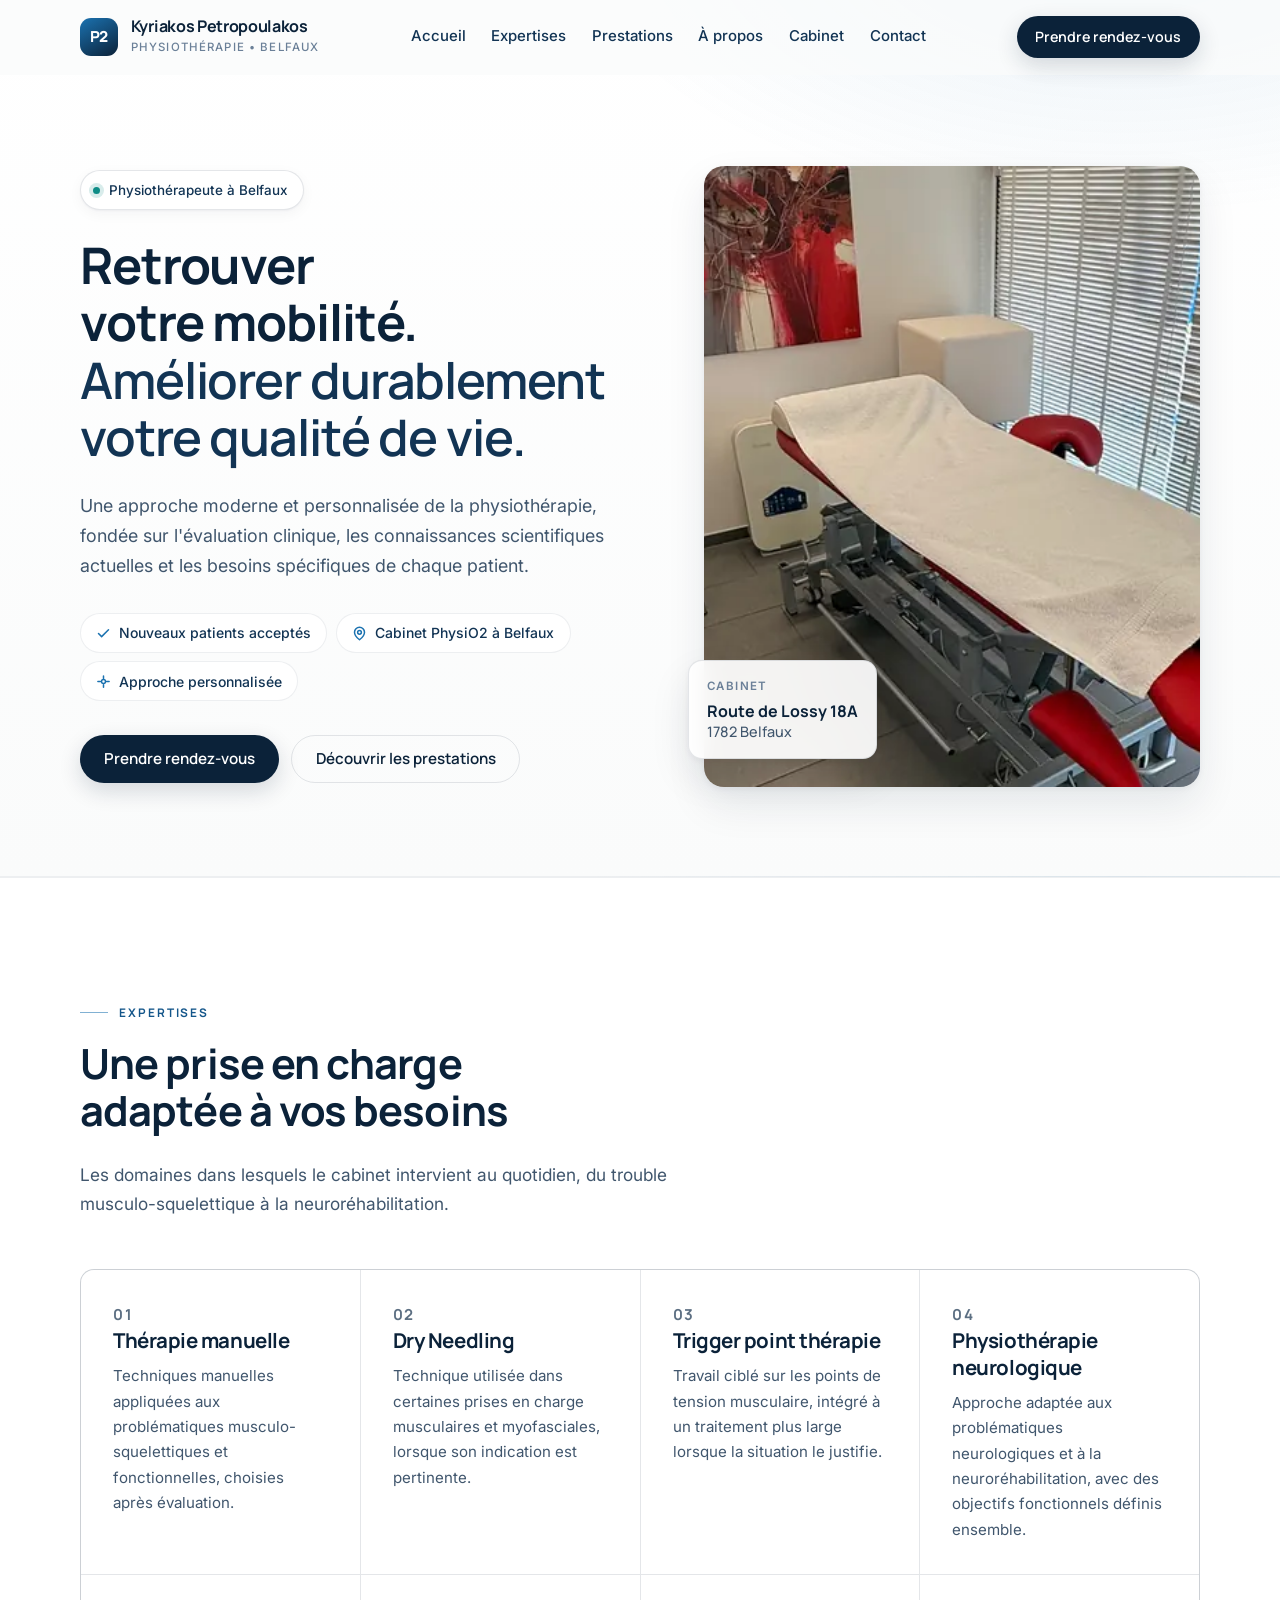
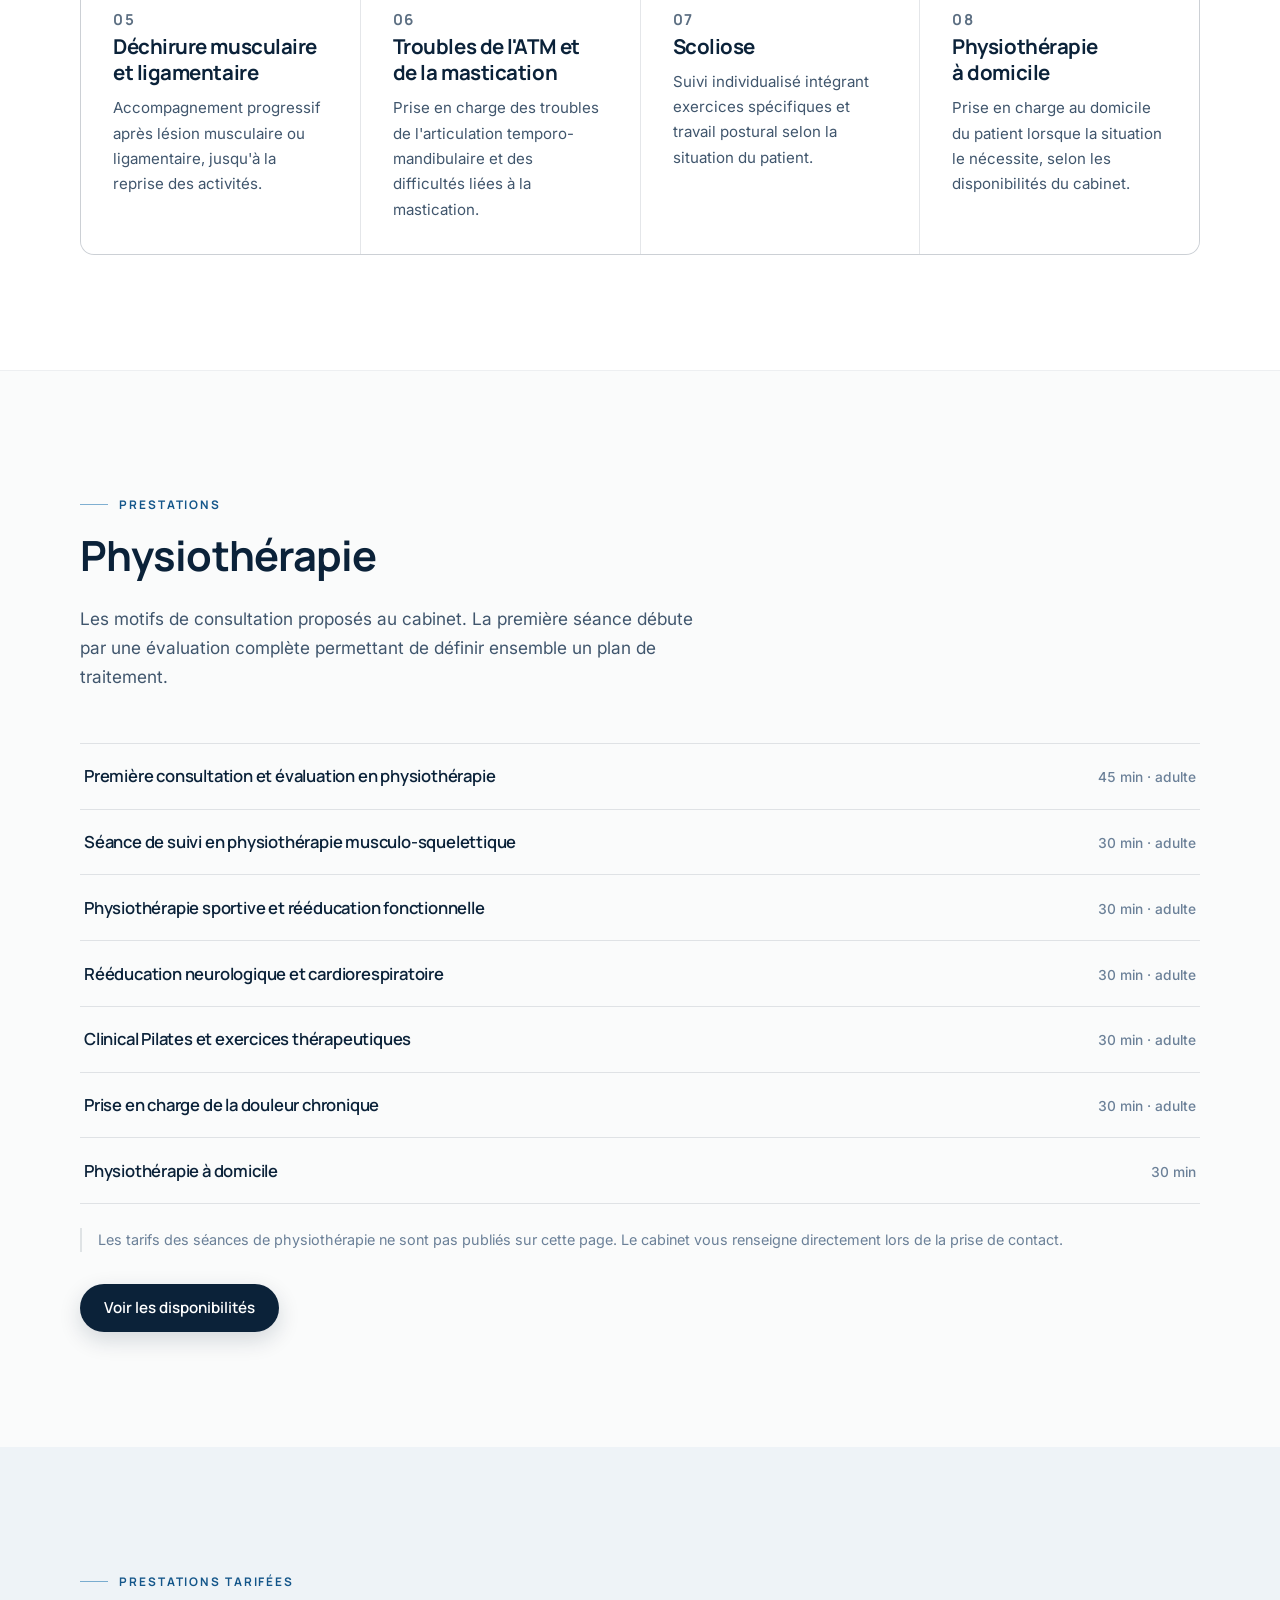
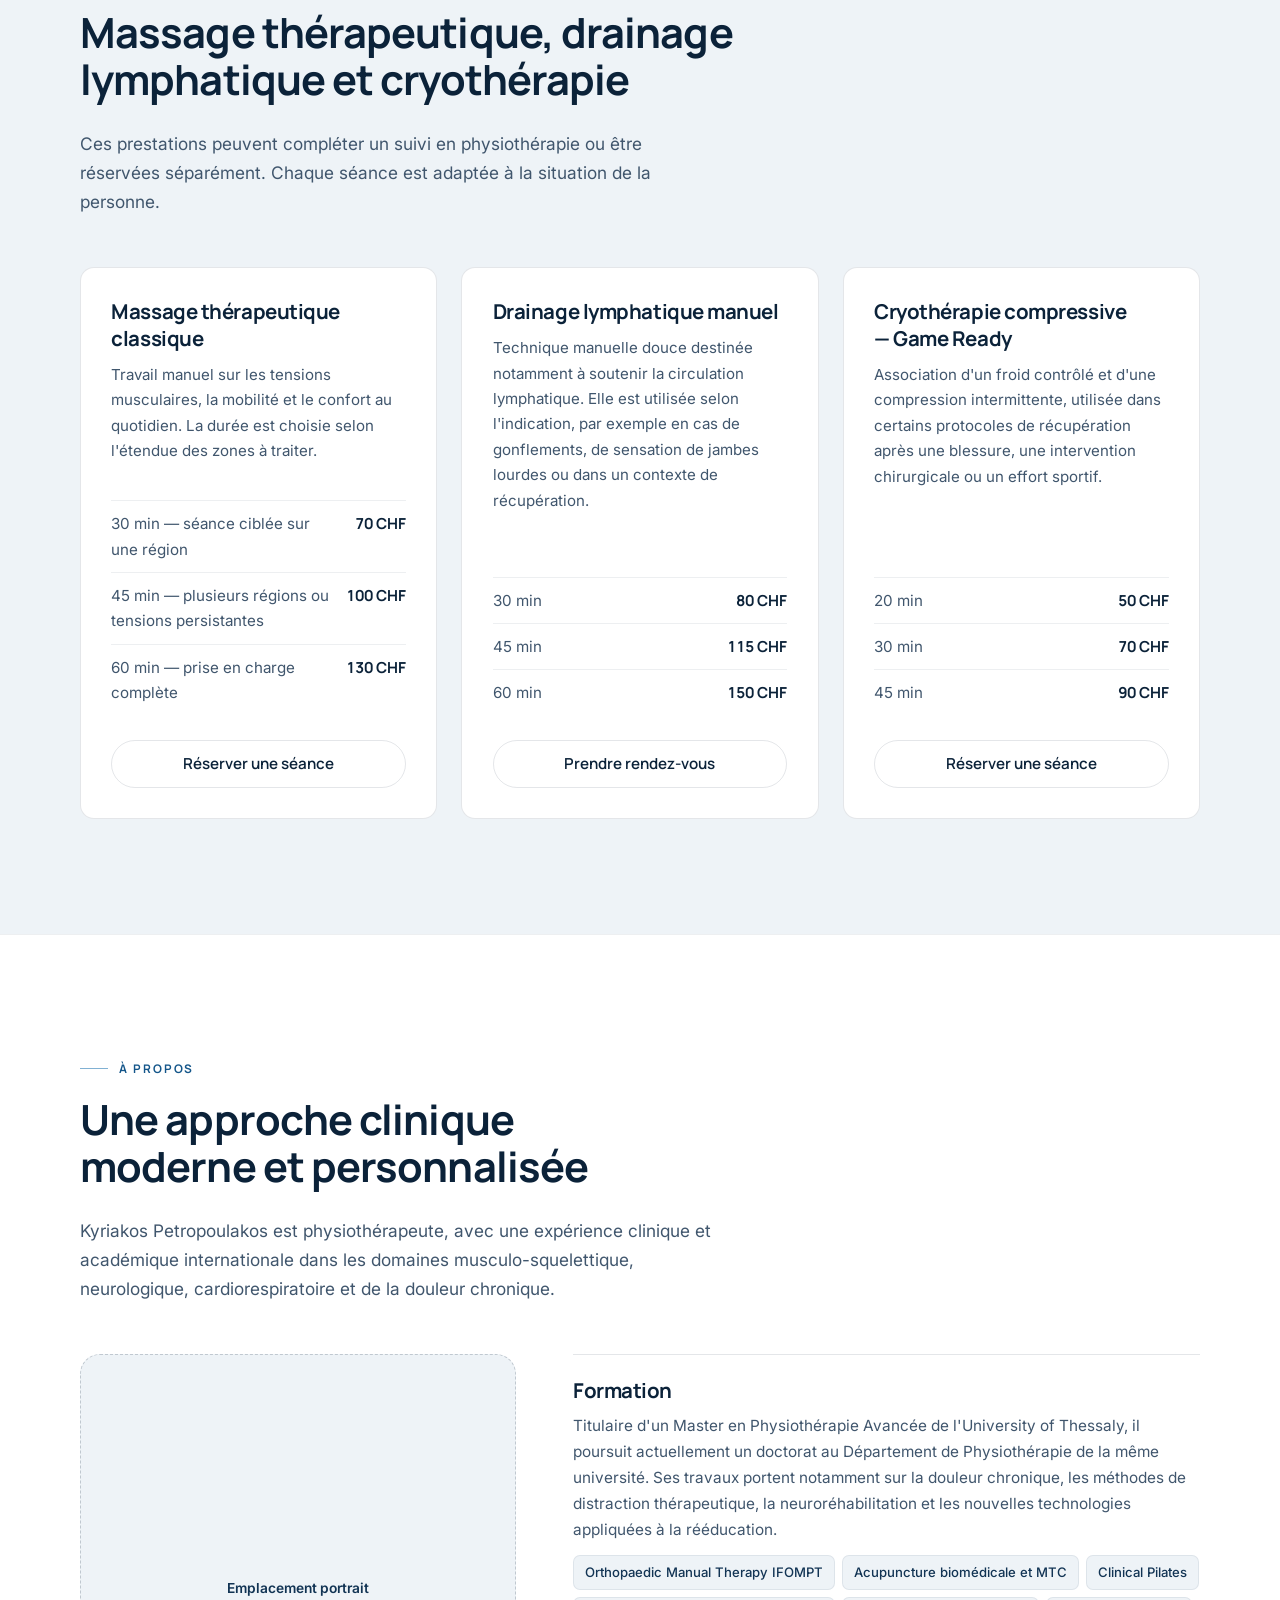
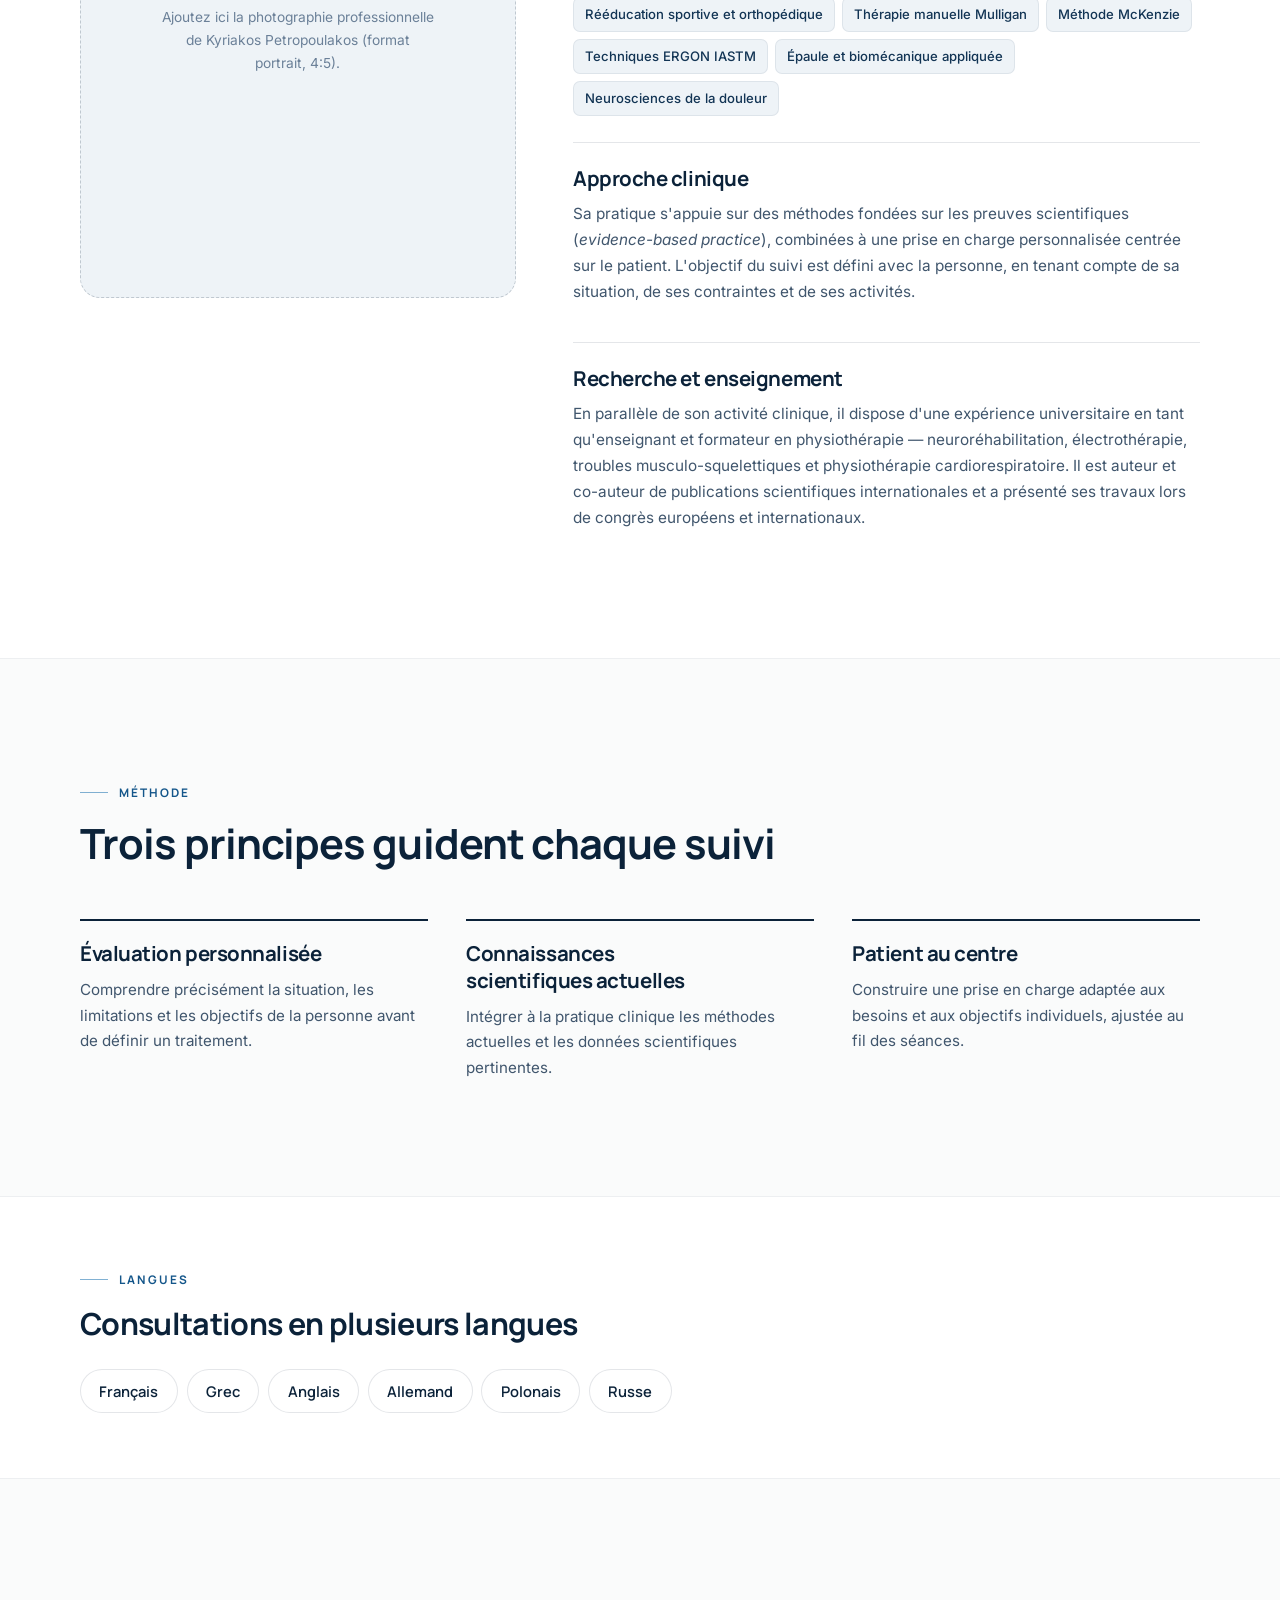
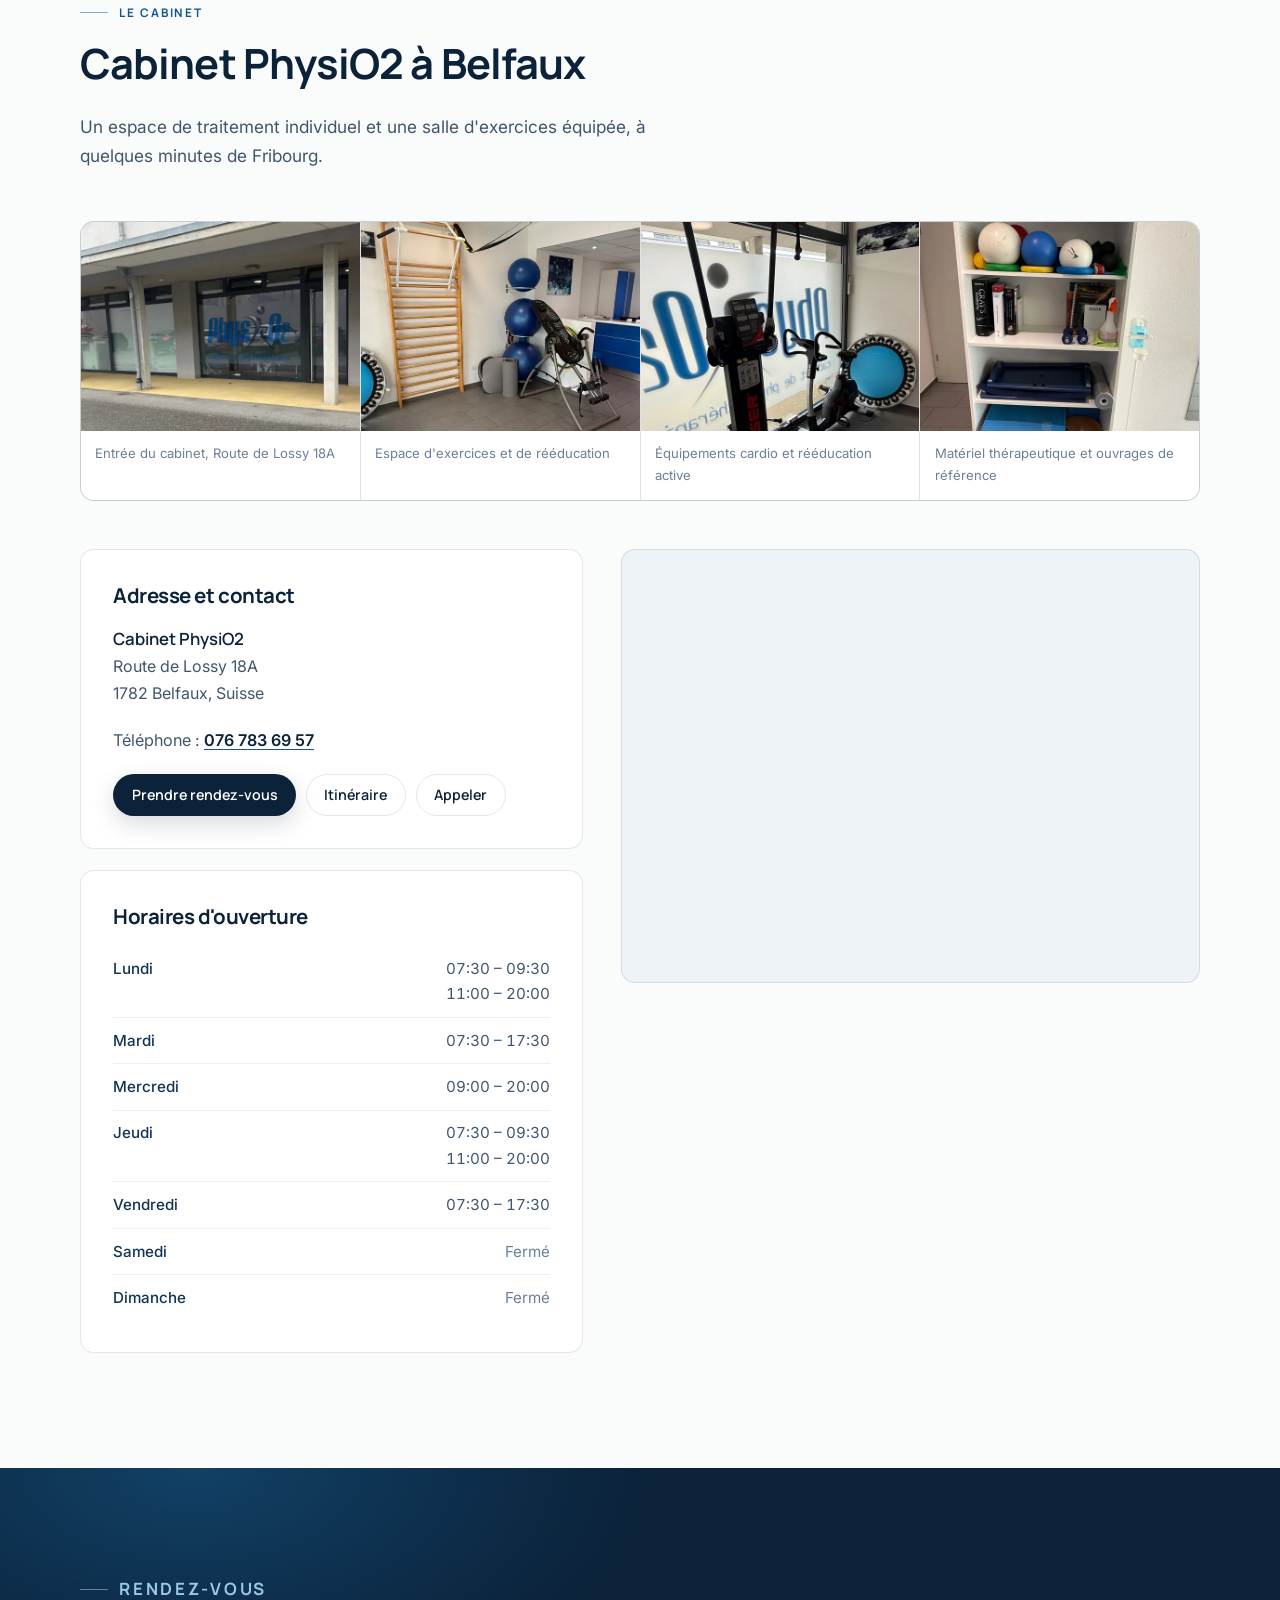
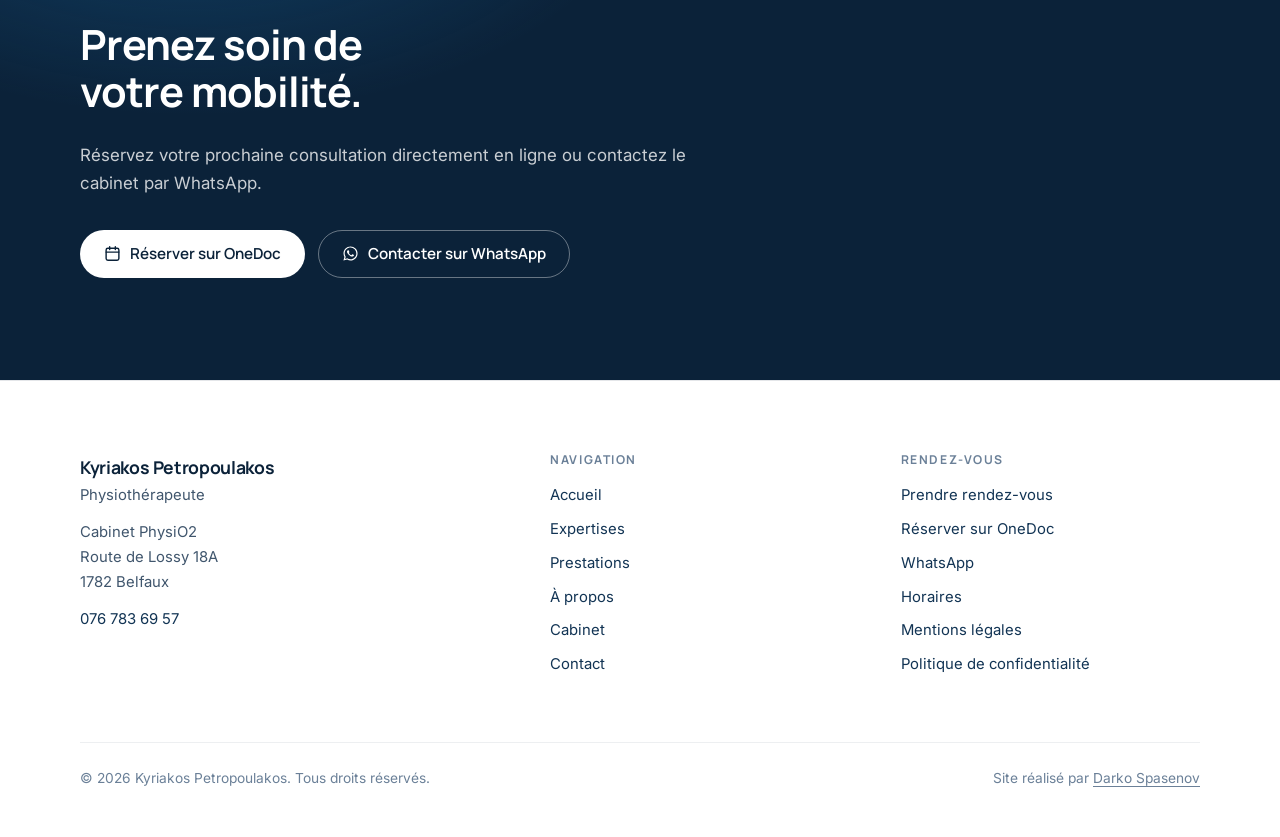
==== index.html @ 470607bb "Add files via upload" ====
<!DOCTYPE html>
<html lang="fr">
<head>
<meta charset="utf-8">
<meta name="viewport" content="width=device-width, initial-scale=1">

<title>Physiothérapeute à Belfaux | Kyriakos Petropoulakos — Cabinet PhysiO2</title>
<meta name="description" content="Kyriakos Petropoulakos, physiothérapeute au Cabinet PhysiO2 à Belfaux (Fribourg) : thérapie manuelle, dry needling, physiothérapie neurologique et sportive, drainage lymphatique. Nouveaux patients acceptés — rendez-vous en ligne.">
<link rel="canonical" href="https://VOTRE-DOMAINE.ch/">
<meta name="robots" content="index, follow, max-image-preview:large">
<meta name="theme-color" content="#0B2239">
<script>document.documentElement.classList.add('js');</script>

<!-- Open Graph / Twitter -->
<meta property="og:type" content="website">
<meta property="og:locale" content="fr_CH">
<meta property="og:site_name" content="Cabinet PhysiO2 — Kyriakos Petropoulakos">
<meta property="og:title" content="Physiothérapeute à Belfaux | Kyriakos Petropoulakos — Cabinet PhysiO2">
<meta property="og:description" content="Physiothérapie, thérapie manuelle, drainage lymphatique et cryothérapie compressive au Cabinet PhysiO2, Route de Lossy 18A, 1782 Belfaux.">
<meta property="og:url" content="https://VOTRE-DOMAINE.ch/">
<meta property="og:image" content="https://VOTRE-DOMAINE.ch/assets/img/cabinet-salle-traitement-1400.webp">
<meta property="og:image:alt" content="Salle de traitement du Cabinet PhysiO2 à Belfaux">
<meta name="twitter:card" content="summary_large_image">

<!-- Favicon -->
<link rel="icon" href="favicon.svg" type="image/svg+xml">
<link rel="apple-touch-icon" href="apple-touch-icon.png">
<link rel="manifest" href="site.webmanifest">

<!-- Polices -->
<link rel="preconnect" href="https://fonts.googleapis.com">
<link rel="preconnect" href="https://fonts.gstatic.com" crossorigin>
<link rel="preload" as="style" href="https://fonts.googleapis.com/css2?family=Inter:wght@400;500;600&family=Manrope:wght@600;700;800&display=swap">
<link rel="stylesheet" href="https://fonts.googleapis.com/css2?family=Inter:wght@400;500;600&family=Manrope:wght@600;700;800&display=swap" media="print" onload="this.media='all'">
<noscript><link rel="stylesheet" href="https://fonts.googleapis.com/css2?family=Inter:wght@400;500;600&family=Manrope:wght@600;700;800&display=swap"></noscript>

<link rel="stylesheet" href="assets/css/styles.css">
<link rel="preload" as="image" href="assets/img/cabinet-salle-traitement-800.webp" imagesrcset="assets/img/cabinet-salle-traitement-800.webp 800w, assets/img/cabinet-salle-traitement-1400.webp 1400w" imagesizes="(max-width: 1040px) 90vw, 45vw">

<!-- Données structurées -->
<script type="application/ld+json">
{
  "@context": "https://schema.org",
  "@graph": [
    {
      "@type": ["MedicalBusiness", "Physiotherapy"],
      "@id": "https://VOTRE-DOMAINE.ch/#cabinet",
      "name": "Cabinet PhysiO2",
      "description": "Cabinet de physiothérapie à Belfaux (canton de Fribourg) : physiothérapie, thérapie manuelle, dry needling, physiothérapie neurologique et sportive, drainage lymphatique manuel, massage thérapeutique et cryothérapie compressive.",
      "url": "https://VOTRE-DOMAINE.ch/",
      "telephone": "+41767836957",
      "image": "https://VOTRE-DOMAINE.ch/assets/img/cabinet-facade-800.webp",
      "address": {
        "@type": "PostalAddress",
        "streetAddress": "Route de Lossy 18A",
        "postalCode": "1782",
        "addressLocality": "Belfaux",
        "addressRegion": "FR",
        "addressCountry": "CH"
      },
      "medicalSpecialty": "Physiotherapy",
      "availableLanguage": ["fr", "el", "en", "de", "pl", "ru"],
      "openingHoursSpecification": [
        { "@type": "OpeningHoursSpecification", "dayOfWeek": "Monday", "opens": "07:30", "closes": "09:30" },
        { "@type": "OpeningHoursSpecification", "dayOfWeek": "Monday", "opens": "11:00", "closes": "20:00" },
        { "@type": "OpeningHoursSpecification", "dayOfWeek": "Tuesday", "opens": "07:30", "closes": "17:30" },
        { "@type": "OpeningHoursSpecification", "dayOfWeek": "Wednesday", "opens": "09:00", "closes": "20:00" },
        { "@type": "OpeningHoursSpecification", "dayOfWeek": "Thursday", "opens": "07:30", "closes": "09:30" },
        { "@type": "OpeningHoursSpecification", "dayOfWeek": "Thursday", "opens": "11:00", "closes": "20:00" },
        { "@type": "OpeningHoursSpecification", "dayOfWeek": "Friday", "opens": "07:30", "closes": "17:30" }
      ],
      "employee": { "@id": "https://VOTRE-DOMAINE.ch/#kyriakos" },
      "hasOfferCatalog": {
        "@type": "OfferCatalog",
        "name": "Prestations tarifées",
        "itemListElement": [
          { "@type": "Offer", "name": "Massage thérapeutique classique — 30 min", "price": "70", "priceCurrency": "CHF" },
          { "@type": "Offer", "name": "Massage thérapeutique classique — 45 min", "price": "100", "priceCurrency": "CHF" },
          { "@type": "Offer", "name": "Massage thérapeutique classique — 60 min", "price": "130", "priceCurrency": "CHF" },
          { "@type": "Offer", "name": "Drainage lymphatique manuel — 30 min", "price": "80", "priceCurrency": "CHF" },
          { "@type": "Offer", "name": "Drainage lymphatique manuel — 45 min", "price": "115", "priceCurrency": "CHF" },
          { "@type": "Offer", "name": "Drainage lymphatique manuel — 60 min", "price": "150", "priceCurrency": "CHF" },
          { "@type": "Offer", "name": "Cryothérapie compressive Game Ready — 20 min", "price": "50", "priceCurrency": "CHF" },
          { "@type": "Offer", "name": "Cryothérapie compressive Game Ready — 30 min", "price": "70", "priceCurrency": "CHF" },
          { "@type": "Offer", "name": "Cryothérapie compressive Game Ready — 45 min", "price": "90", "priceCurrency": "CHF" }
        ]
      }
    },
    {
      "@type": "Person",
      "@id": "https://VOTRE-DOMAINE.ch/#kyriakos",
      "name": "Kyriakos Petropoulakos",
      "jobTitle": "Physiothérapeute",
      "telephone": "+41767836957",
      "worksFor": { "@id": "https://VOTRE-DOMAINE.ch/#cabinet" },
      "knowsLanguage": ["Français", "Grec", "Anglais", "Allemand", "Polonais", "Russe"],
      "alumniOf": { "@type": "CollegeOrUniversity", "name": "University of Thessaly" }
    }
  ]
}
</script>
</head>

<body>
<a class="skip-link" href="#main">Aller au contenu principal</a>

<!-- ===================== HEADER ===================== -->
<header class="site-header">
  <div class="wrap header-inner">
    <a class="brand" href="index.html" aria-label="Cabinet PhysiO2 — accueil">
      <span class="brand-mark" aria-hidden="true">P2</span>
      <span>
        <span class="brand-name">Kyriakos Petropoulakos</span>
        <span class="brand-sub">Physiothérapie • Belfaux</span>
      </span>
    </a>

    <nav class="nav" id="main-nav" aria-label="Navigation principale">
      <a href="#accueil">Accueil</a>
      <a href="#expertises">Expertises</a>
      <a href="#prestations">Prestations</a>
      <a href="#a-propos">À propos</a>
      <a href="#cabinet">Cabinet</a>
      <a href="#contact">Contact</a>
      <button type="button" class="btn btn--primary" data-rdv>Prendre rendez-vous</button>
    </nav>

    <div class="header-actions">
      <button type="button" class="btn btn--primary btn--sm" data-rdv>Prendre rendez-vous</button>
      <button type="button" class="nav-toggle" aria-expanded="false" aria-controls="main-nav" aria-label="Ouvrir le menu">
        <span></span>
      </button>
    </div>
  </div>
</header>

<main id="main">

  <!-- ===================== HERO ===================== -->
  <section class="hero" id="accueil">
    <div class="wrap hero-grid">
      <div>
        <p class="badge"><span class="dot" aria-hidden="true"></span> Physiothérapeute à Belfaux</p>

        <h1>Retrouver votre mobilité.<span class="thin">Améliorer durablement votre qualité de vie.</span></h1>

        <p class="hero-sub">Une approche moderne et personnalisée de la physiothérapie, fondée sur l'évaluation clinique, les connaissances scientifiques actuelles et les besoins spécifiques de chaque patient.</p>

        <ul class="trust">
          <li>
            <svg width="15" height="15" viewBox="0 0 24 24" fill="none" stroke="currentColor" stroke-width="2.4" stroke-linecap="round" stroke-linejoin="round" aria-hidden="true"><path d="M20 6 9 17l-5-5"/></svg>
            Nouveaux patients acceptés
          </li>
          <li>
            <svg width="15" height="15" viewBox="0 0 24 24" fill="none" stroke="currentColor" stroke-width="2.4" stroke-linecap="round" stroke-linejoin="round" aria-hidden="true"><path d="M20 10c0 6-8 12-8 12s-8-6-8-12a8 8 0 0 1 16 0Z"/><circle cx="12" cy="10" r="3"/></svg>
            Cabinet PhysiO2 à Belfaux
          </li>
          <li>
            <svg width="15" height="15" viewBox="0 0 24 24" fill="none" stroke="currentColor" stroke-width="2.4" stroke-linecap="round" stroke-linejoin="round" aria-hidden="true"><path d="M12 3v4M12 17v4M3 12h4M17 12h4"/><circle cx="12" cy="12" r="3.2"/></svg>
            Approche personnalisée
          </li>
        </ul>

        <div class="hero-cta">
          <button type="button" class="btn btn--primary" data-rdv>Prendre rendez-vous</button>
          <a class="btn btn--ghost" href="#prestations">Découvrir les prestations</a>
        </div>
      </div>

      <div class="hero-media">
        <!-- Photo réelle du cabinet. Remplaçable : /assets/img/cabinet-salle-traitement-*.webp -->
        <img src="assets/img/cabinet-salle-traitement-800.webp"
             srcset="assets/img/cabinet-salle-traitement-800.webp 800w, assets/img/cabinet-salle-traitement-1400.webp 1400w"
             sizes="(max-width: 1040px) 90vw, 45vw"
             width="1400" height="788" fetchpriority="high" decoding="async"
             alt="Salle de traitement du Cabinet PhysiO2 à Belfaux, avec table de physiothérapie réglable">
        <div class="hero-card">
          <p class="k">Cabinet</p>
          <p class="v">Route de Lossy 18A <span>1782 Belfaux</span></p>
        </div>
      </div>
    </div>
  </section>

  <!-- ===================== EXPERTISES ===================== -->
  <section class="section section--tint" id="expertises">
    <div class="wrap">
      <div class="section-head reveal">
        <p class="eyebrow">Expertises</p>
        <h2>Une prise en charge adaptée à vos besoins</h2>
        <p class="lead">Les domaines dans lesquels le cabinet intervient au quotidien, du trouble musculo-squelettique à la neuroréhabilitation.</p>
      </div>

      <div class="cards reveal">
        <article class="card">
          <p class="card-num">01</p>
          <h3>Thérapie manuelle</h3>
          <p>Techniques manuelles appliquées aux problématiques musculo-squelettiques et fonctionnelles, choisies après évaluation.</p>
        </article>
        <article class="card">
          <p class="card-num">02</p>
          <h3>Dry Needling</h3>
          <p>Technique utilisée dans certaines prises en charge musculaires et myofasciales, lorsque son indication est pertinente.</p>
        </article>
        <article class="card">
          <p class="card-num">03</p>
          <h3>Trigger point thérapie</h3>
          <p>Travail ciblé sur les points de tension musculaire, intégré à un traitement plus large lorsque la situation le justifie.</p>
        </article>
        <article class="card">
          <p class="card-num">04</p>
          <h3>Physiothérapie neurologique</h3>
          <p>Approche adaptée aux problématiques neurologiques et à la neuroréhabilitation, avec des objectifs fonctionnels définis ensemble.</p>
        </article>
        <article class="card">
          <p class="card-num">05</p>
          <h3>Déchirure musculaire et ligamentaire</h3>
          <p>Accompagnement progressif après lésion musculaire ou ligamentaire, jusqu'à la reprise des activités.</p>
        </article>
        <article class="card">
          <p class="card-num">06</p>
          <h3>Troubles de l'ATM et de la mastication</h3>
          <p>Prise en charge des troubles de l'articulation temporo-mandibulaire et des difficultés liées à la mastication.</p>
        </article>
        <article class="card">
          <p class="card-num">07</p>
          <h3>Scoliose</h3>
          <p>Suivi individualisé intégrant exercices spécifiques et travail postural selon la situation du patient.</p>
        </article>
        <article class="card">
          <p class="card-num">08</p>
          <h3>Physiothérapie à domicile</h3>
          <p>Prise en charge au domicile du patient lorsque la situation le nécessite, selon les disponibilités du cabinet.</p>
        </article>
      </div>
    </div>
  </section>

  <!-- ===================== PRESTATIONS ===================== -->
  <section class="section" id="prestations">
    <div class="wrap">
      <div class="section-head reveal">
        <p class="eyebrow">Prestations</p>
        <h2>Physiothérapie</h2>
        <p class="lead">Les motifs de consultation proposés au cabinet. La première séance débute par une évaluation complète permettant de définir ensemble un plan de traitement.</p>
      </div>

      <ul class="svc-list reveal">
        <li class="svc">
          <span class="svc-name">Première consultation et évaluation en physiothérapie</span>
          <span class="svc-meta">45 min · adulte</span>
        </li>
        <li class="svc">
          <span class="svc-name">Séance de suivi en physiothérapie musculo-squelettique</span>
          <span class="svc-meta">30 min · adulte</span>
        </li>
        <li class="svc">
          <span class="svc-name">Physiothérapie sportive et rééducation fonctionnelle</span>
          <span class="svc-meta">30 min · adulte</span>
        </li>
        <li class="svc">
          <span class="svc-name">Rééducation neurologique et cardiorespiratoire</span>
          <span class="svc-meta">30 min · adulte</span>
        </li>
        <li class="svc">
          <span class="svc-name">Clinical Pilates et exercices thérapeutiques</span>
          <span class="svc-meta">30 min · adulte</span>
        </li>
        <li class="svc">
          <span class="svc-name">Prise en charge de la douleur chronique</span>
          <span class="svc-meta">30 min · adulte</span>
        </li>
        <li class="svc">
          <span class="svc-name">Physiothérapie à domicile</span>
          <span class="svc-meta">30 min</span>
        </li>
      </ul>

      <p class="note reveal">Les tarifs des séances de physiothérapie ne sont pas publiés sur cette page. Le cabinet vous renseigne directement lors de la prise de contact.</p>

      <p style="margin-top:2rem" class="reveal">
        <button type="button" class="btn btn--primary" data-rdv>Voir les disponibilités</button>
      </p>
    </div>
  </section>

  <!-- ===================== TARIFS ===================== -->
  <section class="section section--mist" id="tarifs">
    <div class="wrap">
      <div class="section-head section-head--wide reveal">
        <p class="eyebrow">Prestations tarifées</p>
        <h2>Massage thérapeutique, drainage lymphatique et cryothérapie</h2>
        <p class="lead">Ces prestations peuvent compléter un suivi en physiothérapie ou être réservées séparément. Chaque séance est adaptée à la situation de la personne.</p>
      </div>

      <div class="price-grid reveal">

        <article class="price-card">
          <h3>Massage thérapeutique classique</h3>
          <p>Travail manuel sur les tensions musculaires, la mobilité et le confort au quotidien. La durée est choisie selon l'étendue des zones à traiter.</p>
          <div class="price-rows">
            <div class="price-row"><span>30 min — séance ciblée sur une région</span><span class="amount">70 CHF</span></div>
            <div class="price-row"><span>45 min — plusieurs régions ou tensions persistantes</span><span class="amount">100 CHF</span></div>
            <div class="price-row"><span>60 min — prise en charge complète</span><span class="amount">130 CHF</span></div>
          </div>
          <button type="button" class="btn btn--ghost" data-rdv>Réserver une séance</button>
        </article>

        <article class="price-card">
          <h3>Drainage lymphatique manuel</h3>
          <p>Technique manuelle douce destinée notamment à soutenir la circulation lymphatique. Elle est utilisée selon l'indication, par exemple en cas de gonflements, de sensation de jambes lourdes ou dans un contexte de récupération.</p>
          <div class="price-rows">
            <div class="price-row"><span>30 min</span><span class="amount">80 CHF</span></div>
            <div class="price-row"><span>45 min</span><span class="amount">115 CHF</span></div>
            <div class="price-row"><span>60 min</span><span class="amount">150 CHF</span></div>
          </div>
          <button type="button" class="btn btn--ghost" data-rdv>Prendre rendez-vous</button>
        </article>

        <article class="price-card">
          <h3>Cryothérapie compressive — Game Ready</h3>
          <p>Association d'un froid contrôlé et d'une compression intermittente, utilisée dans certains protocoles de récupération après une blessure, une intervention chirurgicale ou un effort sportif.</p>
          <div class="price-rows">
            <div class="price-row"><span>20 min</span><span class="amount">50 CHF</span></div>
            <div class="price-row"><span>30 min</span><span class="amount">70 CHF</span></div>
            <div class="price-row"><span>45 min</span><span class="amount">90 CHF</span></div>
          </div>
          <button type="button" class="btn btn--ghost" data-rdv>Réserver une séance</button>
        </article>

      </div>
    </div>
  </section>

  <!-- ===================== À PROPOS ===================== -->
  <section class="section section--tint" id="a-propos">
    <div class="wrap">
      <div class="section-head reveal">
        <p class="eyebrow">À propos</p>
        <h2>Une approche clinique moderne et personnalisée</h2>
        <p class="lead">Kyriakos Petropoulakos est physiothérapeute, avec une expérience clinique et académique internationale dans les domaines musculo-squelettique, neurologique, cardiorespiratoire et de la douleur chronique.</p>
      </div>

      <div class="about-grid">
        <!-- Emplacement portrait : remplacer le contenu de .portrait-slot par
             <img src="assets/img/portrait-kyriakos.webp" width="900" height="1125" alt="Kyriakos Petropoulakos, physiothérapeute au Cabinet PhysiO2 à Belfaux"> -->
        <div class="portrait-slot reveal">
          <p class="ph-text">
            <strong>Emplacement portrait</strong>
            Ajoutez ici la photographie professionnelle de Kyriakos Petropoulakos (format portrait, 4:5).
          </p>
        </div>

        <div class="about-blocks">
          <div class="about-block reveal">
            <h3>Formation</h3>
            <p>Titulaire d'un Master en Physiothérapie Avancée de l'University of Thessaly, il poursuit actuellement un doctorat au Département de Physiothérapie de la même université. Ses travaux portent notamment sur la douleur chronique, les méthodes de distraction thérapeutique, la neuroréhabilitation et les nouvelles technologies appliquées à la rééducation.</p>
            <ul class="tags">
              <li class="tag">Orthopaedic Manual Therapy IFOMPT</li>
              <li class="tag">Acupuncture biomédicale et MTC</li>
              <li class="tag">Clinical Pilates</li>
              <li class="tag">Rééducation sportive et orthopédique</li>
              <li class="tag">Thérapie manuelle Mulligan</li>
              <li class="tag">Méthode McKenzie</li>
              <li class="tag">Techniques ERGON IASTM</li>
              <li class="tag">Épaule et biomécanique appliquée</li>
              <li class="tag">Neurosciences de la douleur</li>
            </ul>
          </div>

          <div class="about-block reveal">
            <h3>Approche clinique</h3>
            <p>Sa pratique s'appuie sur des méthodes fondées sur les preuves scientifiques (<em>evidence-based practice</em>), combinées à une prise en charge personnalisée centrée sur le patient. L'objectif du suivi est défini avec la personne, en tenant compte de sa situation, de ses contraintes et de ses activités.</p>
          </div>

          <div class="about-block reveal">
            <h3>Recherche et enseignement</h3>
            <p>En parallèle de son activité clinique, il dispose d'une expérience universitaire en tant qu'enseignant et formateur en physiothérapie — neuroréhabilitation, électrothérapie, troubles musculo-squelettiques et physiothérapie cardiorespiratoire. Il est auteur et co-auteur de publications scientifiques internationales et a présenté ses travaux lors de congrès européens et internationaux.</p>
          </div>
        </div>
      </div>
    </div>
  </section>

  <!-- ===================== APPROCHE ===================== -->
  <section class="section">
    <div class="wrap">
      <div class="section-head reveal">
        <p class="eyebrow">Méthode</p>
        <h2>Trois principes guident chaque suivi</h2>
      </div>

      <div class="pillars reveal">
        <div class="pillar">
          <h3>Évaluation personnalisée</h3>
          <p>Comprendre précisément la situation, les limitations et les objectifs de la personne avant de définir un traitement.</p>
        </div>
        <div class="pillar">
          <h3>Connaissances scientifiques actuelles</h3>
          <p>Intégrer à la pratique clinique les méthodes actuelles et les données scientifiques pertinentes.</p>
        </div>
        <div class="pillar">
          <h3>Patient au centre</h3>
          <p>Construire une prise en charge adaptée aux besoins et aux objectifs individuels, ajustée au fil des séances.</p>
        </div>
      </div>
    </div>
  </section>

  <!-- ===================== LANGUES ===================== -->
  <section class="section section--tint" style="padding-block: clamp(3rem, 5vw, 4rem)">
    <div class="wrap">
      <div class="section-head reveal" style="margin-bottom: 1.75rem">
        <p class="eyebrow">Langues</p>
        <h2 style="font-size: clamp(1.4rem, 2.6vw, 1.9rem)">Consultations en plusieurs langues</h2>
      </div>
      <ul class="langs reveal">
        <li>Français</li>
        <li>Grec</li>
        <li>Anglais</li>
        <li>Allemand</li>
        <li>Polonais</li>
        <li>Russe</li>
      </ul>
    </div>
  </section>

  <!-- ===================== CABINET ===================== -->
  <section class="section" id="cabinet">
    <div class="wrap">
      <div class="section-head reveal">
        <p class="eyebrow">Le cabinet</p>
        <h2>Cabinet PhysiO2 à Belfaux</h2>
        <p class="lead">Un espace de traitement individuel et une salle d'exercices équipée, à quelques minutes de Fribourg.</p>
      </div>

      <div class="gallery reveal">
        <figure>
          <img src="assets/img/cabinet-facade-800.webp" width="800" height="450" loading="lazy" decoding="async"
               alt="Façade du Cabinet PhysiO2, Route de Lossy 18A à Belfaux">
          <figcaption>Entrée du cabinet, Route de Lossy 18A</figcaption>
        </figure>
        <figure>
          <img src="assets/img/cabinet-espace-exercices-800.webp"
               srcset="assets/img/cabinet-espace-exercices-800.webp 800w, assets/img/cabinet-espace-exercices-1400.webp 1400w"
               sizes="(max-width: 860px) 90vw, 25vw"
               width="800" height="450" loading="lazy" decoding="async"
               alt="Espace d'exercices du cabinet avec espalier, ballons de gymnastique et sangles de suspension">
          <figcaption>Espace d'exercices et de rééducation</figcaption>
        </figure>
        <figure>
          <img src="assets/img/cabinet-espace-cardio-800.webp"
               srcset="assets/img/cabinet-espace-cardio-800.webp 800w, assets/img/cabinet-espace-cardio-1400.webp 1400w"
               sizes="(max-width: 860px) 90vw, 25vw"
               width="800" height="450" loading="lazy" decoding="async"
               alt="Vélo d'appartement, appareil de résistance et trampoline de rééducation devant la vitrine du cabinet">
          <figcaption>Équipements cardio et rééducation active</figcaption>
        </figure>
        <figure>
          <img src="assets/img/cabinet-materiel-800.webp"
               srcset="assets/img/cabinet-materiel-800.webp 800w, assets/img/cabinet-materiel-1400.webp 1400w"
               sizes="(max-width: 860px) 90vw, 25vw"
               width="800" height="450" loading="lazy" decoding="async"
               alt="Étagère du cabinet avec ballons, haltères, tapis et ouvrages d'anatomie">
          <figcaption>Matériel thérapeutique et ouvrages de référence</figcaption>
        </figure>
      </div>

      <div class="cabinet-grid" style="margin-top: clamp(2rem, 4vw, 3rem)">
        <div>
          <div class="info-card reveal">
            <h3>Adresse et contact</h3>
            <address class="addr">
              <strong>Cabinet PhysiO2</strong>
              Route de Lossy 18A<br>
              1782 Belfaux, Suisse
            </address>
            <p style="margin-bottom:1.25rem">
              Téléphone : <a href="tel:+41767836957"><strong>076 783 69 57</strong></a>
            </p>
            <div class="contact-links">
              <button type="button" class="btn btn--primary btn--sm" data-rdv>Prendre rendez-vous</button>
              <a class="btn btn--ghost btn--sm" href="https://www.google.com/maps/dir/?api=1&amp;destination=Route+de+Lossy+18A%2C+1782+Belfaux%2C+Suisse" target="_blank" rel="noopener">Itinéraire</a>
              <a class="btn btn--ghost btn--sm" href="tel:+41767836957">Appeler</a>
            </div>
          </div>

          <div class="info-card reveal" id="horaires">
            <h3>Horaires d'ouverture</h3>
            <table class="hours">
              <caption class="sr-only">Horaires d'ouverture du Cabinet PhysiO2</caption>
              <tbody>
                <tr><th scope="row">Lundi</th><td><span>07:30 – 09:30</span><span>11:00 – 20:00</span></td></tr>
                <tr><th scope="row">Mardi</th><td>07:30 – 17:30</td></tr>
                <tr><th scope="row">Mercredi</th><td>09:00 – 20:00</td></tr>
                <tr><th scope="row">Jeudi</th><td><span>07:30 – 09:30</span><span>11:00 – 20:00</span></td></tr>
                <tr><th scope="row">Vendredi</th><td>07:30 – 17:30</td></tr>
                <tr><th scope="row">Samedi</th><td class="closed">Fermé</td></tr>
                <tr><th scope="row">Dimanche</th><td class="closed">Fermé</td></tr>
              </tbody>
            </table>
          </div>
        </div>

        <div class="map-frame reveal" data-map>
          <iframe
            data-src="https://www.google.com/maps?q=Route%20de%20Lossy%2018A%2C%201782%20Belfaux%2C%20Suisse&amp;hl=fr&amp;z=16&amp;output=embed"
            title="Carte : Cabinet PhysiO2, Route de Lossy 18A, 1782 Belfaux"
            loading="lazy" referrerpolicy="no-referrer-when-downgrade"></iframe>
        </div>
      </div>
    </div>
  </section>

  <!-- ===================== CTA FINALE ===================== -->
  <section class="cta-band" id="contact">
    <div class="wrap">
      <p class="eyebrow">Rendez-vous</p>
      <h2>Prenez soin de votre mobilité.</h2>
      <p>Réservez votre prochaine consultation directement en ligne ou contactez le cabinet par WhatsApp.</p>
      <div class="cta-actions">
        <a class="btn btn--light" href="https://www.onedoc.ch/fr/physiotherapeute/belfaux/pc3uq/kyriakos-petropoulakos" target="_blank" rel="noopener">
          <svg width="17" height="17" viewBox="0 0 24 24" fill="none" stroke="currentColor" stroke-width="2" stroke-linecap="round" stroke-linejoin="round" aria-hidden="true"><rect x="3" y="4.5" width="18" height="17" rx="2.5"/><path d="M3 10h18M8 2.5v4M16 2.5v4"/></svg>
          Réserver sur OneDoc
        </a>
        <a class="btn btn--outline-light" href="https://wa.me/41767836957?text=Bonjour%2C%20je%20souhaiterais%20prendre%20rendez-vous%20avec%20M.%20Petropoulakos.%20Pourriez-vous%20m%27indiquer%20les%20disponibilit%C3%A9s%20%3F%20Merci." target="_blank" rel="noopener">
          <svg width="17" height="17" viewBox="0 0 24 24" fill="currentColor" aria-hidden="true"><path d="M12.04 2C6.58 2 2.13 6.45 2.13 11.91c0 1.75.46 3.46 1.32 4.96L2 22l5.25-1.38a9.9 9.9 0 0 0 4.79 1.22h.01c5.46 0 9.9-4.45 9.9-9.91 0-2.65-1.03-5.14-2.9-7.01A9.82 9.82 0 0 0 12.04 2Zm0 18.15h-.01a8.2 8.2 0 0 1-4.19-1.15l-.3-.18-3.12.82.83-3.04-.2-.31a8.19 8.19 0 0 1-1.26-4.38c0-4.54 3.7-8.23 8.25-8.23a8.2 8.2 0 0 1 8.23 8.24c0 4.54-3.69 8.23-8.23 8.23Zm4.52-6.16c-.25-.13-1.47-.72-1.69-.8-.23-.09-.39-.13-.56.12-.16.25-.64.8-.79.97-.14.16-.29.19-.54.06-.25-.12-1.05-.38-1.99-1.23-.74-.65-1.23-1.46-1.38-1.71-.14-.25-.01-.38.11-.51.11-.11.25-.29.37-.44.13-.15.17-.25.25-.42.08-.16.04-.31-.02-.44-.06-.12-.56-1.35-.77-1.84-.2-.48-.4-.42-.55-.43h-.47c-.16 0-.42.06-.64.31-.22.25-.84.82-.84 2.01s.86 2.33.98 2.49c.12.16 1.69 2.58 4.09 3.62.57.25 1.02.39 1.37.5.57.18 1.1.16 1.51.1.46-.07 1.47-.6 1.68-1.18.21-.58.21-1.07.14-1.18-.06-.11-.22-.17-.47-.29Z"/></svg>
          Contacter sur WhatsApp
        </a>
      </div>
    </div>
  </section>

</main>

<!-- ===================== FOOTER ===================== -->
<footer class="site-footer">
  <div class="wrap">
    <div class="footer-grid">
      <div class="footer-brand">
        <span class="fb-name">Kyriakos Petropoulakos</span>
        <p>Physiothérapeute</p>
        <p>
          Cabinet PhysiO2<br>
          Route de Lossy 18A<br>
          1782 Belfaux
        </p>
        <p><a href="tel:+41767836957">076 783 69 57</a></p>
      </div>

      <div>
        <h4>Navigation</h4>
        <ul>
          <li><a href="#accueil">Accueil</a></li>
          <li><a href="#expertises">Expertises</a></li>
          <li><a href="#prestations">Prestations</a></li>
          <li><a href="#a-propos">À propos</a></li>
          <li><a href="#cabinet">Cabinet</a></li>
          <li><a href="#contact">Contact</a></li>
        </ul>
      </div>

      <div>
        <h4>Rendez-vous</h4>
        <ul>
          <li><a href="#" data-rdv>Prendre rendez-vous</a></li>
          <li><a href="https://www.onedoc.ch/fr/physiotherapeute/belfaux/pc3uq/kyriakos-petropoulakos" target="_blank" rel="noopener">Réserver sur OneDoc</a></li>
          <li><a href="https://wa.me/41767836957?text=Bonjour%2C%20je%20souhaiterais%20prendre%20rendez-vous%20avec%20M.%20Petropoulakos.%20Pourriez-vous%20m%27indiquer%20les%20disponibilit%C3%A9s%20%3F%20Merci." target="_blank" rel="noopener">WhatsApp</a></li>
          <li><a href="#horaires">Horaires</a></li>
          <li><a href="mentions-legales.html">Mentions légales</a></li>
          <li><a href="politique-confidentialite.html">Politique de confidentialité</a></li>
        </ul>
      </div>
    </div>

    <div class="footer-bottom">
      <p>© 2026 Kyriakos Petropoulakos. Tous droits réservés.</p>
      <p>Site réalisé par <a href="https://ds-digital.ch" target="_blank" rel="noopener">Darko Spasenov</a></p>
    </div>
  </div>
</footer>

<!-- ===================== MODALE RENDEZ-VOUS ===================== -->
<div class="modal" id="rdv-modal" role="dialog" aria-modal="true" aria-labelledby="rdv-title" aria-hidden="true">
  <div class="modal-panel">
    <button type="button" class="modal-close" data-close-modal aria-label="Fermer la fenêtre">
      <svg width="17" height="17" viewBox="0 0 24 24" fill="none" stroke="currentColor" stroke-width="2.2" stroke-linecap="round" aria-hidden="true"><path d="M18 6 6 18M6 6l12 12"/></svg>
    </button>

    <h2 id="rdv-title">Comment souhaitez-vous prendre rendez-vous&nbsp;?</h2>
    <p>Choisissez la méthode qui vous convient le mieux.</p>

    <div class="choice-grid">
      <div class="choice">
        <div class="choice-top">
          <span class="choice-icon" aria-hidden="true">
            <svg width="21" height="21" viewBox="0 0 24 24" fill="none" stroke="currentColor" stroke-width="1.9" stroke-linecap="round" stroke-linejoin="round"><rect x="3" y="4.5" width="18" height="17" rx="2.5"/><path d="M3 10h18M8 2.5v4M16 2.5v4"/></svg>
          </span>
          <span class="choice-title">OneDoc<small>Réservation en ligne — disponibilités en temps réel</small></span>
        </div>
        <p>Consultez les disponibilités et choisissez directement votre rendez-vous en ligne.</p>
        <a class="btn btn--primary" href="https://www.onedoc.ch/fr/physiotherapeute/belfaux/pc3uq/kyriakos-petropoulakos" target="_blank" rel="noopener">Continuer sur OneDoc</a>
      </div>

      <div class="choice choice--wa">
        <div class="choice-top">
          <span class="choice-icon" aria-hidden="true">
            <svg width="21" height="21" viewBox="0 0 24 24" fill="currentColor"><path d="M12.04 2C6.58 2 2.13 6.45 2.13 11.91c0 1.75.46 3.46 1.32 4.96L2 22l5.25-1.38a9.9 9.9 0 0 0 4.79 1.22h.01c5.46 0 9.9-4.45 9.9-9.91 0-2.65-1.03-5.14-2.9-7.01A9.82 9.82 0 0 0 12.04 2Zm0 18.15h-.01a8.2 8.2 0 0 1-4.19-1.15l-.3-.18-3.12.82.83-3.04-.2-.31a8.19 8.19 0 0 1-1.26-4.38c0-4.54 3.7-8.23 8.25-8.23a8.2 8.2 0 0 1 8.23 8.24c0 4.54-3.69 8.23-8.23 8.23Zm4.52-6.16c-.25-.13-1.47-.72-1.69-.8-.23-.09-.39-.13-.56.12-.16.25-.64.8-.79.97-.14.16-.29.19-.54.06-.25-.12-1.05-.38-1.99-1.23-.74-.65-1.23-1.46-1.38-1.71-.14-.25-.01-.38.11-.51.11-.11.25-.29.37-.44.13-.15.17-.25.25-.42.08-.16.04-.31-.02-.44-.06-.12-.56-1.35-.77-1.84-.2-.48-.4-.42-.55-.43h-.47c-.16 0-.42.06-.64.31-.22.25-.84.82-.84 2.01s.86 2.33.98 2.49c.12.16 1.69 2.58 4.09 3.62.57.25 1.02.39 1.37.5.57.18 1.1.16 1.51.1.46-.07 1.47-.6 1.68-1.18.21-.58.21-1.07.14-1.18-.06-.11-.22-.17-.47-.29Z"/></svg>
          </span>
          <span class="choice-title">WhatsApp<small>Contact direct avec le cabinet</small></span>
        </div>
        <p>Vous préférez nous écrire ? Contactez directement le cabinet sur WhatsApp.</p>
        <a class="btn" href="https://wa.me/41767836957?text=Bonjour%2C%20je%20souhaiterais%20prendre%20rendez-vous%20avec%20M.%20Petropoulakos.%20Pourriez-vous%20m%27indiquer%20les%20disponibilit%C3%A9s%20%3F%20Merci." target="_blank" rel="noopener">Ouvrir WhatsApp</a>
      </div>
    </div>

    <p class="modal-foot">Vous préférez le téléphone ? <a href="tel:+41767836957">076 783 69 57</a></p>
  </div>
</div>

<!-- ===================== BARRE MOBILE ===================== -->
<div class="mobile-bar">
  <a class="btn btn--icon" href="tel:+41767836957" aria-label="Appeler le cabinet au 076 783 69 57">
    <svg width="19" height="19" viewBox="0 0 24 24" fill="none" stroke="currentColor" stroke-width="1.9" stroke-linecap="round" stroke-linejoin="round" aria-hidden="true"><path d="M22 16.9v3a2 2 0 0 1-2.2 2 19.8 19.8 0 0 1-8.6-3.1 19.5 19.5 0 0 1-6-6A19.8 19.8 0 0 1 2.1 4.2 2 2 0 0 1 4.1 2h3a2 2 0 0 1 2 1.7c.1 1 .4 1.9.7 2.8a2 2 0 0 1-.5 2.1L8.1 9.8a16 16 0 0 0 6 6l1.2-1.2a2 2 0 0 1 2.1-.5c.9.3 1.8.6 2.8.7a2 2 0 0 1 1.8 2.1Z"/></svg>
  </a>
  <button type="button" class="btn btn--primary btn--block" data-rdv>Prendre rendez-vous</button>
</div>

<script src="assets/js/main.js" defer></script>
</body>
</html>
---- assets/css/styles.css ----
/* ==========================================================================
   Cabinet PhysiO2 — Kyriakos Petropoulakos, physiothérapeute à Belfaux
   Feuille de styles principale
   1. Tokens          5. Hero
   2. Base            6. Sections
   3. Layout          7. Composants
   4. Header / Nav    8. Modale, barre mobile, responsive
   ========================================================================== */

/* 1. TOKENS ---------------------------------------------------------------- */
:root {
  /* Couleurs */
  --ink:        #0B2239;   /* bleu profond — titres, fonds sombres */
  --ink-2:      #123454;
  --body:       #40566D;   /* texte courant */
  --muted:      #6B8098;
  --brand:      #1B72B0;   /* bleu du cabinet */
  --brand-dark: #14568A;
  --accent:     #0E8C86;   /* turquoise très sobre, usage rare */
  --paper:      #FAFBFB;   /* blanc cassé */
  --surface:    #FFFFFF;
  --mist:       #EEF3F7;   /* bleu médical très léger */
  --line:       rgba(11, 34, 57, .11);
  --line-soft:  rgba(11, 34, 57, .07);

  /* Typographie */
  --font-display: "Manrope", system-ui, -apple-system, "Segoe UI", sans-serif;
  --font-text: "Inter", system-ui, -apple-system, "Segoe UI", sans-serif;

  /* Rythme */
  --gutter: clamp(1.25rem, 5vw, 2.5rem);
  --maxw: 1200px;
  --section-y: clamp(4.5rem, 9vw, 7.5rem);

  /* Formes */
  --r-sm: 8px;
  --r-md: 14px;
  --r-lg: 20px;
  --shadow-sm: 0 1px 2px rgba(11, 34, 57, .04), 0 4px 14px rgba(11, 34, 57, .045);
  --shadow-md: 0 2px 6px rgba(11, 34, 57, .05), 0 18px 40px rgba(11, 34, 57, .09);

  --ease: cubic-bezier(.22, .61, .36, 1);
}

/* 2. BASE ------------------------------------------------------------------ */
*, *::before, *::after { box-sizing: border-box; }

html {
  -webkit-text-size-adjust: 100%;
  scroll-behavior: smooth;
  scroll-padding-top: 84px;
}

body {
  margin: 0;
  background: var(--paper);
  color: var(--body);
  font-family: var(--font-text);
  font-size: 1.0125rem;
  line-height: 1.68;
  font-weight: 400;
  -webkit-font-smoothing: antialiased;
  text-rendering: optimizeLegibility;
  overflow-wrap: break-word;
}

body.is-locked { overflow: hidden; }

h1, h2, h3, h4 {
  font-family: var(--font-display);
  color: var(--ink);
  font-weight: 700;
  line-height: 1.14;
  letter-spacing: -.022em;
  margin: 0 0 .6em;
  text-wrap: balance;
}

h1 { font-size: clamp(2.05rem, 4.4vw, 3.15rem); }
h2 { font-size: clamp(1.7rem, 3.6vw, 2.6rem); }
h3 { font-size: clamp(1.12rem, 1.6vw, 1.3rem); line-height: 1.3; }
h4 { font-size: 1rem; letter-spacing: -.01em; }

p { margin: 0 0 1.1em; }
p:last-child { margin-bottom: 0; }

a { color: var(--brand-dark); text-decoration-thickness: 1px; text-underline-offset: 3px; }
a:hover { color: var(--ink); }

img { max-width: 100%; height: auto; display: block; }

ul { margin: 0; padding: 0; list-style: none; }

strong { color: var(--ink); font-weight: 600; }

:focus-visible {
  outline: 3px solid var(--brand);
  outline-offset: 3px;
  border-radius: 4px;
}

.skip-link {
  position: absolute;
  left: 1rem;
  top: -100px;
  z-index: 200;
  background: var(--ink);
  color: #fff;
  padding: .75rem 1.1rem;
  border-radius: var(--r-sm);
  font-weight: 600;
  transition: top .2s var(--ease);
}
.skip-link:focus { top: 1rem; color: #fff; }

.sr-only {
  position: absolute; width: 1px; height: 1px;
  padding: 0; margin: -1px; overflow: hidden;
  clip: rect(0 0 0 0); white-space: nowrap; border: 0;
}

/* 3. LAYOUT ---------------------------------------------------------------- */
.wrap {
  width: 100%;
  max-width: var(--maxw);
  margin-inline: auto;
  padding-inline: var(--gutter);
}

.section { padding-block: var(--section-y); }
.section--tint { background: var(--surface); border-block: 1px solid var(--line-soft); }
.section--mist { background: var(--mist); }

.section-head { max-width: 46rem; margin-bottom: clamp(2.25rem, 4vw, 3.25rem); }
.section-head--wide { max-width: 58rem; }

.eyebrow {
  display: inline-flex;
  align-items: center;
  gap: .7rem;
  font-family: var(--font-display);
  font-size: .74rem;
  font-weight: 700;
  letter-spacing: .16em;
  text-transform: uppercase;
  color: var(--brand-dark);
  margin-bottom: 1.1rem;
}
.eyebrow::before {
  content: "";
  width: 28px;
  height: 1px;
  background: var(--brand);
  opacity: .55;
}

.lead {
  font-size: clamp(1.03rem, 1.35vw, 1.14rem);
  color: var(--body);
  max-width: 40rem;
}

/* 4. HEADER / NAV ---------------------------------------------------------- */
.site-header {
  position: fixed;
  inset: 0 0 auto 0;
  z-index: 90;
  background: rgba(250, 251, 251, .78);
  border-bottom: 1px solid transparent;
  transition: background .3s var(--ease), border-color .3s var(--ease), box-shadow .3s var(--ease);
}
.site-header.is-scrolled {
  background: rgba(255, 255, 255, .82);
  -webkit-backdrop-filter: saturate(180%) blur(14px);
  backdrop-filter: saturate(180%) blur(14px);
  border-bottom-color: var(--line);
  box-shadow: 0 1px 20px rgba(11, 34, 57, .05);
}

.header-inner {
  display: flex;
  align-items: center;
  justify-content: space-between;
  gap: 1.5rem;
  min-height: 74px;
}

.brand { display: flex; align-items: center; gap: .8rem; text-decoration: none; }
.brand:hover { color: inherit; }
.brand-mark {
  width: 38px; height: 38px; flex: none;
  border-radius: 11px;
  background: linear-gradient(150deg, var(--brand) 0%, var(--ink) 100%);
  color: #fff;
  display: grid; place-items: center;
  font-family: var(--font-display);
  font-weight: 800; font-size: .95rem; letter-spacing: -.03em;
}
.brand-name {
  display: block;
  font-family: var(--font-display);
  font-weight: 700; font-size: 1.005rem;
  color: var(--ink); letter-spacing: -.02em; line-height: 1.2;
}
.brand-sub {
  display: block;
  font-size: .715rem; letter-spacing: .1em; text-transform: uppercase;
  color: var(--muted); font-weight: 500; margin-top: 2px;
}

.nav { display: flex; align-items: center; gap: clamp(1rem, 2vw, 1.9rem); }
.nav a {
  font-size: .935rem; font-weight: 500;
  color: var(--ink-2); text-decoration: none;
  position: relative; padding-block: .35rem;
}
.nav .btn { display: none; }
.nav a { white-space: nowrap; }
.nav a::after {
  content: ""; position: absolute; left: 0; right: 0; bottom: 0;
  height: 1.5px; background: var(--brand);
  transform: scaleX(0); transform-origin: left;
  transition: transform .28s var(--ease);
}
.nav a:hover::after, .nav a:focus-visible::after { transform: scaleX(1); }

.header-actions { display: flex; align-items: center; gap: .6rem; }

.nav-toggle {
  display: none;
  width: 44px; height: 44px;
  border: 1px solid var(--line);
  background: var(--surface);
  border-radius: 11px;
  cursor: pointer;
  padding: 0;
  align-items: center; justify-content: center;
}
.nav-toggle span {
  display: block; position: relative;
  width: 18px; height: 1.6px; background: var(--ink);
  transition: background .2s var(--ease);
}
.nav-toggle span::before, .nav-toggle span::after {
  content: ""; position: absolute; left: 0;
  width: 18px; height: 1.6px; background: var(--ink);
  transition: transform .28s var(--ease), top .2s var(--ease);
}
.nav-toggle span::before { top: -6px; }
.nav-toggle span::after { top: 6px; }
.nav-toggle[aria-expanded="true"] span { background: transparent; }
.nav-toggle[aria-expanded="true"] span::before { top: 0; transform: rotate(45deg); }
.nav-toggle[aria-expanded="true"] span::after { top: 0; transform: rotate(-45deg); }

/* 5. BOUTONS --------------------------------------------------------------- */
.btn {
  display: inline-flex;
  align-items: center; justify-content: center;
  gap: .55rem;
  font-family: var(--font-display);
  font-size: .95rem; font-weight: 600;
  line-height: 1;
  padding: .92rem 1.45rem;
  min-height: 48px;
  border-radius: 999px;
  border: 1px solid transparent;
  cursor: pointer;
  text-decoration: none;
  text-align: center;
  transition: background .25s var(--ease), color .25s var(--ease),
              border-color .25s var(--ease), transform .18s var(--ease),
              box-shadow .25s var(--ease);
}
.btn:active { transform: translateY(1px); }
.btn svg { flex: none; }

.btn--primary { background: var(--ink); color: #fff; box-shadow: 0 8px 22px rgba(11, 34, 57, .16); }
.btn--primary:hover { background: var(--brand-dark); color: #fff; box-shadow: 0 10px 26px rgba(20, 86, 138, .26); }

.btn--ghost { background: transparent; color: var(--ink); border-color: var(--line); }
.btn--ghost:hover { background: var(--surface); border-color: var(--ink); color: var(--ink); }

.btn--light { background: #fff; color: var(--ink); }
.btn--light:hover { background: var(--mist); color: var(--ink); }

.btn--outline-light { background: transparent; color: #fff; border-color: rgba(255, 255, 255, .38); }
.btn--outline-light:hover { background: rgba(255, 255, 255, .1); color: #fff; border-color: #fff; }

.btn--sm { padding: .68rem 1.1rem; min-height: 42px; font-size: .89rem; }
.btn--block { width: 100%; }

.link-arrow {
  display: inline-flex; align-items: center; gap: .45rem;
  font-family: var(--font-display); font-weight: 600; font-size: .95rem;
  color: var(--brand-dark); text-decoration: none;
  background: none; border: 0; padding: 0; cursor: pointer;
}
.link-arrow svg { transition: transform .25s var(--ease); }
.link-arrow:hover svg { transform: translateX(4px); }

/* 6. HERO ------------------------------------------------------------------ */
.hero {
  padding-top: clamp(7rem, 13vw, 10.5rem);
  padding-bottom: clamp(3.5rem, 7vw, 6rem);
  background:
    radial-gradient(900px 460px at 88% -8%, rgba(27, 114, 176, .10), transparent 62%),
    linear-gradient(180deg, var(--surface) 0%, var(--paper) 100%);
  border-bottom: 1px solid var(--line-soft);
}

.hero-grid {
  display: grid;
  grid-template-columns: minmax(0, 1.06fr) minmax(0, .94fr);
  gap: clamp(2.5rem, 5vw, 4.5rem);
  align-items: center;
}

.badge {
  display: inline-flex; align-items: center; gap: .55rem;
  background: var(--surface);
  border: 1px solid var(--line);
  border-radius: 999px;
  padding: .48rem 1rem .48rem .78rem;
  font-size: .84rem; font-weight: 500; color: var(--ink-2);
  box-shadow: var(--shadow-sm);
  margin-bottom: 1.6rem;
}
.dot {
  width: 7px; height: 7px; border-radius: 50%;
  background: var(--accent);
  box-shadow: 0 0 0 4px rgba(14, 140, 134, .16);
  flex: none;
}

.hero h1 { margin-bottom: .5em; }
.hero h1 .thin { display: block; color: var(--ink-2); font-weight: 600; }

.hero-sub { font-size: clamp(1.04rem, 1.4vw, 1.16rem); max-width: 34rem; margin-bottom: 2rem; }

.trust {
  display: flex; flex-wrap: wrap; gap: .5rem .55rem;
  margin-bottom: 2.1rem;
}
.trust li {
  display: inline-flex; align-items: center; gap: .5rem;
  font-size: .875rem; font-weight: 500; color: var(--ink-2);
  background: var(--surface);
  border: 1px solid var(--line-soft);
  border-radius: 999px;
  padding: .46rem .95rem;
}
.trust svg { color: var(--brand); flex: none; }

.hero-cta { display: flex; flex-wrap: wrap; gap: .75rem; }

.hero-media { position: relative; }
.hero-media img {
  width: 100%;
  aspect-ratio: 4 / 5;
  object-fit: cover;
  border-radius: var(--r-lg);
  box-shadow: var(--shadow-md);
}
.hero-card {
  position: absolute;
  left: clamp(-1rem, -2vw, -2rem);
  bottom: clamp(1rem, 3vw, 1.75rem);
  background: rgba(255, 255, 255, .93);
  -webkit-backdrop-filter: blur(10px);
  backdrop-filter: blur(10px);
  border: 1px solid var(--line);
  border-radius: var(--r-md);
  padding: 1rem 1.15rem;
  box-shadow: var(--shadow-md);
  max-width: 15.5rem;
}
.hero-card .k {
  font-size: .72rem; letter-spacing: .12em; text-transform: uppercase;
  color: var(--muted); font-weight: 600; margin-bottom: .3rem;
}
.hero-card .v {
  font-family: var(--font-display); font-weight: 700;
  color: var(--ink); font-size: 1rem; line-height: 1.35;
}
.hero-card .v span { display: block; font-weight: 500; font-size: .9rem; color: var(--body); }

/* 7. COMPOSANTS ------------------------------------------------------------ */

/* Grille expertises */
.cards {
  display: grid;
  grid-template-columns: repeat(auto-fit, minmax(260px, 1fr));
  gap: 1px;
  background: var(--line);
  border: 1px solid var(--line);
  border-radius: var(--r-md);
  overflow: hidden;
}
.card {
  background: var(--surface);
  padding: clamp(1.5rem, 2.6vw, 2rem);
  transition: background .3s var(--ease);
}
.card:hover { background: #FCFDFE; }
.card-num {
  font-family: var(--font-display);
  font-size: .78rem; font-weight: 700; letter-spacing: .1em;
  color: var(--brand); opacity: .85;
  margin-bottom: .9rem;
}
.card h3 { margin-bottom: .45em; }
.card p { font-size: .945rem; color: var(--body); margin: 0; }

/* Liste de prestations */
.svc-list {
  border-top: 1px solid var(--line);
}
.svc {
  display: flex; align-items: baseline; justify-content: space-between;
  gap: 1.25rem;
  padding: 1.15rem .25rem;
  border-bottom: 1px solid var(--line);
}
.svc-name {
  font-family: var(--font-display); font-weight: 600;
  color: var(--ink); font-size: clamp(1rem, 1.3vw, 1.075rem);
  letter-spacing: -.012em;
}
.svc-meta {
  font-size: .86rem; color: var(--muted); font-weight: 500;
  white-space: nowrap;
  font-variant-numeric: tabular-nums;
}

.note {
  margin-top: 1.5rem;
  font-size: .9rem; color: var(--muted);
  border-left: 2px solid var(--line);
  padding-left: 1rem;
}

/* Tarifs */
.price-grid {
  display: grid;
  grid-template-columns: repeat(auto-fit, minmax(280px, 1fr));
  gap: clamp(1rem, 2vw, 1.5rem);
}
.price-card {
  background: var(--surface);
  border: 1px solid var(--line);
  border-radius: var(--r-md);
  padding: clamp(1.5rem, 2.4vw, 1.9rem);
  display: flex; flex-direction: column;
  transition: box-shadow .3s var(--ease), transform .3s var(--ease);
}
.price-card:hover { box-shadow: var(--shadow-md); transform: translateY(-3px); }
.price-card h3 { margin-bottom: .5em; }
.price-card > p { font-size: .945rem; }
.price-rows { margin-top: auto; padding-top: 1.25rem; }
.price-row {
  display: flex; align-items: baseline; justify-content: space-between;
  gap: 1rem;
  padding: .62rem 0;
  border-top: 1px solid var(--line-soft);
  font-size: .95rem;
}
.price-row span:first-child { color: var(--body); }
.price-row .amount {
  font-family: var(--font-display); font-weight: 700; color: var(--ink);
  font-variant-numeric: tabular-nums; white-space: nowrap;
}
.price-card .btn { margin-top: 1.5rem; }

/* À propos */
.about-grid {
  display: grid;
  grid-template-columns: minmax(0, .82fr) minmax(0, 1.18fr);
  gap: clamp(2rem, 4.5vw, 4rem);
  align-items: start;
}
.portrait-slot {
  position: relative;
  aspect-ratio: 4 / 5;
  border-radius: var(--r-lg);
  overflow: hidden;
  background: var(--mist);
  border: 1px dashed rgba(11, 34, 57, .2);
  display: grid; place-items: center;
  text-align: center;
  padding: 2rem;
}
.portrait-slot img { width: 100%; height: 100%; object-fit: cover; border-radius: inherit; }
.portrait-slot .ph-text {
  font-size: .86rem; color: var(--muted); max-width: 17rem;
}
.portrait-slot .ph-text strong { display: block; margin-bottom: .35rem; color: var(--ink-2); }

.about-blocks { display: grid; gap: 1.6rem; }
.about-block {
  border-top: 1px solid var(--line);
  padding-top: 1.35rem;
}
.about-block h3 { margin-bottom: .5em; }
.about-block p { font-size: .96rem; margin-bottom: .8em; }

.tags { display: flex; flex-wrap: wrap; gap: .45rem; margin-top: .4rem; }
.tag {
  font-size: .82rem; font-weight: 500; color: var(--ink-2);
  background: var(--mist);
  border: 1px solid var(--line-soft);
  border-radius: 7px;
  padding: .34rem .68rem;
}

/* Piliers */
.pillars {
  display: grid;
  grid-template-columns: repeat(auto-fit, minmax(250px, 1fr));
  gap: clamp(1.5rem, 3vw, 2.5rem);
}
.pillar { border-top: 2px solid var(--ink); padding-top: 1.2rem; }
.pillar h3 { margin-bottom: .5em; }
.pillar p { font-size: .95rem; margin: 0; }

/* Langues */
.langs { display: flex; flex-wrap: wrap; gap: .55rem; }
.langs li {
  font-family: var(--font-display); font-weight: 600; font-size: .92rem;
  color: var(--ink);
  background: var(--surface);
  border: 1px solid var(--line);
  border-radius: 999px;
  padding: .55rem 1.15rem;
}

/* Galerie */
.gallery {
  display: grid;
  grid-template-columns: repeat(4, 1fr);
  gap: 1px;
  background: var(--line);
  border: 1px solid var(--line);
  border-radius: var(--r-md);
  overflow: hidden;
}
.gallery figure { margin: 0; background: var(--surface); }
.gallery img {
  width: 100%; aspect-ratio: 4 / 3; object-fit: cover;
  transition: transform .6s var(--ease);
}
.gallery figure:hover img { transform: scale(1.03); }
.gallery figcaption {
  font-size: .82rem; color: var(--muted);
  padding: .7rem .9rem .85rem;
}

/* Cabinet / horaires */
.cabinet-grid {
  display: grid;
  grid-template-columns: minmax(0, 1fr) minmax(0, 1.15fr);
  gap: clamp(1.5rem, 3vw, 2.5rem);
  align-items: start;
}
.info-card {
  background: var(--surface);
  border: 1px solid var(--line);
  border-radius: var(--r-md);
  padding: clamp(1.5rem, 2.6vw, 2rem);
}
.info-card + .info-card { margin-top: 1.25rem; }
.info-card h3 { margin-bottom: .8em; }

.addr { font-style: normal; font-size: 1rem; margin-bottom: 1.25rem; color: var(--body); }
.addr strong { display: block; font-family: var(--font-display); font-size: 1.05rem; }

.contact-links { display: flex; flex-wrap: wrap; gap: .6rem; }

.hours { width: 100%; border-collapse: collapse; font-size: .95rem; }
.hours th, .hours td { padding: .62rem 0; border-bottom: 1px solid var(--line-soft); text-align: left; vertical-align: top; }
.hours tr:last-child th, .hours tr:last-child td { border-bottom: 0; }
.hours th { font-weight: 500; color: var(--ink-2); font-family: var(--font-text); }
.hours td { text-align: right; color: var(--body); font-variant-numeric: tabular-nums; }
.hours td span { display: block; }
.hours .closed { color: var(--muted); }

.map-frame {
  border-radius: var(--r-md);
  overflow: hidden;
  border: 1px solid var(--line);
  background: var(--mist);
  aspect-ratio: 4 / 3;
  min-height: 300px;
}
.map-frame iframe { width: 100%; height: 100%; border: 0; display: block; }

/* Bande CTA */
.cta-band {
  background:
    radial-gradient(700px 380px at 15% 0%, rgba(27, 114, 176, .38), transparent 65%),
    var(--ink);
  color: #fff;
  padding-block: clamp(4rem, 8vw, 6.5rem);
}
.cta-band h2 { color: #fff; max-width: 18ch; }
.cta-band p { color: rgba(255, 255, 255, .78); max-width: 38rem; font-size: 1.06rem; }
.cta-band .eyebrow { color: #9CC8E8; }
.cta-band .eyebrow::before { background: #9CC8E8; }
.cta-actions { display: flex; flex-wrap: wrap; gap: .8rem; margin-top: 2rem; }

/* Footer */
.site-footer {
  background: var(--surface);
  border-top: 1px solid var(--line);
  padding-block: clamp(3rem, 6vw, 4.5rem) 2rem;
  font-size: .93rem;
}
.footer-grid {
  display: grid;
  grid-template-columns: minmax(0, 1.4fr) repeat(2, minmax(0, 1fr));
  gap: clamp(2rem, 4vw, 3.5rem);
}
.footer-grid h4 {
  font-size: .76rem; letter-spacing: .13em; text-transform: uppercase;
  color: var(--muted); font-weight: 700; margin-bottom: 1rem;
}
.footer-grid ul li { margin-bottom: .55rem; }
.footer-grid a { color: var(--ink-2); text-decoration: none; }
.footer-grid a:hover { color: var(--brand-dark); text-decoration: underline; }
.footer-brand p { color: var(--body); margin-bottom: .8em; }
.footer-brand .fb-name {
  font-family: var(--font-display); font-weight: 700; font-size: 1.1rem;
  color: var(--ink); display: block; letter-spacing: -.02em;
}
.footer-bottom {
  margin-top: clamp(2.5rem, 5vw, 3.5rem);
  padding-top: 1.5rem;
  border-top: 1px solid var(--line-soft);
  display: flex; flex-wrap: wrap; gap: .6rem 1.5rem;
  justify-content: space-between;
  color: var(--muted); font-size: .86rem;
}
.footer-bottom a { color: var(--muted); }

/* 8. MODALE ---------------------------------------------------------------- */
.modal {
  position: fixed; inset: 0; z-index: 120;
  display: grid; place-items: center;
  padding: 1.25rem;
  background: rgba(11, 34, 57, .55);
  -webkit-backdrop-filter: blur(6px);
  backdrop-filter: blur(6px);
  opacity: 0; visibility: hidden;
  transition: opacity .3s var(--ease), visibility .3s var(--ease);
}
.modal.is-open { opacity: 1; visibility: visible; }

.modal-panel {
  position: relative;
  width: min(100%, 620px);
  max-height: calc(100dvh - 2.5rem);
  overflow-y: auto;
  -webkit-overflow-scrolling: touch;
  background: var(--surface);
  border-radius: var(--r-lg);
  padding: clamp(1.6rem, 4vw, 2.4rem);
  box-shadow: 0 30px 70px rgba(11, 34, 57, .3);
  transform: translateY(14px) scale(.985);
  transition: transform .35s var(--ease);
}
.modal.is-open .modal-panel { transform: none; }

.modal-close {
  position: absolute; top: .85rem; right: .85rem;
  width: 40px; height: 40px;
  border: 1px solid var(--line);
  background: var(--surface);
  border-radius: 50%;
  cursor: pointer; color: var(--ink);
  display: grid; place-items: center;
  transition: background .2s var(--ease);
}
.modal-close:hover { background: var(--mist); }

.modal h2 { font-size: clamp(1.35rem, 3vw, 1.65rem); margin-bottom: .4em; padding-right: 2.5rem; }
.modal > .modal-panel > p { font-size: .95rem; margin-bottom: 1.5rem; }

.choice-grid { display: grid; gap: 1rem; }
.choice {
  display: block;
  border: 1px solid var(--line);
  border-radius: var(--r-md);
  padding: 1.25rem;
  text-decoration: none;
  background: var(--surface);
  transition: border-color .25s var(--ease), box-shadow .25s var(--ease), background .25s var(--ease);
}
.choice:hover { border-color: var(--ink); box-shadow: var(--shadow-md); color: inherit; }
.choice-top { display: flex; align-items: center; gap: .8rem; margin-bottom: .55rem; }
.choice-icon {
  width: 42px; height: 42px; flex: none;
  border-radius: 12px;
  display: grid; place-items: center;
  background: var(--mist); color: var(--brand-dark);
}
.choice--wa .choice-icon { background: rgba(37, 211, 102, .13); color: #128C50; }
.choice-title {
  font-family: var(--font-display); font-weight: 700; color: var(--ink);
  font-size: 1.06rem; line-height: 1.25; display: block;
}
.choice-title small {
  display: block; font-family: var(--font-text); font-weight: 500;
  font-size: .8rem; color: var(--muted); margin-top: 2px; letter-spacing: 0;
}
.choice p { font-size: .93rem; color: var(--body); margin: 0 0 1.1rem; }
.choice .btn { width: 100%; }
.choice--wa .btn { background: #128C50; color: #fff; }
.choice--wa .btn:hover { background: #0E7343; }

.modal-foot {
  margin-top: 1.4rem; padding-top: 1.1rem;
  border-top: 1px solid var(--line-soft);
  font-size: .89rem; color: var(--muted);
  text-align: center;
}
.modal-foot a { font-weight: 600; }

/* Barre mobile flottante */
.mobile-bar {
  position: fixed;
  left: 50%; bottom: max(.9rem, env(safe-area-inset-bottom));
  transform: translate(-50%, 130%);
  z-index: 80;
  display: none;
  gap: .5rem;
  width: min(calc(100% - 1.75rem), 27rem);
  transition: transform .35s var(--ease);
}
.mobile-bar.is-visible { transform: translate(-50%, 0); }
.mobile-bar .btn { box-shadow: 0 12px 30px rgba(11, 34, 57, .28); }
.mobile-bar .btn--icon {
  width: 52px; flex: none; padding: 0;
  background: var(--surface); color: var(--ink);
  border: 1px solid var(--line);
}

/* Animations d'apparition (uniquement si JavaScript est actif) */
.js .reveal {
  opacity: 0;
  transform: translateY(18px);
  transition: opacity .7s var(--ease), transform .7s var(--ease);
  will-change: opacity, transform;
}
.js .reveal.is-in { opacity: 1; transform: none; }

/* Pages légales */
.legal { padding-top: clamp(7rem, 12vw, 9rem); }
.legal-body { max-width: 46rem; }
.legal-body h2 { font-size: clamp(1.3rem, 2.4vw, 1.6rem); margin-top: 2.4rem; }
.legal-body h2:first-of-type { margin-top: 1.5rem; }
.legal-body ul { list-style: disc; padding-left: 1.25rem; margin-bottom: 1.1em; }
.legal-body li { margin-bottom: .4em; }
.legal-body .todo {
  background: #FFF8E6; border: 1px solid #F0DFB2;
  border-radius: var(--r-sm); padding: .9rem 1.1rem;
  font-size: .9rem; color: #6B5320;
}

/* 9. RESPONSIVE ------------------------------------------------------------ */
@media (max-width: 1040px) {
  .hero-grid { grid-template-columns: 1fr; }
  .hero-media { max-width: 30rem; margin-inline: auto; width: 100%; }
  .hero-media img { aspect-ratio: 3 / 2; }
  .hero-card { left: auto; right: 1rem; max-width: 14rem; }
  .about-grid { grid-template-columns: 1fr; }
  .portrait-slot { max-width: 24rem; aspect-ratio: 3 / 2; }
  .cabinet-grid { grid-template-columns: 1fr; }
  .gallery { grid-template-columns: repeat(2, 1fr); }
  .footer-grid { grid-template-columns: 1fr 1fr; }
  .footer-brand { grid-column: 1 / -1; }
}

@media (max-width: 860px) {
  html { scroll-padding-top: 74px; }

  .nav-toggle { display: inline-flex; }
  .header-actions .btn:not(.btn--persist) { display: none; }

  .nav {
    position: fixed;
    inset: 66px 0 auto 0;
    flex-direction: column;
    align-items: stretch;
    gap: 0;
    background: var(--surface);
    border-bottom: 1px solid var(--line);
    box-shadow: 0 18px 40px rgba(11, 34, 57, .1);
    padding: .5rem var(--gutter) 1.35rem;
    max-height: calc(100dvh - 66px);
    overflow-y: auto;
    transform: translateY(-14px);
    opacity: 0; visibility: hidden;
    transition: opacity .25s var(--ease), transform .25s var(--ease), visibility .25s var(--ease);
  }
  .nav.is-open { opacity: 1; visibility: visible; transform: none; }
  .nav a {
    padding: .95rem .25rem;
    border-bottom: 1px solid var(--line-soft);
    font-size: 1.02rem;
  }
  .nav a::after { display: none; }
  .nav a { white-space: normal; }
  .nav .btn {
    margin-top: 1.1rem;
    width: 100%;
    display: inline-flex;
  }

  .mobile-bar { display: flex; }
  body { padding-bottom: 0; }

  .hero { padding-bottom: 3rem; }
  .hero-cta .btn { flex: 1 1 auto; }
  .svc { flex-direction: column; gap: .25rem; }
  .svc-meta { white-space: normal; }
  .gallery { grid-template-columns: 1fr; }
  .map-frame { aspect-ratio: 1 / 1; min-height: 280px; }
}

@media (max-width: 460px) {
  .modal-panel { padding: 1.4rem 1.15rem 1.5rem; }
  .modal h2 { font-size: 1.28rem; }
  .modal > .modal-panel > p { margin-bottom: 1.1rem; }
  .choice { padding: 1.05rem; }
  .choice p { margin-bottom: .9rem; }

  .brand-sub { display: none; }
  .hero-card { position: static; max-width: none; margin-top: .9rem; }
  .hero-media img { aspect-ratio: 4 / 3; }
  .footer-grid { grid-template-columns: 1fr; }
  .price-card .btn, .hero-cta .btn { width: 100%; }
}

@media (prefers-reduced-motion: reduce) {
  html { scroll-behavior: auto; }
  *, *::before, *::after {
    animation-duration: .01ms !important;
    animation-iteration-count: 1 !important;
    transition-duration: .01ms !important;
  }
  .js .reveal { opacity: 1; transform: none; }
}
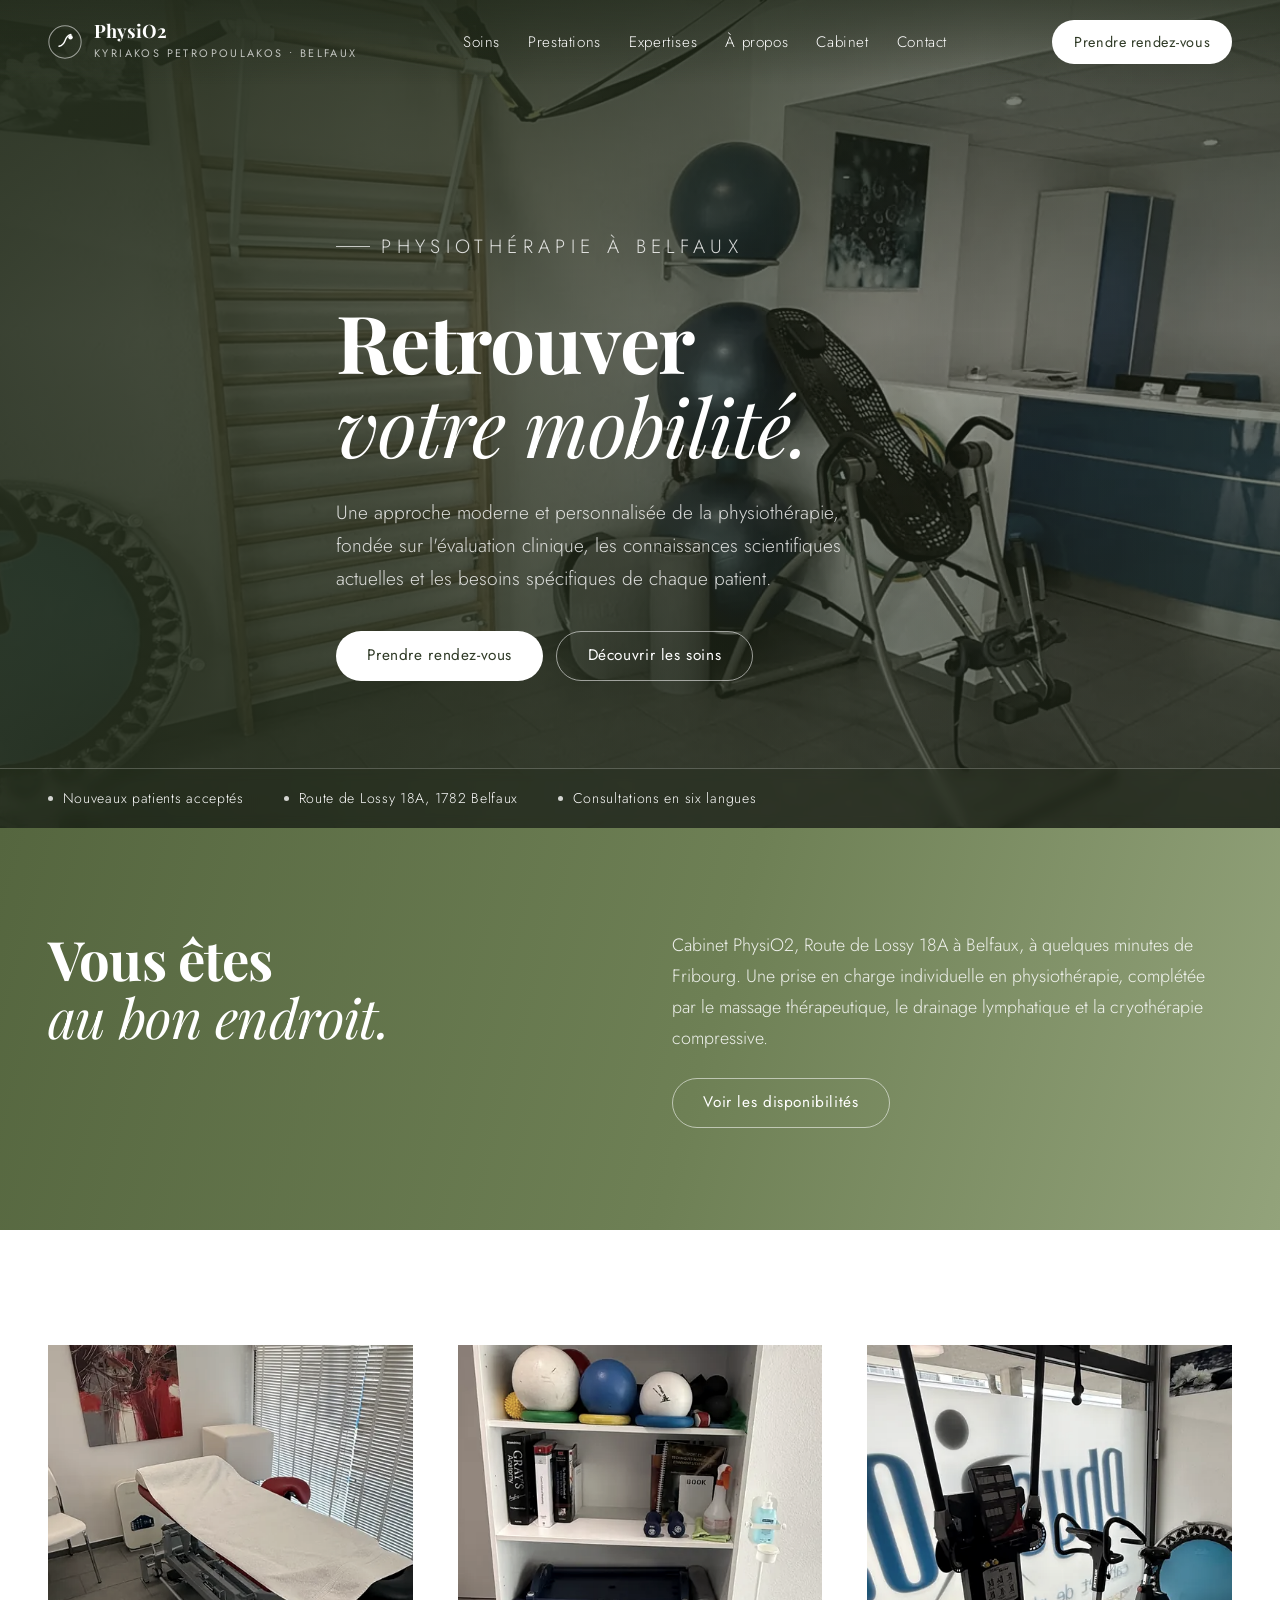
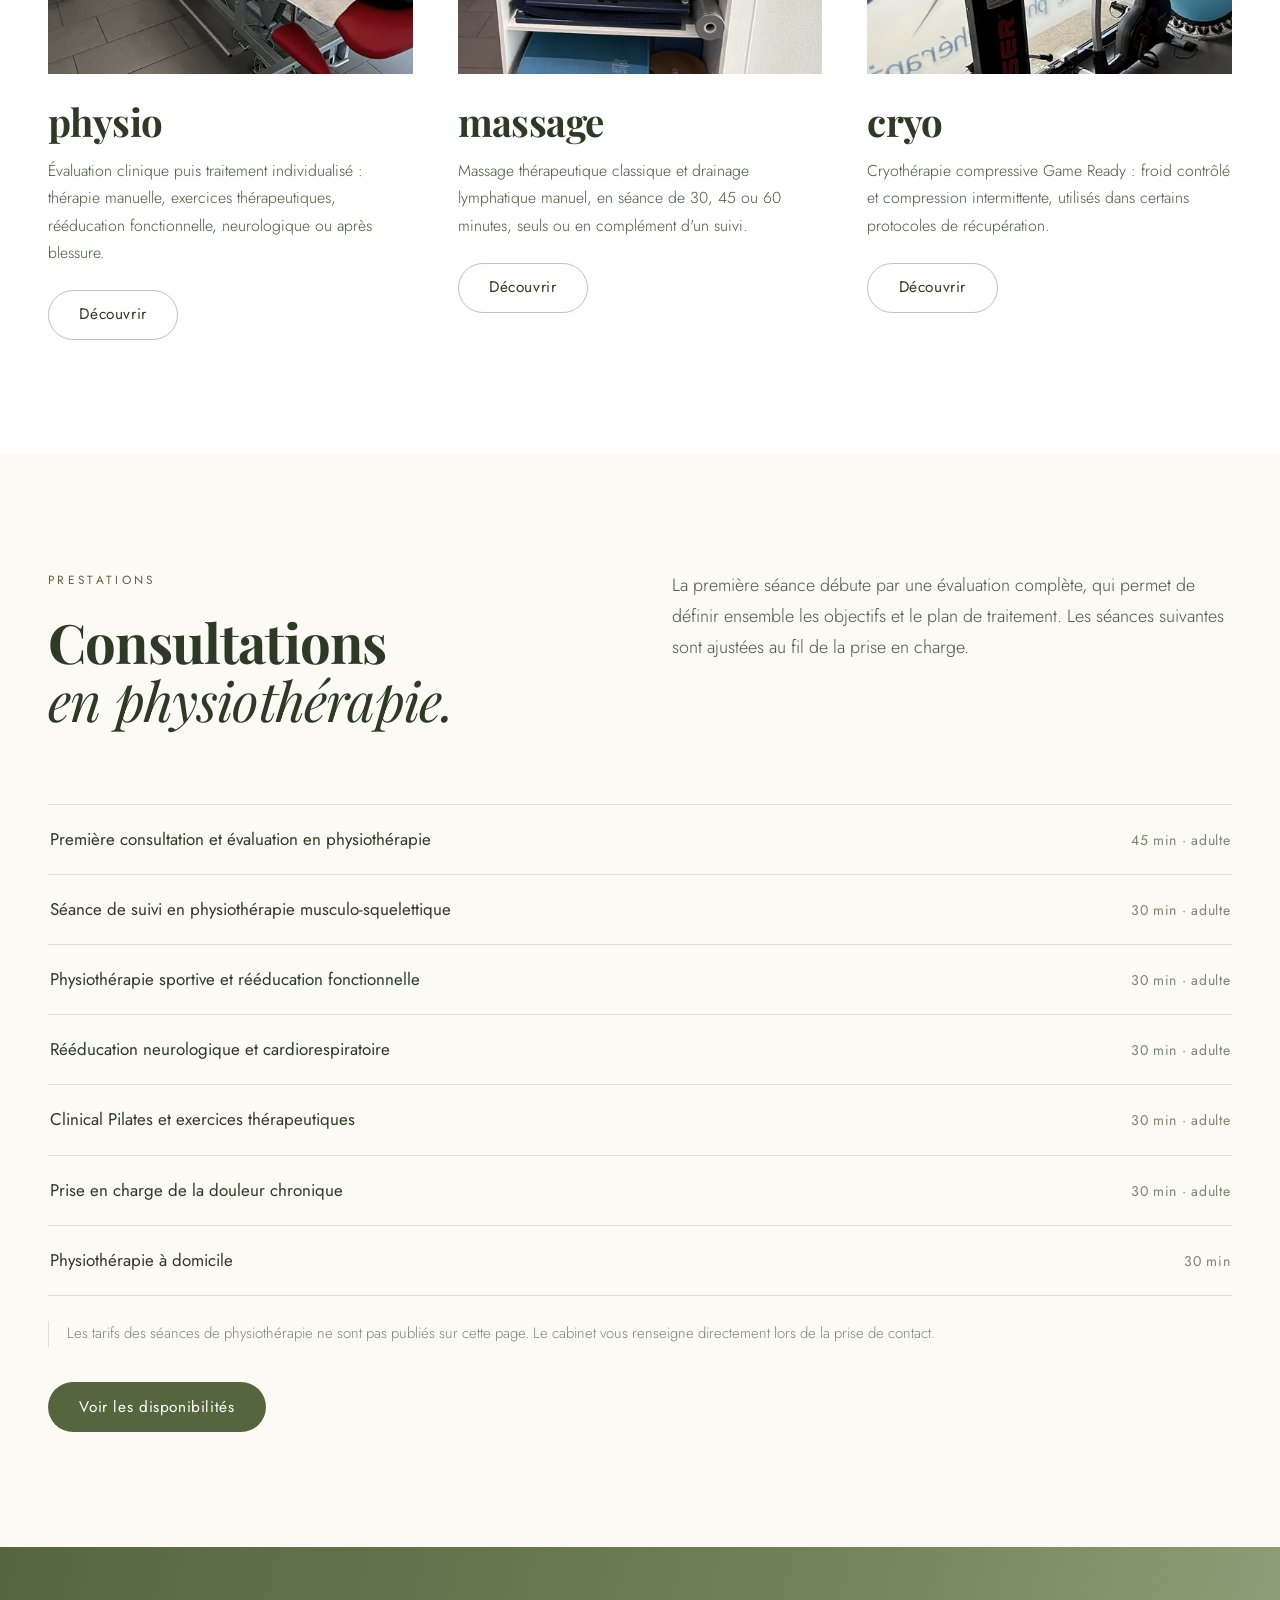
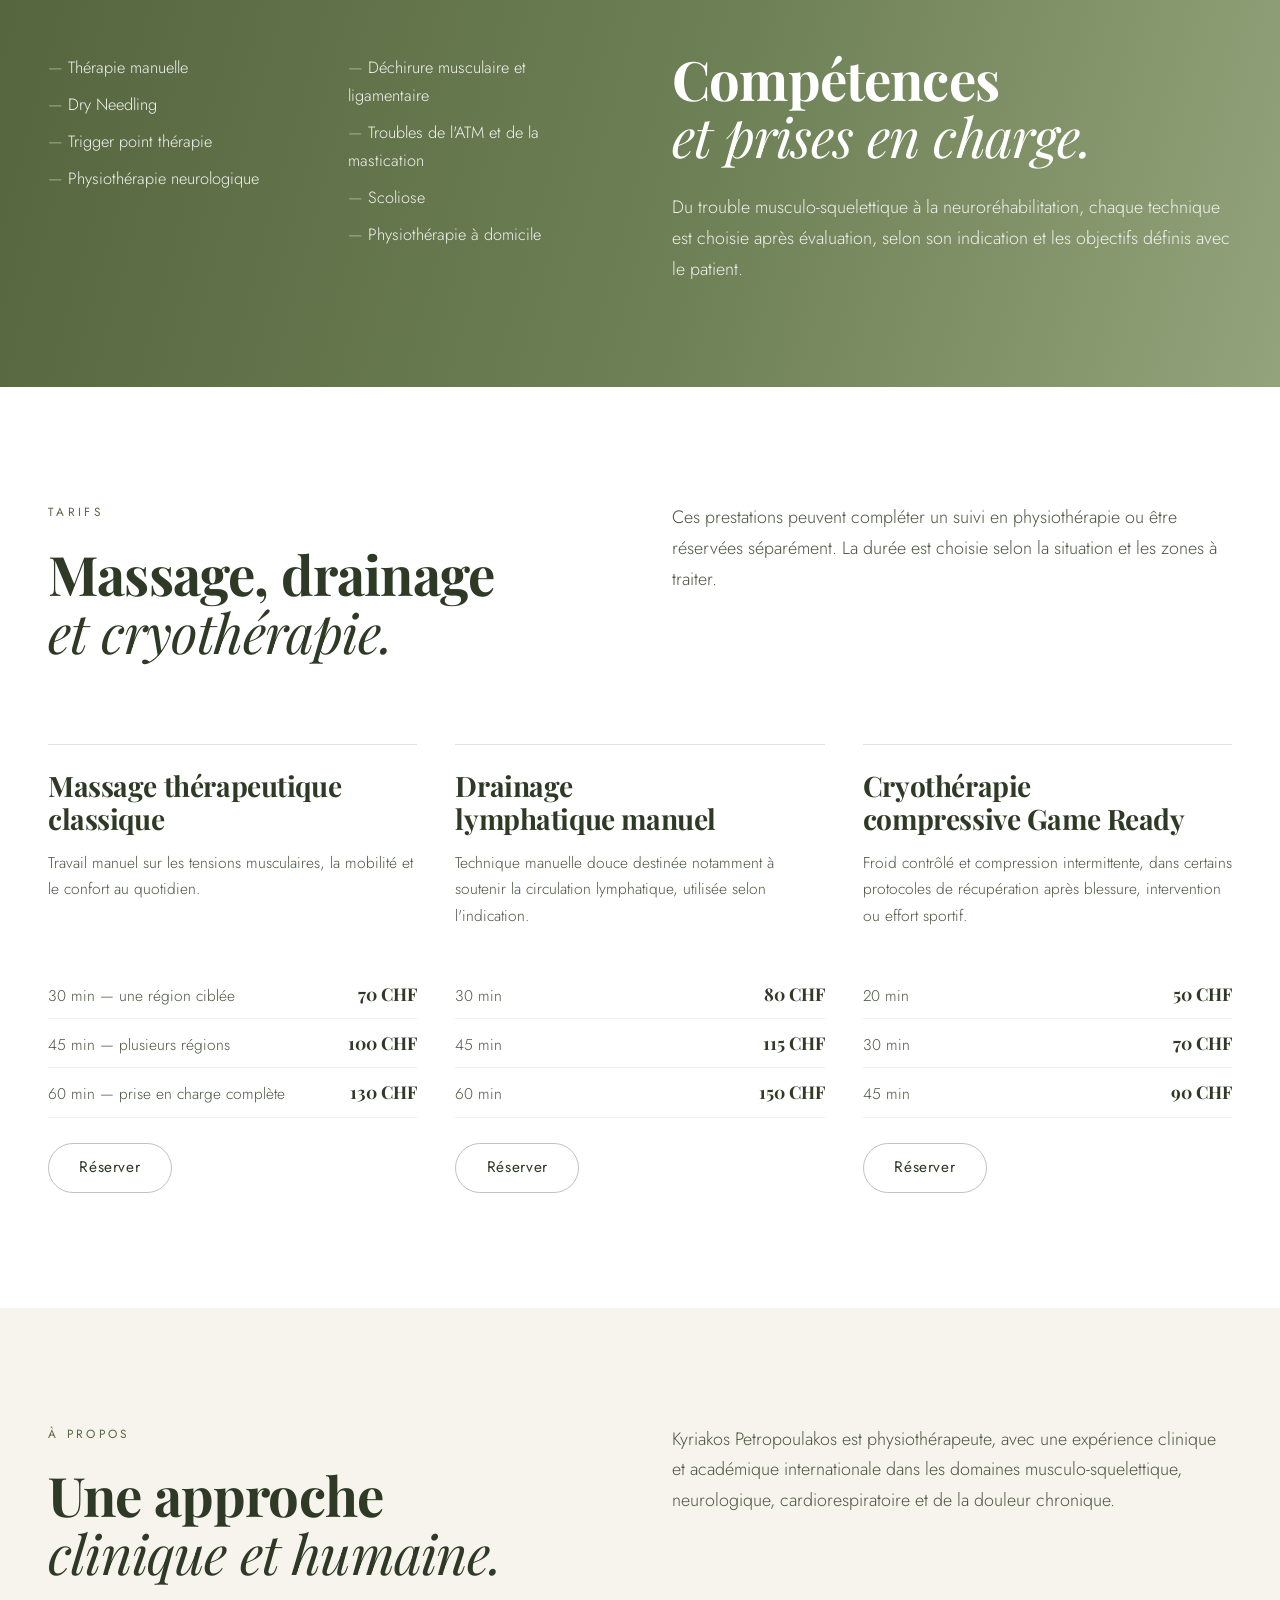
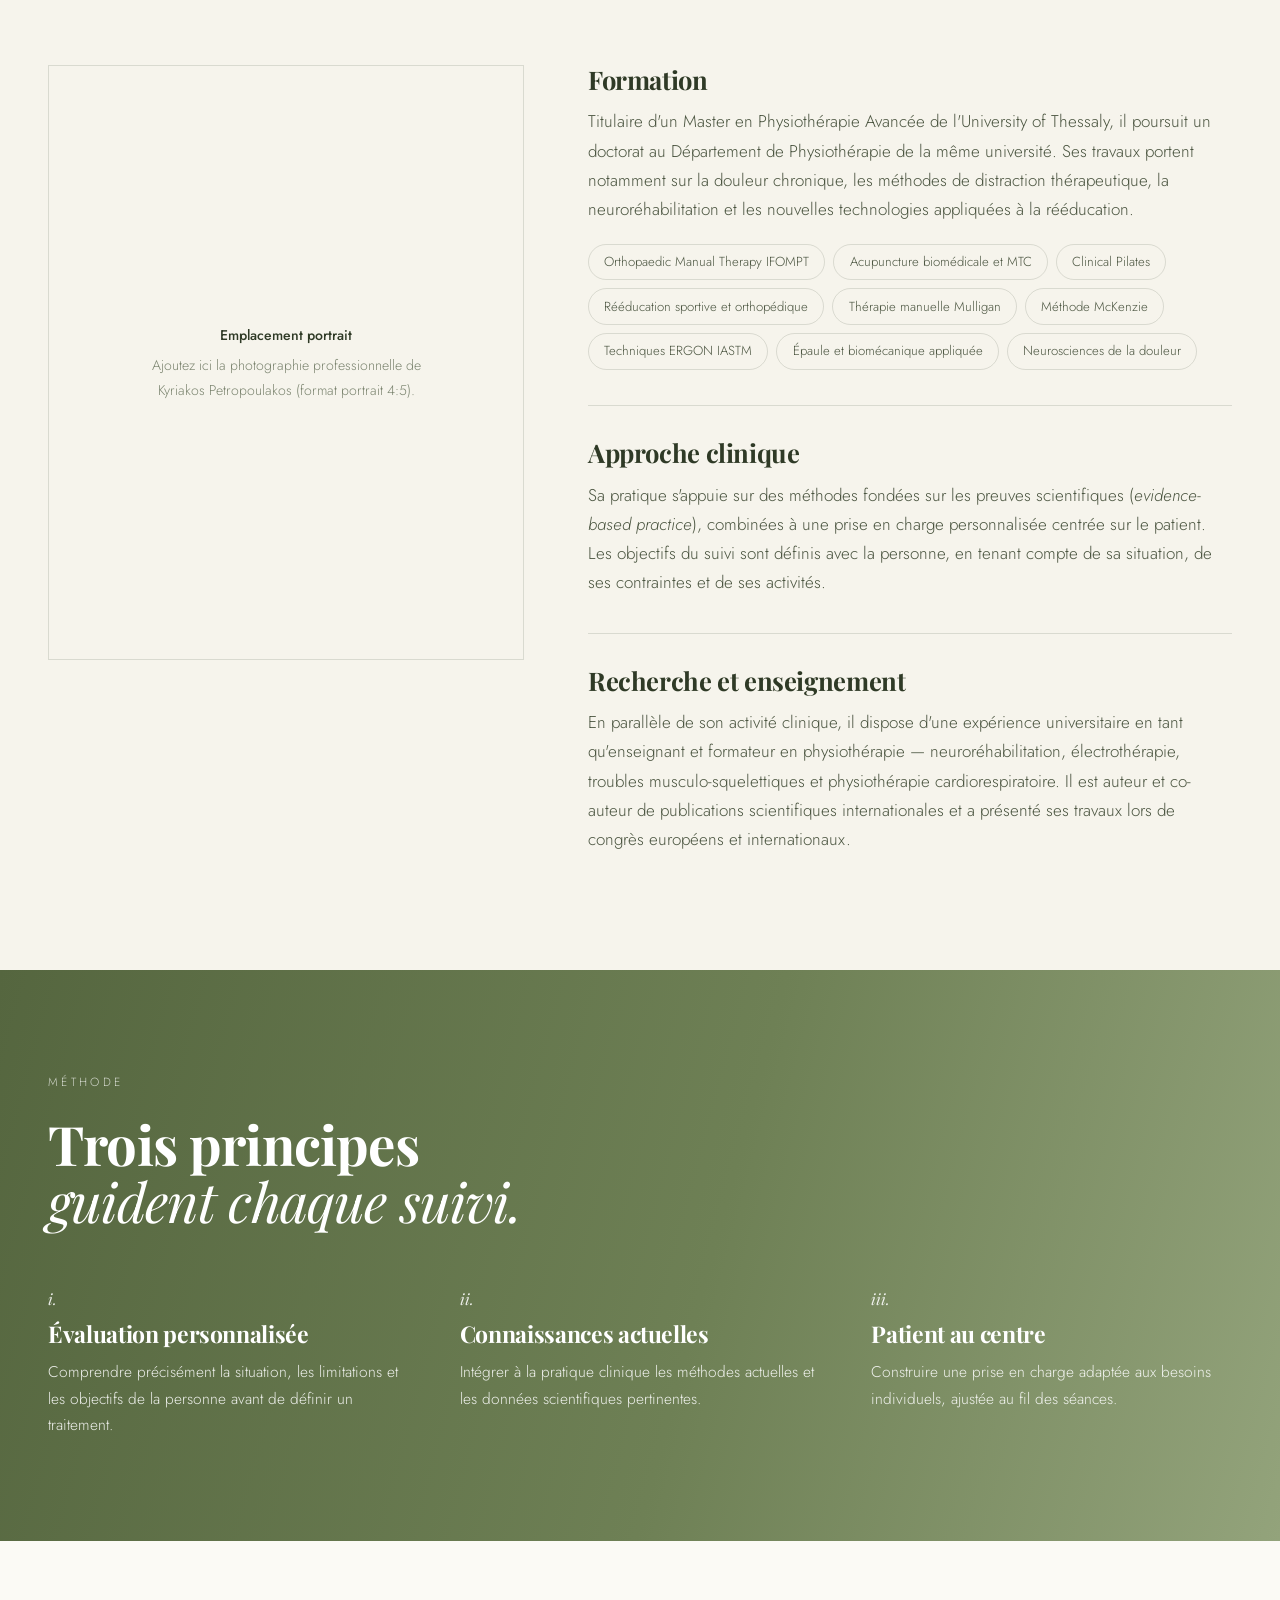
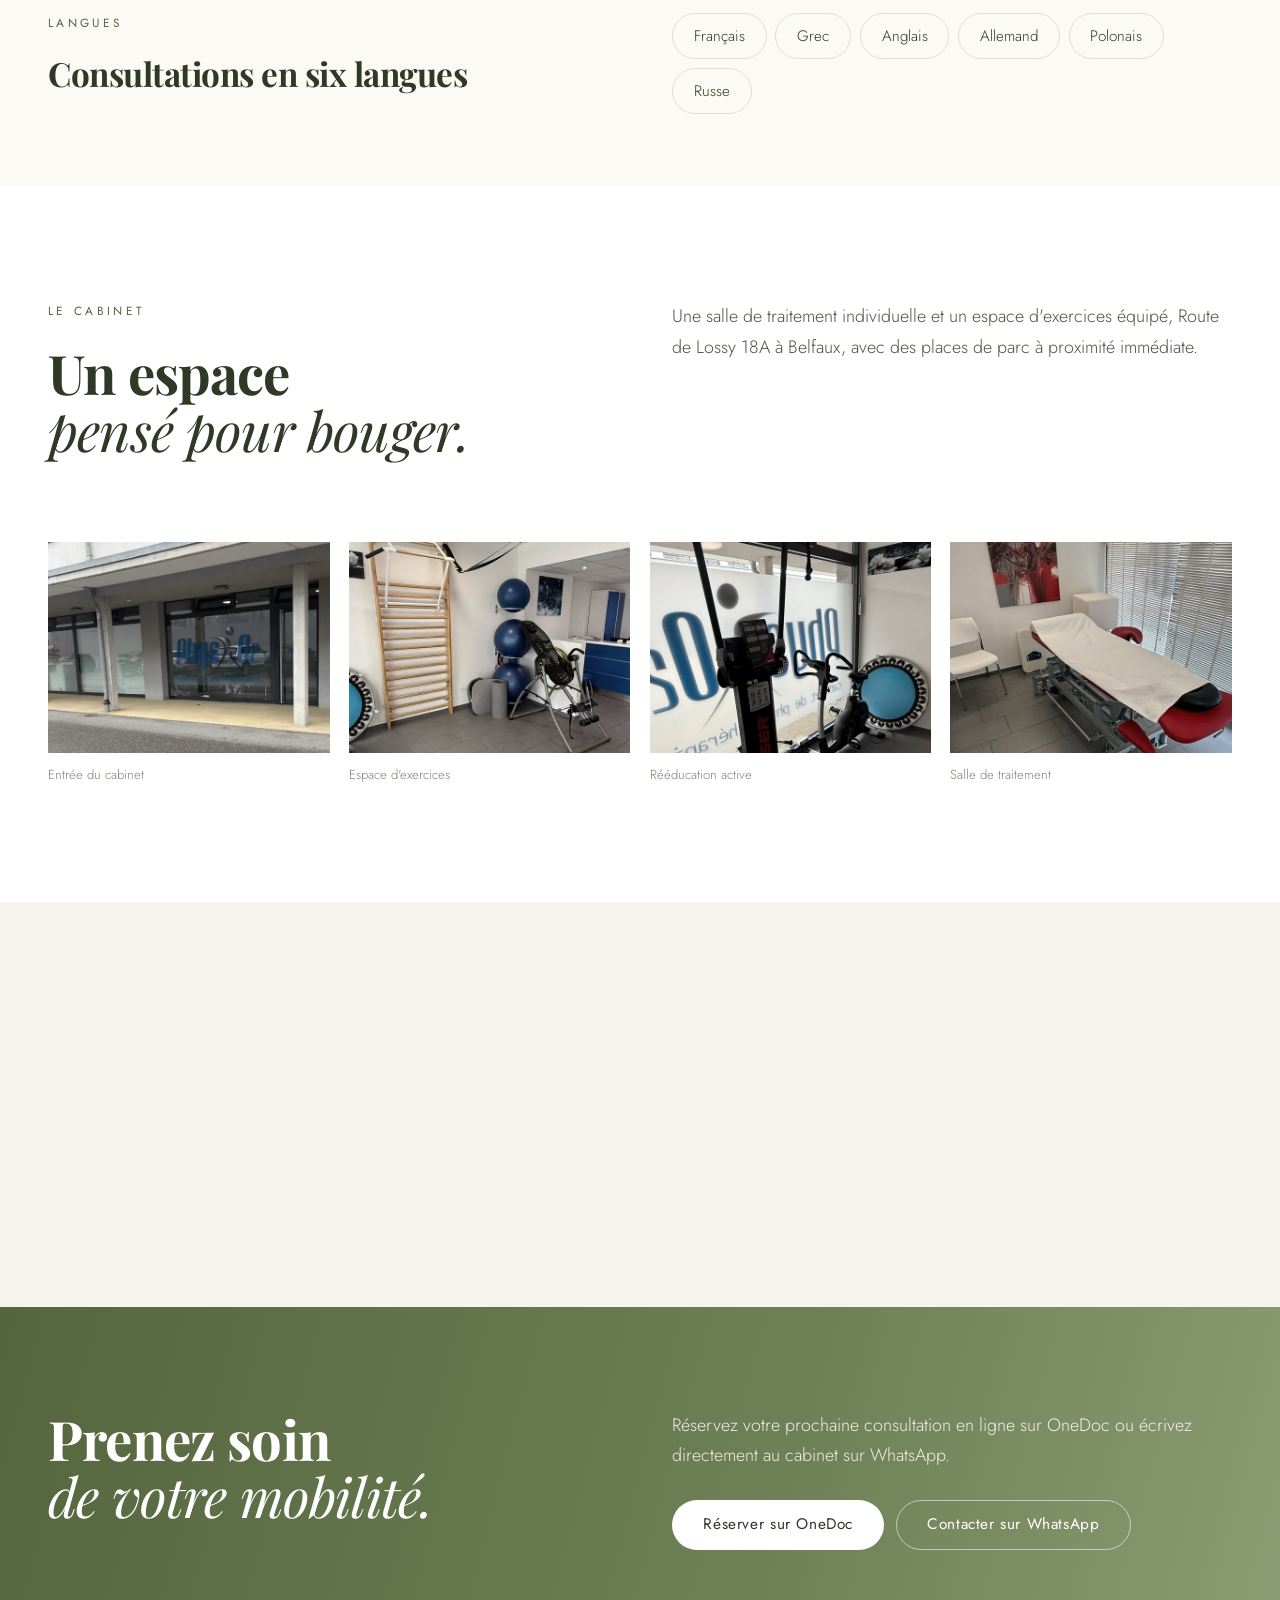
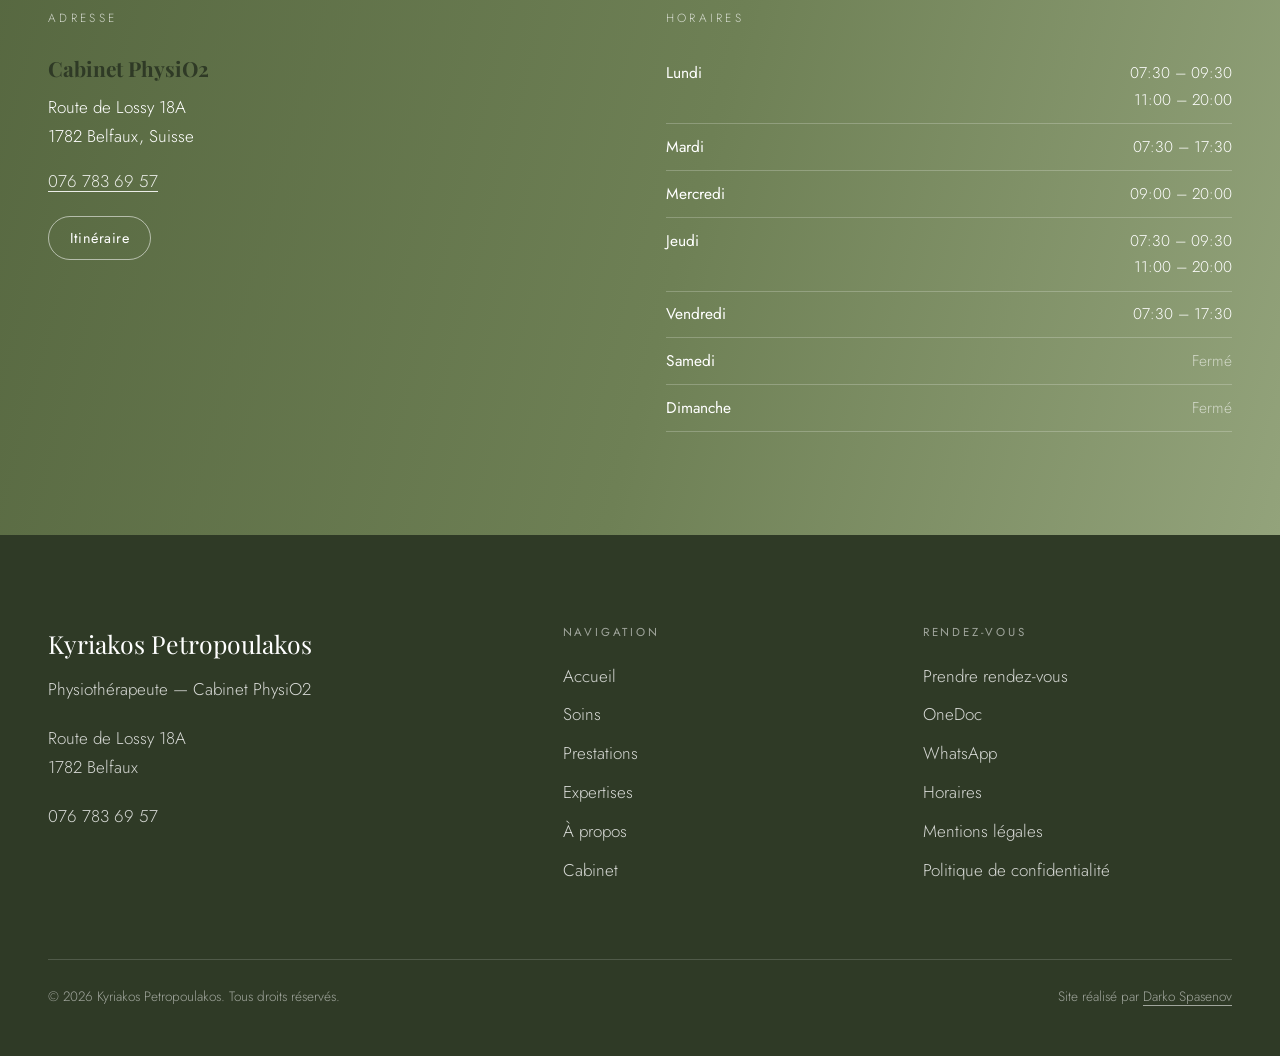
==== commit 05df4b04: "Add files via upload" ====
--- a/index.html
+++ b/index.html
@@ -8,36 +8,31 @@
 <meta name="description" content="Kyriakos Petropoulakos, physiothérapeute au Cabinet PhysiO2 à Belfaux (Fribourg) : thérapie manuelle, dry needling, physiothérapie neurologique et sportive, drainage lymphatique. Nouveaux patients acceptés — rendez-vous en ligne.">
 <link rel="canonical" href="https://VOTRE-DOMAINE.ch/">
 <meta name="robots" content="index, follow, max-image-preview:large">
-<meta name="theme-color" content="#0B2239">
+<meta name="theme-color" content="#55663F">
 <script>document.documentElement.classList.add('js');</script>
 
-<!-- Open Graph / Twitter -->
+<!-- Open Graph -->
 <meta property="og:type" content="website">
 <meta property="og:locale" content="fr_CH">
 <meta property="og:site_name" content="Cabinet PhysiO2 — Kyriakos Petropoulakos">
 <meta property="og:title" content="Physiothérapeute à Belfaux | Kyriakos Petropoulakos — Cabinet PhysiO2">
 <meta property="og:description" content="Physiothérapie, thérapie manuelle, drainage lymphatique et cryothérapie compressive au Cabinet PhysiO2, Route de Lossy 18A, 1782 Belfaux.">
 <meta property="og:url" content="https://VOTRE-DOMAINE.ch/">
-<meta property="og:image" content="https://VOTRE-DOMAINE.ch/assets/img/cabinet-salle-traitement-1400.webp">
-<meta property="og:image:alt" content="Salle de traitement du Cabinet PhysiO2 à Belfaux">
+<meta property="og:image" content="https://VOTRE-DOMAINE.ch/assets/img/cabinet-espace-exercices-1400.webp">
+<meta property="og:image:alt" content="Espace d'exercices du Cabinet PhysiO2 à Belfaux">
 <meta name="twitter:card" content="summary_large_image">
 
-<!-- Favicon -->
 <link rel="icon" href="favicon.svg" type="image/svg+xml">
 <link rel="apple-touch-icon" href="apple-touch-icon.png">
 <link rel="manifest" href="site.webmanifest">
 
-<!-- Polices -->
 <link rel="preconnect" href="https://fonts.googleapis.com">
 <link rel="preconnect" href="https://fonts.gstatic.com" crossorigin>
-<link rel="preload" as="style" href="https://fonts.googleapis.com/css2?family=Inter:wght@400;500;600&family=Manrope:wght@600;700;800&display=swap">
-<link rel="stylesheet" href="https://fonts.googleapis.com/css2?family=Inter:wght@400;500;600&family=Manrope:wght@600;700;800&display=swap" media="print" onload="this.media='all'">
-<noscript><link rel="stylesheet" href="https://fonts.googleapis.com/css2?family=Inter:wght@400;500;600&family=Manrope:wght@600;700;800&display=swap"></noscript>
+<link rel="stylesheet" href="https://fonts.googleapis.com/css2?family=Jost:wght@300;400;500&family=Playfair+Display:ital,wght@0,700;1,400;1,700&display=swap">
 
 <link rel="stylesheet" href="assets/css/styles.css">
-<link rel="preload" as="image" href="assets/img/cabinet-salle-traitement-800.webp" imagesrcset="assets/img/cabinet-salle-traitement-800.webp 800w, assets/img/cabinet-salle-traitement-1400.webp 1400w" imagesizes="(max-width: 1040px) 90vw, 45vw">
-
-<!-- Données structurées -->
+<link rel="preload" as="image" href="assets/img/cabinet-espace-exercices-1400.webp" imagesrcset="assets/img/cabinet-espace-exercices-800.webp 800w, assets/img/cabinet-espace-exercices-1400.webp 1400w" imagesizes="100vw">
+
 <script type="application/ld+json">
 {
   "@context": "https://schema.org",
@@ -108,25 +103,29 @@
 <header class="site-header">
   <div class="wrap header-inner">
     <a class="brand" href="index.html" aria-label="Cabinet PhysiO2 — accueil">
-      <span class="brand-mark" aria-hidden="true">P2</span>
+      <svg class="brand-mark" viewBox="0 0 40 40" fill="none" aria-hidden="true">
+        <circle cx="20" cy="20" r="19" stroke="currentColor" stroke-width="1.2" opacity=".55"/>
+        <path d="M13 25c4-1 6-3.5 7-6.5S22.5 12 27 11" stroke="currentColor" stroke-width="1.6" stroke-linecap="round"/>
+        <circle cx="26.5" cy="14.5" r="2.6" fill="currentColor"/>
+      </svg>
       <span>
-        <span class="brand-name">Kyriakos Petropoulakos</span>
-        <span class="brand-sub">Physiothérapie • Belfaux</span>
+        <span class="brand-name">PhysiO2</span>
+        <span class="brand-sub">Kyriakos Petropoulakos • Belfaux</span>
       </span>
     </a>
 
     <nav class="nav" id="main-nav" aria-label="Navigation principale">
-      <a href="#accueil">Accueil</a>
+      <a href="#soins">Soins</a>
+      <a href="#prestations">Prestations</a>
       <a href="#expertises">Expertises</a>
-      <a href="#prestations">Prestations</a>
       <a href="#a-propos">À propos</a>
       <a href="#cabinet">Cabinet</a>
       <a href="#contact">Contact</a>
-      <button type="button" class="btn btn--primary" data-rdv>Prendre rendez-vous</button>
+      <button type="button" class="btn btn--light" data-rdv>Prendre rendez-vous</button>
     </nav>
 
     <div class="header-actions">
-      <button type="button" class="btn btn--primary btn--sm" data-rdv>Prendre rendez-vous</button>
+      <button type="button" class="btn btn--light btn--sm" data-rdv>Prendre rendez-vous</button>
       <button type="button" class="nav-toggle" aria-expanded="false" aria-controls="main-nav" aria-label="Ouvrir le menu">
         <span></span>
       </button>
@@ -138,194 +137,179 @@
 
   <!-- ===================== HERO ===================== -->
   <section class="hero" id="accueil">
-    <div class="wrap hero-grid">
-      <div>
-        <p class="badge"><span class="dot" aria-hidden="true"></span> Physiothérapeute à Belfaux</p>
-
-        <h1>Retrouver votre mobilité.<span class="thin">Améliorer durablement votre qualité de vie.</span></h1>
-
-        <p class="hero-sub">Une approche moderne et personnalisée de la physiothérapie, fondée sur l'évaluation clinique, les connaissances scientifiques actuelles et les besoins spécifiques de chaque patient.</p>
-
-        <ul class="trust">
-          <li>
-            <svg width="15" height="15" viewBox="0 0 24 24" fill="none" stroke="currentColor" stroke-width="2.4" stroke-linecap="round" stroke-linejoin="round" aria-hidden="true"><path d="M20 6 9 17l-5-5"/></svg>
-            Nouveaux patients acceptés
-          </li>
-          <li>
-            <svg width="15" height="15" viewBox="0 0 24 24" fill="none" stroke="currentColor" stroke-width="2.4" stroke-linecap="round" stroke-linejoin="round" aria-hidden="true"><path d="M20 10c0 6-8 12-8 12s-8-6-8-12a8 8 0 0 1 16 0Z"/><circle cx="12" cy="10" r="3"/></svg>
-            Cabinet PhysiO2 à Belfaux
-          </li>
-          <li>
-            <svg width="15" height="15" viewBox="0 0 24 24" fill="none" stroke="currentColor" stroke-width="2.4" stroke-linecap="round" stroke-linejoin="round" aria-hidden="true"><path d="M12 3v4M12 17v4M3 12h4M17 12h4"/><circle cx="12" cy="12" r="3.2"/></svg>
-            Approche personnalisée
-          </li>
+    <div class="hero-bg">
+      <img src="assets/img/cabinet-espace-exercices-1400.webp"
+           srcset="assets/img/cabinet-espace-exercices-800.webp 800w, assets/img/cabinet-espace-exercices-1400.webp 1400w"
+           sizes="100vw" width="1400" height="788" fetchpriority="high" decoding="async"
+           alt="Espace d'exercices du Cabinet PhysiO2 à Belfaux : espalier, ballons et sangles de suspension">
+    </div>
+
+    <div class="wrap hero-inner">
+      <p class="kicker">Physiothérapie à Belfaux</p>
+      <h1>Retrouver<span class="title-2">votre mobilité.</span></h1>
+      <p>Une approche moderne et personnalisée de la physiothérapie, fondée sur l'évaluation clinique, les connaissances scientifiques actuelles et les besoins spécifiques de chaque patient.</p>
+      <div class="hero-cta">
+        <button type="button" class="btn btn--light" data-rdv>Prendre rendez-vous</button>
+        <a class="btn btn--outline-light" href="#soins">Découvrir les soins</a>
+      </div>
+    </div>
+
+    <div class="hero-meta">
+      <div class="wrap">
+        <ul>
+          <li>Nouveaux patients acceptés</li>
+          <li>Route de Lossy 18A, 1782 Belfaux</li>
+          <li>Consultations en six langues</li>
         </ul>
-
-        <div class="hero-cta">
-          <button type="button" class="btn btn--primary" data-rdv>Prendre rendez-vous</button>
-          <a class="btn btn--ghost" href="#prestations">Découvrir les prestations</a>
-        </div>
-      </div>
-
-      <div class="hero-media">
-        <!-- Photo réelle du cabinet. Remplaçable : /assets/img/cabinet-salle-traitement-*.webp -->
-        <img src="assets/img/cabinet-salle-traitement-800.webp"
-             srcset="assets/img/cabinet-salle-traitement-800.webp 800w, assets/img/cabinet-salle-traitement-1400.webp 1400w"
-             sizes="(max-width: 1040px) 90vw, 45vw"
-             width="1400" height="788" fetchpriority="high" decoding="async"
-             alt="Salle de traitement du Cabinet PhysiO2 à Belfaux, avec table de physiothérapie réglable">
-        <div class="hero-card">
-          <p class="k">Cabinet</p>
-          <p class="v">Route de Lossy 18A <span>1782 Belfaux</span></p>
-        </div>
-      </div>
+      </div>
+    </div>
+  </section>
+
+  <!-- ===================== INTRO ===================== -->
+  <section class="band">
+    <div class="wrap band-split">
+      <h2 class="reveal">Vous êtes<span class="title-2">au bon endroit.</span></h2>
+      <div class="reveal">
+        <p class="lead">Cabinet PhysiO2, Route de Lossy 18A à Belfaux, à quelques minutes de Fribourg. Une prise en charge individuelle en physiothérapie, complétée par le massage thérapeutique, le drainage lymphatique et la cryothérapie compressive.</p>
+        <p style="margin-top:1.5rem">
+          <button type="button" class="btn btn--outline-light" data-rdv>Voir les disponibilités</button>
+        </p>
+      </div>
+    </div>
+  </section>
+
+  <!-- ===================== TRIO SOINS ===================== -->
+  <section class="section section--white" id="soins">
+    <div class="wrap">
+      <div class="trio">
+
+        <article class="trio-item reveal">
+          <img src="assets/img/cabinet-salle-traitement-800.webp"
+               srcset="assets/img/cabinet-salle-traitement-800.webp 800w, assets/img/cabinet-salle-traitement-1400.webp 1400w"
+               sizes="(max-width: 1024px) 90vw, 30vw" width="800" height="450" loading="lazy" decoding="async"
+               alt="Salle de traitement individuelle du cabinet, avec table de physiothérapie réglable">
+          <h3>physio</h3>
+          <p>Évaluation clinique puis traitement individualisé : thérapie manuelle, exercices thérapeutiques, rééducation fonctionnelle, neurologique ou après blessure.</p>
+          <a class="btn btn--outline" href="#prestations">Découvrir</a>
+        </article>
+
+        <article class="trio-item reveal">
+          <img src="assets/img/cabinet-materiel-800.webp"
+               srcset="assets/img/cabinet-materiel-800.webp 800w, assets/img/cabinet-materiel-1400.webp 1400w"
+               sizes="(max-width: 1024px) 90vw, 30vw" width="800" height="450" loading="lazy" decoding="async"
+               alt="Matériel thérapeutique du cabinet : ballons, haltères, tapis et ouvrages d'anatomie">
+          <h3>massage</h3>
+          <p>Massage thérapeutique classique et drainage lymphatique manuel, en séance de 30, 45 ou 60 minutes, seuls ou en complément d'un suivi.</p>
+          <a class="btn btn--outline" href="#tarifs">Découvrir</a>
+        </article>
+
+        <article class="trio-item reveal">
+          <img src="assets/img/cabinet-espace-cardio-800.webp"
+               srcset="assets/img/cabinet-espace-cardio-800.webp 800w, assets/img/cabinet-espace-cardio-1400.webp 1400w"
+               sizes="(max-width: 1024px) 90vw, 30vw" width="800" height="450" loading="lazy" decoding="async"
+               alt="Équipements de rééducation active du cabinet : vélo, appareil de résistance et trampoline">
+          <h3>cryo</h3>
+          <p>Cryothérapie compressive Game Ready : froid contrôlé et compression intermittente, utilisés dans certains protocoles de récupération.</p>
+          <a class="btn btn--outline" href="#tarifs">Découvrir</a>
+        </article>
+
+      </div>
+    </div>
+  </section>
+
+  <!-- ===================== PRESTATIONS ===================== -->
+  <section class="section section--cream2" id="prestations">
+    <div class="wrap">
+      <div class="band-split" style="margin-bottom: clamp(2rem, 4vw, 3rem)">
+        <div class="reveal">
+          <p class="eyebrow">Prestations</p>
+          <h2>Consultations<span class="title-2">en physiothérapie.</span></h2>
+        </div>
+        <p class="lead reveal">La première séance débute par une évaluation complète, qui permet de définir ensemble les objectifs et le plan de traitement. Les séances suivantes sont ajustées au fil de la prise en charge.</p>
+      </div>
+
+      <ul class="svc-list reveal">
+        <li class="svc"><span class="svc-name">Première consultation et évaluation en physiothérapie</span><span class="svc-meta">45 min · adulte</span></li>
+        <li class="svc"><span class="svc-name">Séance de suivi en physiothérapie musculo-squelettique</span><span class="svc-meta">30 min · adulte</span></li>
+        <li class="svc"><span class="svc-name">Physiothérapie sportive et rééducation fonctionnelle</span><span class="svc-meta">30 min · adulte</span></li>
+        <li class="svc"><span class="svc-name">Rééducation neurologique et cardiorespiratoire</span><span class="svc-meta">30 min · adulte</span></li>
+        <li class="svc"><span class="svc-name">Clinical Pilates et exercices thérapeutiques</span><span class="svc-meta">30 min · adulte</span></li>
+        <li class="svc"><span class="svc-name">Prise en charge de la douleur chronique</span><span class="svc-meta">30 min · adulte</span></li>
+        <li class="svc"><span class="svc-name">Physiothérapie à domicile</span><span class="svc-meta">30 min</span></li>
+      </ul>
+
+      <p class="note reveal">Les tarifs des séances de physiothérapie ne sont pas publiés sur cette page. Le cabinet vous renseigne directement lors de la prise de contact.</p>
+
+      <p style="margin-top: 2.2rem" class="reveal">
+        <button type="button" class="btn btn--solid" data-rdv>Voir les disponibilités</button>
+      </p>
     </div>
   </section>
 
   <!-- ===================== EXPERTISES ===================== -->
-  <section class="section section--tint" id="expertises">
-    <div class="wrap">
-      <div class="section-head reveal">
-        <p class="eyebrow">Expertises</p>
-        <h2>Une prise en charge adaptée à vos besoins</h2>
-        <p class="lead">Les domaines dans lesquels le cabinet intervient au quotidien, du trouble musculo-squelettique à la neuroréhabilitation.</p>
-      </div>
-
-      <div class="cards reveal">
-        <article class="card">
-          <p class="card-num">01</p>
-          <h3>Thérapie manuelle</h3>
-          <p>Techniques manuelles appliquées aux problématiques musculo-squelettiques et fonctionnelles, choisies après évaluation.</p>
-        </article>
-        <article class="card">
-          <p class="card-num">02</p>
-          <h3>Dry Needling</h3>
-          <p>Technique utilisée dans certaines prises en charge musculaires et myofasciales, lorsque son indication est pertinente.</p>
-        </article>
-        <article class="card">
-          <p class="card-num">03</p>
-          <h3>Trigger point thérapie</h3>
-          <p>Travail ciblé sur les points de tension musculaire, intégré à un traitement plus large lorsque la situation le justifie.</p>
-        </article>
-        <article class="card">
-          <p class="card-num">04</p>
-          <h3>Physiothérapie neurologique</h3>
-          <p>Approche adaptée aux problématiques neurologiques et à la neuroréhabilitation, avec des objectifs fonctionnels définis ensemble.</p>
-        </article>
-        <article class="card">
-          <p class="card-num">05</p>
-          <h3>Déchirure musculaire et ligamentaire</h3>
-          <p>Accompagnement progressif après lésion musculaire ou ligamentaire, jusqu'à la reprise des activités.</p>
-        </article>
-        <article class="card">
-          <p class="card-num">06</p>
-          <h3>Troubles de l'ATM et de la mastication</h3>
-          <p>Prise en charge des troubles de l'articulation temporo-mandibulaire et des difficultés liées à la mastication.</p>
-        </article>
-        <article class="card">
-          <p class="card-num">07</p>
-          <h3>Scoliose</h3>
-          <p>Suivi individualisé intégrant exercices spécifiques et travail postural selon la situation du patient.</p>
-        </article>
-        <article class="card">
-          <p class="card-num">08</p>
-          <h3>Physiothérapie à domicile</h3>
-          <p>Prise en charge au domicile du patient lorsque la situation le nécessite, selon les disponibilités du cabinet.</p>
-        </article>
-      </div>
-    </div>
-  </section>
-
-  <!-- ===================== PRESTATIONS ===================== -->
-  <section class="section" id="prestations">
-    <div class="wrap">
-      <div class="section-head reveal">
-        <p class="eyebrow">Prestations</p>
-        <h2>Physiothérapie</h2>
-        <p class="lead">Les motifs de consultation proposés au cabinet. La première séance débute par une évaluation complète permettant de définir ensemble un plan de traitement.</p>
-      </div>
-
-      <ul class="svc-list reveal">
-        <li class="svc">
-          <span class="svc-name">Première consultation et évaluation en physiothérapie</span>
-          <span class="svc-meta">45 min · adulte</span>
-        </li>
-        <li class="svc">
-          <span class="svc-name">Séance de suivi en physiothérapie musculo-squelettique</span>
-          <span class="svc-meta">30 min · adulte</span>
-        </li>
-        <li class="svc">
-          <span class="svc-name">Physiothérapie sportive et rééducation fonctionnelle</span>
-          <span class="svc-meta">30 min · adulte</span>
-        </li>
-        <li class="svc">
-          <span class="svc-name">Rééducation neurologique et cardiorespiratoire</span>
-          <span class="svc-meta">30 min · adulte</span>
-        </li>
-        <li class="svc">
-          <span class="svc-name">Clinical Pilates et exercices thérapeutiques</span>
-          <span class="svc-meta">30 min · adulte</span>
-        </li>
-        <li class="svc">
-          <span class="svc-name">Prise en charge de la douleur chronique</span>
-          <span class="svc-meta">30 min · adulte</span>
-        </li>
-        <li class="svc">
-          <span class="svc-name">Physiothérapie à domicile</span>
-          <span class="svc-meta">30 min</span>
-        </li>
+  <section class="band" id="expertises">
+    <div class="wrap band-split">
+      <ul class="band-list reveal">
+        <li>Thérapie manuelle</li>
+        <li>Dry Needling</li>
+        <li>Trigger point thérapie</li>
+        <li>Physiothérapie neurologique</li>
+        <li>Déchirure musculaire et ligamentaire</li>
+        <li>Troubles de l'ATM et de la mastication</li>
+        <li>Scoliose</li>
+        <li>Physiothérapie à domicile</li>
       </ul>
-
-      <p class="note reveal">Les tarifs des séances de physiothérapie ne sont pas publiés sur cette page. Le cabinet vous renseigne directement lors de la prise de contact.</p>
-
-      <p style="margin-top:2rem" class="reveal">
-        <button type="button" class="btn btn--primary" data-rdv>Voir les disponibilités</button>
-      </p>
+      <div class="reveal">
+        <h2>Compétences<span class="title-2">et prises en charge.</span></h2>
+        <p class="lead">Du trouble musculo-squelettique à la neuroréhabilitation, chaque technique est choisie après évaluation, selon son indication et les objectifs définis avec le patient.</p>
+      </div>
     </div>
   </section>
 
   <!-- ===================== TARIFS ===================== -->
-  <section class="section section--mist" id="tarifs">
-    <div class="wrap">
-      <div class="section-head section-head--wide reveal">
-        <p class="eyebrow">Prestations tarifées</p>
-        <h2>Massage thérapeutique, drainage lymphatique et cryothérapie</h2>
-        <p class="lead">Ces prestations peuvent compléter un suivi en physiothérapie ou être réservées séparément. Chaque séance est adaptée à la situation de la personne.</p>
+  <section class="section section--white" id="tarifs">
+    <div class="wrap">
+      <div class="band-split" style="margin-bottom: clamp(2.5rem, 5vw, 3.5rem)">
+        <div class="reveal">
+          <p class="eyebrow">Tarifs</p>
+          <h2>Massage, drainage<span class="title-2">et cryothérapie.</span></h2>
+        </div>
+        <p class="lead reveal">Ces prestations peuvent compléter un suivi en physiothérapie ou être réservées séparément. La durée est choisie selon la situation et les zones à traiter.</p>
       </div>
 
       <div class="price-grid reveal">
 
         <article class="price-card">
           <h3>Massage thérapeutique classique</h3>
-          <p>Travail manuel sur les tensions musculaires, la mobilité et le confort au quotidien. La durée est choisie selon l'étendue des zones à traiter.</p>
+          <p>Travail manuel sur les tensions musculaires, la mobilité et le confort au quotidien.</p>
           <div class="price-rows">
-            <div class="price-row"><span>30 min — séance ciblée sur une région</span><span class="amount">70 CHF</span></div>
-            <div class="price-row"><span>45 min — plusieurs régions ou tensions persistantes</span><span class="amount">100 CHF</span></div>
+            <div class="price-row"><span>30 min — une région ciblée</span><span class="amount">70 CHF</span></div>
+            <div class="price-row"><span>45 min — plusieurs régions</span><span class="amount">100 CHF</span></div>
             <div class="price-row"><span>60 min — prise en charge complète</span><span class="amount">130 CHF</span></div>
           </div>
-          <button type="button" class="btn btn--ghost" data-rdv>Réserver une séance</button>
+          <button type="button" class="btn btn--outline" data-rdv>Réserver</button>
         </article>
 
         <article class="price-card">
           <h3>Drainage lymphatique manuel</h3>
-          <p>Technique manuelle douce destinée notamment à soutenir la circulation lymphatique. Elle est utilisée selon l'indication, par exemple en cas de gonflements, de sensation de jambes lourdes ou dans un contexte de récupération.</p>
+          <p>Technique manuelle douce destinée notamment à soutenir la circulation lymphatique, utilisée selon l'indication.</p>
           <div class="price-rows">
             <div class="price-row"><span>30 min</span><span class="amount">80 CHF</span></div>
             <div class="price-row"><span>45 min</span><span class="amount">115 CHF</span></div>
             <div class="price-row"><span>60 min</span><span class="amount">150 CHF</span></div>
           </div>
-          <button type="button" class="btn btn--ghost" data-rdv>Prendre rendez-vous</button>
+          <button type="button" class="btn btn--outline" data-rdv>Réserver</button>
         </article>
 
         <article class="price-card">
-          <h3>Cryothérapie compressive — Game Ready</h3>
-          <p>Association d'un froid contrôlé et d'une compression intermittente, utilisée dans certains protocoles de récupération après une blessure, une intervention chirurgicale ou un effort sportif.</p>
+          <h3>Cryothérapie compressive Game Ready</h3>
+          <p>Froid contrôlé et compression intermittente, dans certains protocoles de récupération après blessure, intervention ou effort sportif.</p>
           <div class="price-rows">
             <div class="price-row"><span>20 min</span><span class="amount">50 CHF</span></div>
             <div class="price-row"><span>30 min</span><span class="amount">70 CHF</span></div>
             <div class="price-row"><span>45 min</span><span class="amount">90 CHF</span></div>
           </div>
-          <button type="button" class="btn btn--ghost" data-rdv>Réserver une séance</button>
+          <button type="button" class="btn btn--outline" data-rdv>Réserver</button>
         </article>
 
       </div>
@@ -333,28 +317,31 @@
   </section>
 
   <!-- ===================== À PROPOS ===================== -->
-  <section class="section section--tint" id="a-propos">
-    <div class="wrap">
-      <div class="section-head reveal">
-        <p class="eyebrow">À propos</p>
-        <h2>Une approche clinique moderne et personnalisée</h2>
-        <p class="lead">Kyriakos Petropoulakos est physiothérapeute, avec une expérience clinique et académique internationale dans les domaines musculo-squelettique, neurologique, cardiorespiratoire et de la douleur chronique.</p>
+  <section class="section" id="a-propos">
+    <div class="wrap">
+      <div class="band-split" style="margin-bottom: clamp(2.5rem, 5vw, 3.5rem)">
+        <div class="reveal">
+          <p class="eyebrow">À propos</p>
+          <h2>Une approche<span class="title-2">clinique et humaine.</span></h2>
+        </div>
+        <p class="lead reveal">Kyriakos Petropoulakos est physiothérapeute, avec une expérience clinique et académique internationale dans les domaines musculo-squelettique, neurologique, cardiorespiratoire et de la douleur chronique.</p>
       </div>
 
       <div class="about-grid">
-        <!-- Emplacement portrait : remplacer le contenu de .portrait-slot par
-             <img src="assets/img/portrait-kyriakos.webp" width="900" height="1125" alt="Kyriakos Petropoulakos, physiothérapeute au Cabinet PhysiO2 à Belfaux"> -->
+        <!-- Emplacement portrait : remplacer par
+             <img src="assets/img/portrait-kyriakos.webp" width="900" height="1125"
+                  alt="Kyriakos Petropoulakos, physiothérapeute au Cabinet PhysiO2 à Belfaux"> -->
         <div class="portrait-slot reveal">
           <p class="ph-text">
             <strong>Emplacement portrait</strong>
-            Ajoutez ici la photographie professionnelle de Kyriakos Petropoulakos (format portrait, 4:5).
+            Ajoutez ici la photographie professionnelle de Kyriakos Petropoulakos (format portrait 4:5).
           </p>
         </div>
 
-        <div class="about-blocks">
+        <div>
           <div class="about-block reveal">
             <h3>Formation</h3>
-            <p>Titulaire d'un Master en Physiothérapie Avancée de l'University of Thessaly, il poursuit actuellement un doctorat au Département de Physiothérapie de la même université. Ses travaux portent notamment sur la douleur chronique, les méthodes de distraction thérapeutique, la neuroréhabilitation et les nouvelles technologies appliquées à la rééducation.</p>
+            <p>Titulaire d'un Master en Physiothérapie Avancée de l'University of Thessaly, il poursuit un doctorat au Département de Physiothérapie de la même université. Ses travaux portent notamment sur la douleur chronique, les méthodes de distraction thérapeutique, la neuroréhabilitation et les nouvelles technologies appliquées à la rééducation.</p>
             <ul class="tags">
               <li class="tag">Orthopaedic Manual Therapy IFOMPT</li>
               <li class="tag">Acupuncture biomédicale et MTC</li>
@@ -370,7 +357,7 @@
 
           <div class="about-block reveal">
             <h3>Approche clinique</h3>
-            <p>Sa pratique s'appuie sur des méthodes fondées sur les preuves scientifiques (<em>evidence-based practice</em>), combinées à une prise en charge personnalisée centrée sur le patient. L'objectif du suivi est défini avec la personne, en tenant compte de sa situation, de ses contraintes et de ses activités.</p>
+            <p>Sa pratique s'appuie sur des méthodes fondées sur les preuves scientifiques (<em>evidence-based practice</em>), combinées à une prise en charge personnalisée centrée sur le patient. Les objectifs du suivi sont définis avec la personne, en tenant compte de sa situation, de ses contraintes et de ses activités.</p>
           </div>
 
           <div class="about-block reveal">
@@ -382,37 +369,37 @@
     </div>
   </section>
 
-  <!-- ===================== APPROCHE ===================== -->
-  <section class="section">
-    <div class="wrap">
-      <div class="section-head reveal">
-        <p class="eyebrow">Méthode</p>
-        <h2>Trois principes guident chaque suivi</h2>
-      </div>
+  <!-- ===================== MÉTHODE + LANGUES ===================== -->
+  <section class="band">
+    <div class="wrap">
+      <p class="eyebrow reveal">Méthode</p>
+      <h2 class="reveal" style="margin-bottom: clamp(2.5rem, 5vw, 3.5rem)">Trois principes<span class="title-2">guident chaque suivi.</span></h2>
 
       <div class="pillars reveal">
         <div class="pillar">
+          <p class="pillar-num">i.</p>
           <h3>Évaluation personnalisée</h3>
           <p>Comprendre précisément la situation, les limitations et les objectifs de la personne avant de définir un traitement.</p>
         </div>
         <div class="pillar">
-          <h3>Connaissances scientifiques actuelles</h3>
+          <p class="pillar-num">ii.</p>
+          <h3>Connaissances actuelles</h3>
           <p>Intégrer à la pratique clinique les méthodes actuelles et les données scientifiques pertinentes.</p>
         </div>
         <div class="pillar">
+          <p class="pillar-num">iii.</p>
           <h3>Patient au centre</h3>
-          <p>Construire une prise en charge adaptée aux besoins et aux objectifs individuels, ajustée au fil des séances.</p>
-        </div>
-      </div>
-    </div>
-  </section>
-
-  <!-- ===================== LANGUES ===================== -->
-  <section class="section section--tint" style="padding-block: clamp(3rem, 5vw, 4rem)">
-    <div class="wrap">
-      <div class="section-head reveal" style="margin-bottom: 1.75rem">
+          <p>Construire une prise en charge adaptée aux besoins individuels, ajustée au fil des séances.</p>
+        </div>
+      </div>
+    </div>
+  </section>
+
+  <section class="section section--tight section--cream2">
+    <div class="wrap band-split">
+      <div class="reveal">
         <p class="eyebrow">Langues</p>
-        <h2 style="font-size: clamp(1.4rem, 2.6vw, 1.9rem)">Consultations en plusieurs langues</h2>
+        <h2 style="font-size: clamp(1.6rem, 2.6vw, 2.2rem)">Consultations en six langues</h2>
       </div>
       <ul class="langs reveal">
         <li>Français</li>
@@ -426,107 +413,91 @@
   </section>
 
   <!-- ===================== CABINET ===================== -->
-  <section class="section" id="cabinet">
-    <div class="wrap">
-      <div class="section-head reveal">
-        <p class="eyebrow">Le cabinet</p>
-        <h2>Cabinet PhysiO2 à Belfaux</h2>
-        <p class="lead">Un espace de traitement individuel et une salle d'exercices équipée, à quelques minutes de Fribourg.</p>
+  <section class="section section--white" id="cabinet">
+    <div class="wrap">
+      <div class="band-split" style="margin-bottom: clamp(2.5rem, 5vw, 3.5rem)">
+        <div class="reveal">
+          <p class="eyebrow">Le cabinet</p>
+          <h2>Un espace<span class="title-2">pensé pour bouger.</span></h2>
+        </div>
+        <p class="lead reveal">Une salle de traitement individuelle et un espace d'exercices équipé, Route de Lossy 18A à Belfaux, avec des places de parc à proximité immédiate.</p>
       </div>
 
       <div class="gallery reveal">
         <figure>
           <img src="assets/img/cabinet-facade-800.webp" width="800" height="450" loading="lazy" decoding="async"
                alt="Façade du Cabinet PhysiO2, Route de Lossy 18A à Belfaux">
-          <figcaption>Entrée du cabinet, Route de Lossy 18A</figcaption>
+          <figcaption>Entrée du cabinet</figcaption>
         </figure>
         <figure>
-          <img src="assets/img/cabinet-espace-exercices-800.webp"
-               srcset="assets/img/cabinet-espace-exercices-800.webp 800w, assets/img/cabinet-espace-exercices-1400.webp 1400w"
-               sizes="(max-width: 860px) 90vw, 25vw"
-               width="800" height="450" loading="lazy" decoding="async"
-               alt="Espace d'exercices du cabinet avec espalier, ballons de gymnastique et sangles de suspension">
-          <figcaption>Espace d'exercices et de rééducation</figcaption>
+          <img src="assets/img/cabinet-espace-exercices-800.webp" width="800" height="450" loading="lazy" decoding="async"
+               alt="Espace d'exercices avec espalier, ballons de gymnastique et sangles de suspension">
+          <figcaption>Espace d'exercices</figcaption>
         </figure>
         <figure>
-          <img src="assets/img/cabinet-espace-cardio-800.webp"
-               srcset="assets/img/cabinet-espace-cardio-800.webp 800w, assets/img/cabinet-espace-cardio-1400.webp 1400w"
-               sizes="(max-width: 860px) 90vw, 25vw"
-               width="800" height="450" loading="lazy" decoding="async"
-               alt="Vélo d'appartement, appareil de résistance et trampoline de rééducation devant la vitrine du cabinet">
-          <figcaption>Équipements cardio et rééducation active</figcaption>
+          <img src="assets/img/cabinet-espace-cardio-800.webp" width="800" height="450" loading="lazy" decoding="async"
+               alt="Vélo d'appartement, appareil de résistance et trampoline de rééducation">
+          <figcaption>Rééducation active</figcaption>
         </figure>
         <figure>
-          <img src="assets/img/cabinet-materiel-800.webp"
-               srcset="assets/img/cabinet-materiel-800.webp 800w, assets/img/cabinet-materiel-1400.webp 1400w"
-               sizes="(max-width: 860px) 90vw, 25vw"
-               width="800" height="450" loading="lazy" decoding="async"
-               alt="Étagère du cabinet avec ballons, haltères, tapis et ouvrages d'anatomie">
-          <figcaption>Matériel thérapeutique et ouvrages de référence</figcaption>
+          <img src="assets/img/cabinet-salle-traitement-800.webp" width="800" height="450" loading="lazy" decoding="async"
+               alt="Salle de traitement individuelle avec table de physiothérapie réglable">
+          <figcaption>Salle de traitement</figcaption>
         </figure>
       </div>
-
-      <div class="cabinet-grid" style="margin-top: clamp(2rem, 4vw, 3rem)">
-        <div>
-          <div class="info-card reveal">
-            <h3>Adresse et contact</h3>
-            <address class="addr">
-              <strong>Cabinet PhysiO2</strong>
-              Route de Lossy 18A<br>
-              1782 Belfaux, Suisse
-            </address>
-            <p style="margin-bottom:1.25rem">
-              Téléphone : <a href="tel:+41767836957"><strong>076 783 69 57</strong></a>
-            </p>
-            <div class="contact-links">
-              <button type="button" class="btn btn--primary btn--sm" data-rdv>Prendre rendez-vous</button>
-              <a class="btn btn--ghost btn--sm" href="https://www.google.com/maps/dir/?api=1&amp;destination=Route+de+Lossy+18A%2C+1782+Belfaux%2C+Suisse" target="_blank" rel="noopener">Itinéraire</a>
-              <a class="btn btn--ghost btn--sm" href="tel:+41767836957">Appeler</a>
-            </div>
-          </div>
-
-          <div class="info-card reveal" id="horaires">
-            <h3>Horaires d'ouverture</h3>
-            <table class="hours">
-              <caption class="sr-only">Horaires d'ouverture du Cabinet PhysiO2</caption>
-              <tbody>
-                <tr><th scope="row">Lundi</th><td><span>07:30 – 09:30</span><span>11:00 – 20:00</span></td></tr>
-                <tr><th scope="row">Mardi</th><td>07:30 – 17:30</td></tr>
-                <tr><th scope="row">Mercredi</th><td>09:00 – 20:00</td></tr>
-                <tr><th scope="row">Jeudi</th><td><span>07:30 – 09:30</span><span>11:00 – 20:00</span></td></tr>
-                <tr><th scope="row">Vendredi</th><td>07:30 – 17:30</td></tr>
-                <tr><th scope="row">Samedi</th><td class="closed">Fermé</td></tr>
-                <tr><th scope="row">Dimanche</th><td class="closed">Fermé</td></tr>
-              </tbody>
-            </table>
-          </div>
-        </div>
-
-        <div class="map-frame reveal" data-map>
-          <iframe
-            data-src="https://www.google.com/maps?q=Route%20de%20Lossy%2018A%2C%201782%20Belfaux%2C%20Suisse&amp;hl=fr&amp;z=16&amp;output=embed"
-            title="Carte : Cabinet PhysiO2, Route de Lossy 18A, 1782 Belfaux"
-            loading="lazy" referrerpolicy="no-referrer-when-downgrade"></iframe>
-        </div>
-      </div>
-    </div>
-  </section>
-
-  <!-- ===================== CTA FINALE ===================== -->
-  <section class="cta-band" id="contact">
-    <div class="wrap">
-      <p class="eyebrow">Rendez-vous</p>
-      <h2>Prenez soin de votre mobilité.</h2>
-      <p>Réservez votre prochaine consultation directement en ligne ou contactez le cabinet par WhatsApp.</p>
-      <div class="cta-actions">
-        <a class="btn btn--light" href="https://www.onedoc.ch/fr/physiotherapeute/belfaux/pc3uq/kyriakos-petropoulakos" target="_blank" rel="noopener">
-          <svg width="17" height="17" viewBox="0 0 24 24" fill="none" stroke="currentColor" stroke-width="2" stroke-linecap="round" stroke-linejoin="round" aria-hidden="true"><rect x="3" y="4.5" width="18" height="17" rx="2.5"/><path d="M3 10h18M8 2.5v4M16 2.5v4"/></svg>
-          Réserver sur OneDoc
-        </a>
-        <a class="btn btn--outline-light" href="https://wa.me/41767836957?text=Bonjour%2C%20je%20souhaiterais%20prendre%20rendez-vous%20avec%20M.%20Petropoulakos.%20Pourriez-vous%20m%27indiquer%20les%20disponibilit%C3%A9s%20%3F%20Merci." target="_blank" rel="noopener">
-          <svg width="17" height="17" viewBox="0 0 24 24" fill="currentColor" aria-hidden="true"><path d="M12.04 2C6.58 2 2.13 6.45 2.13 11.91c0 1.75.46 3.46 1.32 4.96L2 22l5.25-1.38a9.9 9.9 0 0 0 4.79 1.22h.01c5.46 0 9.9-4.45 9.9-9.91 0-2.65-1.03-5.14-2.9-7.01A9.82 9.82 0 0 0 12.04 2Zm0 18.15h-.01a8.2 8.2 0 0 1-4.19-1.15l-.3-.18-3.12.82.83-3.04-.2-.31a8.19 8.19 0 0 1-1.26-4.38c0-4.54 3.7-8.23 8.25-8.23a8.2 8.2 0 0 1 8.23 8.24c0 4.54-3.69 8.23-8.23 8.23Zm4.52-6.16c-.25-.13-1.47-.72-1.69-.8-.23-.09-.39-.13-.56.12-.16.25-.64.8-.79.97-.14.16-.29.19-.54.06-.25-.12-1.05-.38-1.99-1.23-.74-.65-1.23-1.46-1.38-1.71-.14-.25-.01-.38.11-.51.11-.11.25-.29.37-.44.13-.15.17-.25.25-.42.08-.16.04-.31-.02-.44-.06-.12-.56-1.35-.77-1.84-.2-.48-.4-.42-.55-.43h-.47c-.16 0-.42.06-.64.31-.22.25-.84.82-.84 2.01s.86 2.33.98 2.49c.12.16 1.69 2.58 4.09 3.62.57.25 1.02.39 1.37.5.57.18 1.1.16 1.51.1.46-.07 1.47-.6 1.68-1.18.21-.58.21-1.07.14-1.18-.06-.11-.22-.17-.47-.29Z"/></svg>
-          Contacter sur WhatsApp
-        </a>
+    </div>
+  </section>
+
+  <div class="map-full" data-map>
+    <iframe
+      data-src="https://www.google.com/maps?q=Route%20de%20Lossy%2018A%2C%201782%20Belfaux%2C%20Suisse&amp;hl=fr&amp;z=16&amp;output=embed"
+      title="Carte : Cabinet PhysiO2, Route de Lossy 18A, 1782 Belfaux"
+      loading="lazy" referrerpolicy="no-referrer-when-downgrade"></iframe>
+  </div>
+
+  <!-- ===================== CONTACT / HORAIRES ===================== -->
+  <section class="band" id="contact">
+    <div class="wrap">
+      <div class="band-split" style="margin-bottom: clamp(2.5rem, 5vw, 3.5rem)">
+        <h2 class="reveal">Prenez soin<span class="title-2">de votre mobilité.</span></h2>
+        <div class="reveal">
+          <p class="lead">Réservez votre prochaine consultation en ligne sur OneDoc ou écrivez directement au cabinet sur WhatsApp.</p>
+          <div class="contact-links">
+            <a class="btn btn--light" href="https://www.onedoc.ch/fr/physiotherapeute/belfaux/pc3uq/kyriakos-petropoulakos" target="_blank" rel="noopener">Réserver sur OneDoc</a>
+            <a class="btn btn--outline-light" href="https://wa.me/41767836957?text=Bonjour%2C%20je%20souhaiterais%20prendre%20rendez-vous%20avec%20M.%20Petropoulakos.%20Pourriez-vous%20m%27indiquer%20les%20disponibilit%C3%A9s%20%3F%20Merci." target="_blank" rel="noopener">Contacter sur WhatsApp</a>
+          </div>
+        </div>
+      </div>
+
+      <div class="contact-grid">
+        <div class="reveal">
+          <p class="eyebrow">Adresse</p>
+          <address class="addr">
+            <strong>Cabinet PhysiO2</strong>
+            Route de Lossy 18A<br>
+            1782 Belfaux, Suisse
+          </address>
+          <p style="margin-top:1rem"><a href="tel:+41767836957">076 783 69 57</a></p>
+          <p style="margin-top:1.2rem">
+            <a class="btn btn--outline-light btn--sm" href="https://www.google.com/maps/dir/?api=1&amp;destination=Route+de+Lossy+18A%2C+1782+Belfaux%2C+Suisse" target="_blank" rel="noopener">Itinéraire</a>
+          </p>
+        </div>
+
+        <div class="reveal" id="horaires">
+          <p class="eyebrow">Horaires</p>
+          <table class="hours">
+            <caption class="sr-only">Horaires d'ouverture du Cabinet PhysiO2</caption>
+            <tbody>
+              <tr><th scope="row">Lundi</th><td><span>07:30 – 09:30</span><span>11:00 – 20:00</span></td></tr>
+              <tr><th scope="row">Mardi</th><td>07:30 – 17:30</td></tr>
+              <tr><th scope="row">Mercredi</th><td>09:00 – 20:00</td></tr>
+              <tr><th scope="row">Jeudi</th><td><span>07:30 – 09:30</span><span>11:00 – 20:00</span></td></tr>
+              <tr><th scope="row">Vendredi</th><td>07:30 – 17:30</td></tr>
+              <tr><th scope="row">Samedi</th><td class="closed">Fermé</td></tr>
+              <tr><th scope="row">Dimanche</th><td class="closed">Fermé</td></tr>
+            </tbody>
+          </table>
+        </div>
       </div>
     </div>
   </section>
@@ -539,12 +510,8 @@
     <div class="footer-grid">
       <div class="footer-brand">
         <span class="fb-name">Kyriakos Petropoulakos</span>
-        <p>Physiothérapeute</p>
-        <p>
-          Cabinet PhysiO2<br>
-          Route de Lossy 18A<br>
-          1782 Belfaux
-        </p>
+        <p>Physiothérapeute — Cabinet PhysiO2</p>
+        <p>Route de Lossy 18A<br>1782 Belfaux</p>
         <p><a href="tel:+41767836957">076 783 69 57</a></p>
       </div>
 
@@ -552,19 +519,19 @@
         <h4>Navigation</h4>
         <ul>
           <li><a href="#accueil">Accueil</a></li>
+          <li><a href="#soins">Soins</a></li>
+          <li><a href="#prestations">Prestations</a></li>
           <li><a href="#expertises">Expertises</a></li>
-          <li><a href="#prestations">Prestations</a></li>
           <li><a href="#a-propos">À propos</a></li>
           <li><a href="#cabinet">Cabinet</a></li>
-          <li><a href="#contact">Contact</a></li>
         </ul>
       </div>
 
       <div>
         <h4>Rendez-vous</h4>
         <ul>
-          <li><a href="#" data-rdv>Prendre rendez-vous</a></li>
-          <li><a href="https://www.onedoc.ch/fr/physiotherapeute/belfaux/pc3uq/kyriakos-petropoulakos" target="_blank" rel="noopener">Réserver sur OneDoc</a></li>
+          <li><a href="#contact" data-rdv>Prendre rendez-vous</a></li>
+          <li><a href="https://www.onedoc.ch/fr/physiotherapeute/belfaux/pc3uq/kyriakos-petropoulakos" target="_blank" rel="noopener">OneDoc</a></li>
           <li><a href="https://wa.me/41767836957?text=Bonjour%2C%20je%20souhaiterais%20prendre%20rendez-vous%20avec%20M.%20Petropoulakos.%20Pourriez-vous%20m%27indiquer%20les%20disponibilit%C3%A9s%20%3F%20Merci." target="_blank" rel="noopener">WhatsApp</a></li>
           <li><a href="#horaires">Horaires</a></li>
           <li><a href="mentions-legales.html">Mentions légales</a></li>
@@ -584,7 +551,7 @@
 <div class="modal" id="rdv-modal" role="dialog" aria-modal="true" aria-labelledby="rdv-title" aria-hidden="true">
   <div class="modal-panel">
     <button type="button" class="modal-close" data-close-modal aria-label="Fermer la fenêtre">
-      <svg width="17" height="17" viewBox="0 0 24 24" fill="none" stroke="currentColor" stroke-width="2.2" stroke-linecap="round" aria-hidden="true"><path d="M18 6 6 18M6 6l12 12"/></svg>
+      <svg width="17" height="17" viewBox="0 0 24 24" fill="none" stroke="currentColor" stroke-width="2" stroke-linecap="round" aria-hidden="true"><path d="M18 6 6 18M6 6l12 12"/></svg>
     </button>
 
     <h2 id="rdv-title">Comment souhaitez-vous prendre rendez-vous&nbsp;?</h2>
@@ -592,23 +559,13 @@
 
     <div class="choice-grid">
       <div class="choice">
-        <div class="choice-top">
-          <span class="choice-icon" aria-hidden="true">
-            <svg width="21" height="21" viewBox="0 0 24 24" fill="none" stroke="currentColor" stroke-width="1.9" stroke-linecap="round" stroke-linejoin="round"><rect x="3" y="4.5" width="18" height="17" rx="2.5"/><path d="M3 10h18M8 2.5v4M16 2.5v4"/></svg>
-          </span>
-          <span class="choice-title">OneDoc<small>Réservation en ligne — disponibilités en temps réel</small></span>
-        </div>
+        <span class="choice-title">OneDoc<small>Réservation en ligne · disponibilités en temps réel</small></span>
         <p>Consultez les disponibilités et choisissez directement votre rendez-vous en ligne.</p>
-        <a class="btn btn--primary" href="https://www.onedoc.ch/fr/physiotherapeute/belfaux/pc3uq/kyriakos-petropoulakos" target="_blank" rel="noopener">Continuer sur OneDoc</a>
+        <a class="btn btn--solid" href="https://www.onedoc.ch/fr/physiotherapeute/belfaux/pc3uq/kyriakos-petropoulakos" target="_blank" rel="noopener">Continuer sur OneDoc</a>
       </div>
 
       <div class="choice choice--wa">
-        <div class="choice-top">
-          <span class="choice-icon" aria-hidden="true">
-            <svg width="21" height="21" viewBox="0 0 24 24" fill="currentColor"><path d="M12.04 2C6.58 2 2.13 6.45 2.13 11.91c0 1.75.46 3.46 1.32 4.96L2 22l5.25-1.38a9.9 9.9 0 0 0 4.79 1.22h.01c5.46 0 9.9-4.45 9.9-9.91 0-2.65-1.03-5.14-2.9-7.01A9.82 9.82 0 0 0 12.04 2Zm0 18.15h-.01a8.2 8.2 0 0 1-4.19-1.15l-.3-.18-3.12.82.83-3.04-.2-.31a8.19 8.19 0 0 1-1.26-4.38c0-4.54 3.7-8.23 8.25-8.23a8.2 8.2 0 0 1 8.23 8.24c0 4.54-3.69 8.23-8.23 8.23Zm4.52-6.16c-.25-.13-1.47-.72-1.69-.8-.23-.09-.39-.13-.56.12-.16.25-.64.8-.79.97-.14.16-.29.19-.54.06-.25-.12-1.05-.38-1.99-1.23-.74-.65-1.23-1.46-1.38-1.71-.14-.25-.01-.38.11-.51.11-.11.25-.29.37-.44.13-.15.17-.25.25-.42.08-.16.04-.31-.02-.44-.06-.12-.56-1.35-.77-1.84-.2-.48-.4-.42-.55-.43h-.47c-.16 0-.42.06-.64.31-.22.25-.84.82-.84 2.01s.86 2.33.98 2.49c.12.16 1.69 2.58 4.09 3.62.57.25 1.02.39 1.37.5.57.18 1.1.16 1.51.1.46-.07 1.47-.6 1.68-1.18.21-.58.21-1.07.14-1.18-.06-.11-.22-.17-.47-.29Z"/></svg>
-          </span>
-          <span class="choice-title">WhatsApp<small>Contact direct avec le cabinet</small></span>
-        </div>
+        <span class="choice-title">WhatsApp<small>Contact direct avec le cabinet</small></span>
         <p>Vous préférez nous écrire ? Contactez directement le cabinet sur WhatsApp.</p>
         <a class="btn" href="https://wa.me/41767836957?text=Bonjour%2C%20je%20souhaiterais%20prendre%20rendez-vous%20avec%20M.%20Petropoulakos.%20Pourriez-vous%20m%27indiquer%20les%20disponibilit%C3%A9s%20%3F%20Merci." target="_blank" rel="noopener">Ouvrir WhatsApp</a>
       </div>
@@ -621,9 +578,9 @@
 <!-- ===================== BARRE MOBILE ===================== -->
 <div class="mobile-bar">
   <a class="btn btn--icon" href="tel:+41767836957" aria-label="Appeler le cabinet au 076 783 69 57">
-    <svg width="19" height="19" viewBox="0 0 24 24" fill="none" stroke="currentColor" stroke-width="1.9" stroke-linecap="round" stroke-linejoin="round" aria-hidden="true"><path d="M22 16.9v3a2 2 0 0 1-2.2 2 19.8 19.8 0 0 1-8.6-3.1 19.5 19.5 0 0 1-6-6A19.8 19.8 0 0 1 2.1 4.2 2 2 0 0 1 4.1 2h3a2 2 0 0 1 2 1.7c.1 1 .4 1.9.7 2.8a2 2 0 0 1-.5 2.1L8.1 9.8a16 16 0 0 0 6 6l1.2-1.2a2 2 0 0 1 2.1-.5c.9.3 1.8.6 2.8.7a2 2 0 0 1 1.8 2.1Z"/></svg>
+    <svg width="19" height="19" viewBox="0 0 24 24" fill="none" stroke="currentColor" stroke-width="1.7" stroke-linecap="round" stroke-linejoin="round" aria-hidden="true"><path d="M22 16.9v3a2 2 0 0 1-2.2 2 19.8 19.8 0 0 1-8.6-3.1 19.5 19.5 0 0 1-6-6A19.8 19.8 0 0 1 2.1 4.2 2 2 0 0 1 4.1 2h3a2 2 0 0 1 2 1.7c.1 1 .4 1.9.7 2.8a2 2 0 0 1-.5 2.1L8.1 9.8a16 16 0 0 0 6 6l1.2-1.2a2 2 0 0 1 2.1-.5c.9.3 1.8.6 2.8.7a2 2 0 0 1 1.8 2.1Z"/></svg>
   </a>
-  <button type="button" class="btn btn--primary btn--block" data-rdv>Prendre rendez-vous</button>
+  <button type="button" class="btn btn--solid btn--block" data-rdv>Prendre rendez-vous</button>
 </div>
 
 <script src="assets/js/main.js" defer></script>
--- a/assets/css/styles.css
+++ b/assets/css/styles.css
@@ -1,45 +1,57 @@
 /* ==========================================================================
    Cabinet PhysiO2 — Kyriakos Petropoulakos, physiothérapeute à Belfaux
-   Feuille de styles principale
-   1. Tokens          5. Hero
-   2. Base            6. Sections
-   3. Layout          7. Composants
-   4. Header / Nav    8. Modale, barre mobile, responsive
+   Direction artistique : éditoriale, teintes naturelles, grandes typographies.
+
+   1. Tokens & thèmes      6. Bandes colorées
+   2. Base                 7. Cartes & listes
+   3. Layout               8. Cabinet, carte, horaires
+   4. Header / boutons     9. Footer
+   5. Hero                10. Modale, barre mobile, responsive
    ========================================================================== */
 
 /* 1. TOKENS ---------------------------------------------------------------- */
 :root {
-  /* Couleurs */
-  --ink:        #0B2239;   /* bleu profond — titres, fonds sombres */
-  --ink-2:      #123454;
-  --body:       #40566D;   /* texte courant */
-  --muted:      #6B8098;
-  --brand:      #1B72B0;   /* bleu du cabinet */
-  --brand-dark: #14568A;
-  --accent:     #0E8C86;   /* turquoise très sobre, usage rare */
-  --paper:      #FAFBFB;   /* blanc cassé */
-  --surface:    #FFFFFF;
-  --mist:       #EEF3F7;   /* bleu médical très léger */
-  --line:       rgba(11, 34, 57, .11);
-  --line-soft:  rgba(11, 34, 57, .07);
+  /* Palette « sauge » (par défaut) */
+  --deep:      #2F3A26;   /* vert très foncé — titres, footer */
+  --olive:     #55663F;   /* vert principal — bandes, boutons */
+  --olive-2:   #6E8055;
+  --sage:      #93A37B;   /* extrémité claire des dégradés */
+  --body-c:    #4B5540;   /* texte courant */
+  --muted:     #7C8570;
+  --cream:     #F6F4EC;   /* fond principal */
+  --cream-2:   #FBFAF5;
+  --surface:   #FFFFFF;
+  --line:      rgba(47, 58, 38, .14);
+  --line-soft: rgba(47, 58, 38, .08);
+  --on-dark:   rgba(255, 255, 255, .82);
 
   /* Typographie */
-  --font-display: "Manrope", system-ui, -apple-system, "Segoe UI", sans-serif;
-  --font-text: "Inter", system-ui, -apple-system, "Segoe UI", sans-serif;
+  --serif: "Playfair Display", Georgia, "Times New Roman", serif;
+  --sans:  "Jost", system-ui, -apple-system, "Segoe UI", sans-serif;
 
   /* Rythme */
-  --gutter: clamp(1.25rem, 5vw, 2.5rem);
-  --maxw: 1200px;
-  --section-y: clamp(4.5rem, 9vw, 7.5rem);
-
-  /* Formes */
-  --r-sm: 8px;
-  --r-md: 14px;
-  --r-lg: 20px;
-  --shadow-sm: 0 1px 2px rgba(11, 34, 57, .04), 0 4px 14px rgba(11, 34, 57, .045);
-  --shadow-md: 0 2px 6px rgba(11, 34, 57, .05), 0 18px 40px rgba(11, 34, 57, .09);
-
+  --gutter: clamp(1.25rem, 5vw, 3rem);
+  --maxw: 1280px;
+  --section-y: clamp(4.5rem, 9vw, 8rem);
+
+  --r-pill: 999px;
+  --shadow: 0 20px 50px rgba(47, 58, 38, .12);
   --ease: cubic-bezier(.22, .61, .36, 1);
+}
+
+/* Variante « pétrole » — harmonise avec l'enseigne bleue du cabinet.
+   Activation : <html lang="fr" data-theme="petrol"> */
+[data-theme="petrol"] {
+  --deep:      #16303B;
+  --olive:     #235265;
+  --olive-2:   #2E6980;
+  --sage:      #7BA3B3;
+  --body-c:    #33505C;
+  --muted:     #6E8894;
+  --cream:     #F3F5F5;
+  --cream-2:   #FAFBFB;
+  --line:      rgba(22, 48, 59, .14);
+  --line-soft: rgba(22, 48, 59, .08);
 }
 
 /* 2. BASE ------------------------------------------------------------------ */
@@ -48,203 +60,137 @@
 html {
   -webkit-text-size-adjust: 100%;
   scroll-behavior: smooth;
-  scroll-padding-top: 84px;
+  scroll-padding-top: 90px;
 }
 
 body {
   margin: 0;
-  background: var(--paper);
-  color: var(--body);
-  font-family: var(--font-text);
-  font-size: 1.0125rem;
-  line-height: 1.68;
+  background: var(--cream);
+  color: var(--body-c);
+  font-family: var(--sans);
+  font-size: 1.0625rem;
   font-weight: 400;
+  line-height: 1.72;
   -webkit-font-smoothing: antialiased;
-  text-rendering: optimizeLegibility;
   overflow-wrap: break-word;
 }
-
 body.is-locked { overflow: hidden; }
 
-h1, h2, h3, h4 {
-  font-family: var(--font-display);
-  color: var(--ink);
+h1, h2, h3 {
+  font-family: var(--serif);
   font-weight: 700;
-  line-height: 1.14;
-  letter-spacing: -.022em;
-  margin: 0 0 .6em;
+  color: var(--deep);
+  line-height: 1.06;
+  letter-spacing: -.015em;
+  margin: 0 0 .5em;
   text-wrap: balance;
 }
-
-h1 { font-size: clamp(2.05rem, 4.4vw, 3.15rem); }
-h2 { font-size: clamp(1.7rem, 3.6vw, 2.6rem); }
-h3 { font-size: clamp(1.12rem, 1.6vw, 1.3rem); line-height: 1.3; }
-h4 { font-size: 1rem; letter-spacing: -.01em; }
-
-p { margin: 0 0 1.1em; }
+h1 { font-size: clamp(2.6rem, 6.4vw, 5rem); }
+h2 { font-size: clamp(2rem, 4.4vw, 3.4rem); }
+h3 { font-size: clamp(1.3rem, 2vw, 1.7rem); line-height: 1.16; }
+h4 {
+  font-family: var(--sans); font-weight: 500; font-size: 1rem;
+  color: var(--deep); margin: 0 0 .6em;
+}
+
+p { margin: 0 0 1.15em; }
 p:last-child { margin-bottom: 0; }
 
-a { color: var(--brand-dark); text-decoration-thickness: 1px; text-underline-offset: 3px; }
-a:hover { color: var(--ink); }
-
+a { color: inherit; text-underline-offset: 4px; }
 img { max-width: 100%; height: auto; display: block; }
-
 ul { margin: 0; padding: 0; list-style: none; }
-
-strong { color: var(--ink); font-weight: 600; }
-
-:focus-visible {
-  outline: 3px solid var(--brand);
-  outline-offset: 3px;
-  border-radius: 4px;
-}
+strong { font-weight: 500; color: var(--deep); }
+
+:focus-visible { outline: 3px solid var(--olive); outline-offset: 3px; }
+.band :focus-visible, .site-footer :focus-visible, .site-header :focus-visible { outline-color: #fff; }
 
 .skip-link {
-  position: absolute;
-  left: 1rem;
-  top: -100px;
-  z-index: 200;
-  background: var(--ink);
-  color: #fff;
-  padding: .75rem 1.1rem;
-  border-radius: var(--r-sm);
-  font-weight: 600;
+  position: absolute; left: 1rem; top: -100px; z-index: 200;
+  background: var(--deep); color: #fff; padding: .8rem 1.2rem;
+  border-radius: var(--r-pill); font-size: .95rem; text-decoration: none;
   transition: top .2s var(--ease);
 }
-.skip-link:focus { top: 1rem; color: #fff; }
+.skip-link:focus { top: 1rem; }
 
 .sr-only {
-  position: absolute; width: 1px; height: 1px;
-  padding: 0; margin: -1px; overflow: hidden;
-  clip: rect(0 0 0 0); white-space: nowrap; border: 0;
+  position: absolute; width: 1px; height: 1px; padding: 0; margin: -1px;
+  overflow: hidden; clip: rect(0 0 0 0); white-space: nowrap; border: 0;
 }
 
 /* 3. LAYOUT ---------------------------------------------------------------- */
-.wrap {
-  width: 100%;
-  max-width: var(--maxw);
-  margin-inline: auto;
-  padding-inline: var(--gutter);
-}
+.wrap { width: 100%; max-width: var(--maxw); margin-inline: auto; padding-inline: var(--gutter); }
 
 .section { padding-block: var(--section-y); }
-.section--tint { background: var(--surface); border-block: 1px solid var(--line-soft); }
-.section--mist { background: var(--mist); }
-
-.section-head { max-width: 46rem; margin-bottom: clamp(2.25rem, 4vw, 3.25rem); }
-.section-head--wide { max-width: 58rem; }
+.section--cream2 { background: var(--cream-2); }
+.section--white { background: var(--surface); }
+.section--tight { padding-block: clamp(3rem, 6vw, 4.5rem); }
 
 .eyebrow {
-  display: inline-flex;
-  align-items: center;
-  gap: .7rem;
-  font-family: var(--font-display);
-  font-size: .74rem;
-  font-weight: 700;
-  letter-spacing: .16em;
-  text-transform: uppercase;
-  color: var(--brand-dark);
-  margin-bottom: 1.1rem;
-}
-.eyebrow::before {
-  content: "";
-  width: 28px;
-  height: 1px;
-  background: var(--brand);
-  opacity: .55;
-}
-
-.lead {
-  font-size: clamp(1.03rem, 1.35vw, 1.14rem);
-  color: var(--body);
-  max-width: 40rem;
-}
-
-/* 4. HEADER / NAV ---------------------------------------------------------- */
+  font-size: .74rem; font-weight: 400;
+  letter-spacing: .28em; text-transform: uppercase;
+  color: var(--olive); margin: 0 0 1.4rem;
+}
+.band .eyebrow, .site-footer .eyebrow { color: rgba(255, 255, 255, .72); }
+
+.lead { font-size: clamp(1.05rem, 1.4vw, 1.18rem); font-weight: 300; max-width: 38rem; }
+
+/* Deuxième ligne de titre, en italique */
+.title-2 { display: block; font-style: italic; font-weight: 400; }
+
+/* 4. HEADER / BOUTONS ------------------------------------------------------ */
 .site-header {
-  position: fixed;
-  inset: 0 0 auto 0;
-  z-index: 90;
-  background: rgba(250, 251, 251, .78);
-  border-bottom: 1px solid transparent;
-  transition: background .3s var(--ease), border-color .3s var(--ease), box-shadow .3s var(--ease);
-}
-.site-header.is-scrolled {
-  background: rgba(255, 255, 255, .82);
-  -webkit-backdrop-filter: saturate(180%) blur(14px);
-  backdrop-filter: saturate(180%) blur(14px);
-  border-bottom-color: var(--line);
-  box-shadow: 0 1px 20px rgba(11, 34, 57, .05);
-}
+  position: fixed; inset: 0 0 auto 0; z-index: 90;
+  transition: background .35s var(--ease), box-shadow .35s var(--ease);
+}
+.site-header::before {
+  content: ""; position: absolute; inset: 0; pointer-events: none;
+  background: linear-gradient(180deg, rgba(30, 38, 24, .5), rgba(30, 38, 24, 0));
+  transition: opacity .35s var(--ease);
+}
+.site-header.is-scrolled { background: var(--olive); box-shadow: 0 6px 30px rgba(47, 58, 38, .18); }
+.site-header.is-scrolled::before { opacity: 0; }
 
 .header-inner {
-  display: flex;
-  align-items: center;
-  justify-content: space-between;
-  gap: 1.5rem;
-  min-height: 74px;
-}
-
-.brand { display: flex; align-items: center; gap: .8rem; text-decoration: none; }
-.brand:hover { color: inherit; }
-.brand-mark {
-  width: 38px; height: 38px; flex: none;
-  border-radius: 11px;
-  background: linear-gradient(150deg, var(--brand) 0%, var(--ink) 100%);
-  color: #fff;
-  display: grid; place-items: center;
-  font-family: var(--font-display);
-  font-weight: 800; font-size: .95rem; letter-spacing: -.03em;
-}
+  display: flex; align-items: center; justify-content: space-between;
+  gap: 1.5rem; min-height: 84px; position: relative;
+}
+
+.brand { display: flex; align-items: center; gap: .75rem; text-decoration: none; color: #fff; }
+.brand-mark { width: 34px; height: 34px; flex: none; }
 .brand-name {
-  display: block;
-  font-family: var(--font-display);
-  font-weight: 700; font-size: 1.005rem;
-  color: var(--ink); letter-spacing: -.02em; line-height: 1.2;
+  display: block; font-family: var(--serif); font-weight: 700;
+  font-size: 1.15rem; line-height: 1.1; color: #fff;
 }
 .brand-sub {
-  display: block;
-  font-size: .715rem; letter-spacing: .1em; text-transform: uppercase;
-  color: var(--muted); font-weight: 500; margin-top: 2px;
-}
-
-.nav { display: flex; align-items: center; gap: clamp(1rem, 2vw, 1.9rem); }
+  display: block; font-size: .68rem; letter-spacing: .22em;
+  text-transform: uppercase; color: rgba(255, 255, 255, .7); margin-top: 3px;
+}
+
+.nav { display: flex; align-items: center; gap: clamp(1.1rem, 2.2vw, 2.2rem); }
 .nav a {
-  font-size: .935rem; font-weight: 500;
-  color: var(--ink-2); text-decoration: none;
-  position: relative; padding-block: .35rem;
-}
+  color: #fff; text-decoration: none; font-size: .95rem; font-weight: 300;
+  letter-spacing: .04em; padding-block: .3rem; position: relative; white-space: nowrap;
+}
+.nav a::after {
+  content: ""; position: absolute; left: 0; right: 0; bottom: 0; height: 1px;
+  background: currentColor; transform: scaleX(0); transform-origin: left;
+  transition: transform .3s var(--ease);
+}
+.nav a:hover::after, .nav a:focus-visible::after { transform: scaleX(1); }
 .nav .btn { display: none; }
-.nav a { white-space: nowrap; }
-.nav a::after {
-  content: ""; position: absolute; left: 0; right: 0; bottom: 0;
-  height: 1.5px; background: var(--brand);
-  transform: scaleX(0); transform-origin: left;
-  transition: transform .28s var(--ease);
-}
-.nav a:hover::after, .nav a:focus-visible::after { transform: scaleX(1); }
 
 .header-actions { display: flex; align-items: center; gap: .6rem; }
 
 .nav-toggle {
-  display: none;
-  width: 44px; height: 44px;
-  border: 1px solid var(--line);
-  background: var(--surface);
-  border-radius: 11px;
-  cursor: pointer;
-  padding: 0;
+  display: none; width: 46px; height: 46px; padding: 0;
+  background: transparent; border: 1px solid rgba(255, 255, 255, .45);
+  border-radius: var(--r-pill); cursor: pointer;
   align-items: center; justify-content: center;
 }
-.nav-toggle span {
-  display: block; position: relative;
-  width: 18px; height: 1.6px; background: var(--ink);
-  transition: background .2s var(--ease);
-}
+.nav-toggle span { display: block; position: relative; width: 17px; height: 1px; background: #fff; }
 .nav-toggle span::before, .nav-toggle span::after {
-  content: ""; position: absolute; left: 0;
-  width: 18px; height: 1.6px; background: var(--ink);
-  transition: transform .28s var(--ease), top .2s var(--ease);
+  content: ""; position: absolute; left: 0; width: 17px; height: 1px; background: #fff;
+  transition: transform .3s var(--ease), top .2s var(--ease);
 }
 .nav-toggle span::before { top: -6px; }
 .nav-toggle span::after { top: 6px; }
@@ -252,599 +198,329 @@
 .nav-toggle[aria-expanded="true"] span::before { top: 0; transform: rotate(45deg); }
 .nav-toggle[aria-expanded="true"] span::after { top: 0; transform: rotate(-45deg); }
 
-/* 5. BOUTONS --------------------------------------------------------------- */
 .btn {
-  display: inline-flex;
-  align-items: center; justify-content: center;
-  gap: .55rem;
-  font-family: var(--font-display);
-  font-size: .95rem; font-weight: 600;
-  line-height: 1;
-  padding: .92rem 1.45rem;
-  min-height: 48px;
-  border-radius: 999px;
-  border: 1px solid transparent;
-  cursor: pointer;
-  text-decoration: none;
-  text-align: center;
-  transition: background .25s var(--ease), color .25s var(--ease),
-              border-color .25s var(--ease), transform .18s var(--ease),
-              box-shadow .25s var(--ease);
+  display: inline-flex; align-items: center; justify-content: center; gap: .6rem;
+  font-family: var(--sans); font-size: .96rem; font-weight: 400; letter-spacing: .04em;
+  line-height: 1; padding: 1rem 1.9rem; min-height: 50px;
+  border-radius: var(--r-pill); border: 1px solid transparent;
+  cursor: pointer; text-decoration: none; text-align: center;
+  transition: background .3s var(--ease), color .3s var(--ease),
+              border-color .3s var(--ease), transform .2s var(--ease);
 }
 .btn:active { transform: translateY(1px); }
 .btn svg { flex: none; }
 
-.btn--primary { background: var(--ink); color: #fff; box-shadow: 0 8px 22px rgba(11, 34, 57, .16); }
-.btn--primary:hover { background: var(--brand-dark); color: #fff; box-shadow: 0 10px 26px rgba(20, 86, 138, .26); }
-
-.btn--ghost { background: transparent; color: var(--ink); border-color: var(--line); }
-.btn--ghost:hover { background: var(--surface); border-color: var(--ink); color: var(--ink); }
-
-.btn--light { background: #fff; color: var(--ink); }
-.btn--light:hover { background: var(--mist); color: var(--ink); }
-
-.btn--outline-light { background: transparent; color: #fff; border-color: rgba(255, 255, 255, .38); }
-.btn--outline-light:hover { background: rgba(255, 255, 255, .1); color: #fff; border-color: #fff; }
-
-.btn--sm { padding: .68rem 1.1rem; min-height: 42px; font-size: .89rem; }
+.btn--solid { background: var(--olive); color: #fff; }
+.btn--solid:hover { background: var(--deep); color: #fff; }
+
+.btn--light { background: #fff; color: var(--deep); }
+.btn--light:hover { background: var(--cream); color: var(--deep); }
+
+.btn--outline { background: transparent; color: var(--deep); border-color: rgba(47, 58, 38, .3); }
+.btn--outline:hover { background: var(--deep); color: #fff; border-color: var(--deep); }
+
+.btn--outline-light { background: transparent; color: #fff; border-color: rgba(255, 255, 255, .55); }
+.btn--outline-light:hover { background: #fff; color: var(--deep); }
+
+.btn--sm { padding: .7rem 1.3rem; min-height: 44px; font-size: .9rem; }
 .btn--block { width: 100%; }
 
-.link-arrow {
-  display: inline-flex; align-items: center; gap: .45rem;
-  font-family: var(--font-display); font-weight: 600; font-size: .95rem;
-  color: var(--brand-dark); text-decoration: none;
-  background: none; border: 0; padding: 0; cursor: pointer;
-}
-.link-arrow svg { transition: transform .25s var(--ease); }
-.link-arrow:hover svg { transform: translateX(4px); }
-
-/* 6. HERO ------------------------------------------------------------------ */
+/* 5. HERO ------------------------------------------------------------------ */
 .hero {
-  padding-top: clamp(7rem, 13vw, 10.5rem);
-  padding-bottom: clamp(3.5rem, 7vw, 6rem);
+  position: relative; isolation: isolate; overflow: hidden;
+  min-height: min(92svh, 860px);
+  display: grid; align-items: center;
+}
+.hero-bg { position: absolute; inset: 0; z-index: -2; }
+.hero-bg img { width: 100%; height: 100%; object-fit: cover; filter: saturate(.42) contrast(1.03) brightness(.92); }
+.hero::after {
+  content: ""; position: absolute; inset: 0; z-index: -1;
   background:
-    radial-gradient(900px 460px at 88% -8%, rgba(27, 114, 176, .10), transparent 62%),
-    linear-gradient(180deg, var(--surface) 0%, var(--paper) 100%);
-  border-bottom: 1px solid var(--line-soft);
-}
-
-.hero-grid {
-  display: grid;
-  grid-template-columns: minmax(0, 1.06fr) minmax(0, .94fr);
-  gap: clamp(2.5rem, 5vw, 4.5rem);
-  align-items: center;
-}
-
-.badge {
-  display: inline-flex; align-items: center; gap: .55rem;
-  background: var(--surface);
-  border: 1px solid var(--line);
-  border-radius: 999px;
-  padding: .48rem 1rem .48rem .78rem;
-  font-size: .84rem; font-weight: 500; color: var(--ink-2);
-  box-shadow: var(--shadow-sm);
-  margin-bottom: 1.6rem;
-}
-.dot {
-  width: 7px; height: 7px; border-radius: 50%;
-  background: var(--accent);
-  box-shadow: 0 0 0 4px rgba(14, 140, 134, .16);
-  flex: none;
-}
-
-.hero h1 { margin-bottom: .5em; }
-.hero h1 .thin { display: block; color: var(--ink-2); font-weight: 600; }
-
-.hero-sub { font-size: clamp(1.04rem, 1.4vw, 1.16rem); max-width: 34rem; margin-bottom: 2rem; }
-
-.trust {
-  display: flex; flex-wrap: wrap; gap: .5rem .55rem;
-  margin-bottom: 2.1rem;
-}
-.trust li {
-  display: inline-flex; align-items: center; gap: .5rem;
-  font-size: .875rem; font-weight: 500; color: var(--ink-2);
-  background: var(--surface);
-  border: 1px solid var(--line-soft);
-  border-radius: 999px;
-  padding: .46rem .95rem;
-}
-.trust svg { color: var(--brand); flex: none; }
-
-.hero-cta { display: flex; flex-wrap: wrap; gap: .75rem; }
-
-.hero-media { position: relative; }
-.hero-media img {
-  width: 100%;
-  aspect-ratio: 4 / 5;
-  object-fit: cover;
-  border-radius: var(--r-lg);
-  box-shadow: var(--shadow-md);
-}
-.hero-card {
-  position: absolute;
-  left: clamp(-1rem, -2vw, -2rem);
-  bottom: clamp(1rem, 3vw, 1.75rem);
-  background: rgba(255, 255, 255, .93);
-  -webkit-backdrop-filter: blur(10px);
-  backdrop-filter: blur(10px);
-  border: 1px solid var(--line);
-  border-radius: var(--r-md);
-  padding: 1rem 1.15rem;
-  box-shadow: var(--shadow-md);
-  max-width: 15.5rem;
-}
-.hero-card .k {
-  font-size: .72rem; letter-spacing: .12em; text-transform: uppercase;
-  color: var(--muted); font-weight: 600; margin-bottom: .3rem;
-}
-.hero-card .v {
-  font-family: var(--font-display); font-weight: 700;
-  color: var(--ink); font-size: 1rem; line-height: 1.35;
-}
-.hero-card .v span { display: block; font-weight: 500; font-size: .9rem; color: var(--body); }
-
-/* 7. COMPOSANTS ------------------------------------------------------------ */
-
-/* Grille expertises */
-.cards {
-  display: grid;
-  grid-template-columns: repeat(auto-fit, minmax(260px, 1fr));
-  gap: 1px;
-  background: var(--line);
-  border: 1px solid var(--line);
-  border-radius: var(--r-md);
-  overflow: hidden;
-}
-.card {
-  background: var(--surface);
-  padding: clamp(1.5rem, 2.6vw, 2rem);
-  transition: background .3s var(--ease);
-}
-.card:hover { background: #FCFDFE; }
-.card-num {
-  font-family: var(--font-display);
-  font-size: .78rem; font-weight: 700; letter-spacing: .1em;
-  color: var(--brand); opacity: .85;
-  margin-bottom: .9rem;
-}
-.card h3 { margin-bottom: .45em; }
-.card p { font-size: .945rem; color: var(--body); margin: 0; }
-
-/* Liste de prestations */
-.svc-list {
-  border-top: 1px solid var(--line);
-}
+    linear-gradient(96deg, rgba(38, 47, 30, .88) 0%, rgba(38, 47, 30, .72) 34%, rgba(38, 47, 30, .28) 72%, rgba(38, 47, 30, .42) 100%),
+    linear-gradient(180deg, rgba(30, 38, 24, .5) 0%, rgba(30, 38, 24, .12) 40%, rgba(30, 38, 24, .6) 100%);
+}
+
+.hero-inner { padding-block: clamp(9rem, 16vw, 12rem) clamp(5rem, 9vw, 7rem); max-width: 44rem; }
+
+.kicker {
+  display: inline-flex; align-items: center; gap: .7rem;
+  color: #fff; font-size: .74rem; letter-spacing: .28em; text-transform: uppercase;
+  margin-bottom: 1.8rem;
+}
+.kicker::before { content: ""; width: 34px; height: 1px; background: rgba(255, 255, 255, .7); }
+
+.hero h1 { color: #fff; margin-bottom: .35em; }
+.hero p {
+  color: var(--on-dark); font-size: clamp(1.05rem, 1.5vw, 1.2rem);
+  font-weight: 300; max-width: 33rem; margin-bottom: 2.2rem;
+}
+.hero-cta { display: flex; flex-wrap: wrap; gap: .8rem; }
+
+.hero-meta {
+  position: absolute; left: 0; right: 0; bottom: 0; z-index: 1;
+  border-top: 1px solid rgba(255, 255, 255, .22);
+  background: rgba(32, 41, 26, .3);
+  -webkit-backdrop-filter: blur(6px); backdrop-filter: blur(6px);
+}
+.hero-meta ul {
+  display: flex; flex-wrap: wrap; gap: .4rem 2.5rem; padding-block: 1.1rem;
+  color: #fff; font-size: .88rem; font-weight: 300; letter-spacing: .05em;
+}
+.hero-meta li { display: flex; align-items: center; gap: .6rem; }
+.hero-meta li::before {
+  content: ""; width: 5px; height: 5px; border-radius: 50%;
+  background: rgba(255, 255, 255, .8); flex: none;
+}
+
+/* 6. BANDES COLORÉES ------------------------------------------------------- */
+.band {
+  background: linear-gradient(105deg, var(--olive) 0%, var(--olive-2) 55%, var(--sage) 100%);
+  color: #fff;
+  padding-block: clamp(3.5rem, 8vw, 6.5rem);
+}
+.band h2, .band h3 { color: #fff; }
+.band p { color: rgba(255, 255, 255, .88); font-weight: 300; }
+
+.band-split {
+  display: grid; grid-template-columns: minmax(0, 1fr) minmax(0, 1fr);
+  gap: clamp(2rem, 5vw, 5rem); align-items: start;
+}
+
+.band-list { columns: 2; column-gap: 2.5rem; font-weight: 300; }
+.band-list li {
+  color: rgba(255, 255, 255, .92); font-size: 1.02rem;
+  padding-block: .28rem; break-inside: avoid;
+}
+.band-list li::before { content: "— "; opacity: .6; }
+
+/* 7. CARTES & LISTES ------------------------------------------------------- */
+.trio { display: grid; grid-template-columns: repeat(3, minmax(0, 1fr)); gap: clamp(1.75rem, 3.5vw, 3rem); }
+.trio-item img { width: 100%; aspect-ratio: 4 / 3.6; object-fit: cover; filter: saturate(.62) contrast(1.02); margin-bottom: 1.6rem; }
+.trio-item h3 { font-size: clamp(1.9rem, 3vw, 2.4rem); margin-bottom: .35em; }
+.trio-item p { font-size: .99rem; font-weight: 300; margin-bottom: 1.5rem; }
+
+.svc-list { border-top: 1px solid var(--line); }
 .svc {
-  display: flex; align-items: baseline; justify-content: space-between;
-  gap: 1.25rem;
-  padding: 1.15rem .25rem;
-  border-bottom: 1px solid var(--line);
-}
-.svc-name {
-  font-family: var(--font-display); font-weight: 600;
-  color: var(--ink); font-size: clamp(1rem, 1.3vw, 1.075rem);
-  letter-spacing: -.012em;
-}
-.svc-meta {
-  font-size: .86rem; color: var(--muted); font-weight: 500;
-  white-space: nowrap;
-  font-variant-numeric: tabular-nums;
-}
+  display: flex; align-items: baseline; justify-content: space-between; gap: 1.5rem;
+  padding: 1.25rem .1rem; border-bottom: 1px solid var(--line);
+}
+.svc-name { font-size: 1.06rem; color: var(--deep); }
+.svc-meta { font-size: .88rem; color: var(--muted); white-space: nowrap; letter-spacing: .05em; }
 
 .note {
-  margin-top: 1.5rem;
-  font-size: .9rem; color: var(--muted);
-  border-left: 2px solid var(--line);
-  padding-left: 1rem;
-}
-
-/* Tarifs */
-.price-grid {
-  display: grid;
-  grid-template-columns: repeat(auto-fit, minmax(280px, 1fr));
-  gap: clamp(1rem, 2vw, 1.5rem);
-}
-.price-card {
-  background: var(--surface);
-  border: 1px solid var(--line);
-  border-radius: var(--r-md);
-  padding: clamp(1.5rem, 2.4vw, 1.9rem);
-  display: flex; flex-direction: column;
-  transition: box-shadow .3s var(--ease), transform .3s var(--ease);
-}
-.price-card:hover { box-shadow: var(--shadow-md); transform: translateY(-3px); }
-.price-card h3 { margin-bottom: .5em; }
-.price-card > p { font-size: .945rem; }
-.price-rows { margin-top: auto; padding-top: 1.25rem; }
+  margin-top: 1.6rem; font-size: .93rem; color: var(--muted); font-weight: 300;
+  border-left: 1px solid var(--line); padding-left: 1.1rem;
+}
+
+.price-grid { display: grid; grid-template-columns: repeat(auto-fit, minmax(270px, 1fr)); gap: clamp(1.75rem, 3vw, 2.75rem); }
+.price-card { display: flex; flex-direction: column; border-top: 1px solid var(--line); padding-top: 1.6rem; }
+.price-card h3 { font-size: clamp(1.5rem, 2.2vw, 1.95rem); }
+.price-card > p { font-size: .97rem; font-weight: 300; }
+.price-rows { margin-top: auto; padding-top: 1.4rem; }
 .price-row {
-  display: flex; align-items: baseline; justify-content: space-between;
-  gap: 1rem;
-  padding: .62rem 0;
-  border-top: 1px solid var(--line-soft);
-  font-size: .95rem;
-}
-.price-row span:first-child { color: var(--body); }
-.price-row .amount {
-  font-family: var(--font-display); font-weight: 700; color: var(--ink);
-  font-variant-numeric: tabular-nums; white-space: nowrap;
-}
-.price-card .btn { margin-top: 1.5rem; }
-
-/* À propos */
-.about-grid {
-  display: grid;
-  grid-template-columns: minmax(0, .82fr) minmax(0, 1.18fr);
-  gap: clamp(2rem, 4.5vw, 4rem);
-  align-items: start;
-}
+  display: flex; align-items: baseline; justify-content: space-between; gap: 1rem;
+  padding: .55rem 0; border-bottom: 1px solid var(--line-soft); font-size: .97rem; font-weight: 300;
+}
+.price-row .amount { font-family: var(--serif); font-weight: 700; font-size: 1.1rem; color: var(--deep); white-space: nowrap; }
+.price-card .btn { margin-top: 1.6rem; align-self: flex-start; }
+
+.about-grid { display: grid; grid-template-columns: minmax(0, .85fr) minmax(0, 1.15fr); gap: clamp(2rem, 5vw, 4.5rem); align-items: start; }
 .portrait-slot {
-  position: relative;
-  aspect-ratio: 4 / 5;
-  border-radius: var(--r-lg);
-  overflow: hidden;
-  background: var(--mist);
-  border: 1px dashed rgba(11, 34, 57, .2);
-  display: grid; place-items: center;
-  text-align: center;
-  padding: 2rem;
-}
-.portrait-slot img { width: 100%; height: 100%; object-fit: cover; border-radius: inherit; }
-.portrait-slot .ph-text {
-  font-size: .86rem; color: var(--muted); max-width: 17rem;
-}
-.portrait-slot .ph-text strong { display: block; margin-bottom: .35rem; color: var(--ink-2); }
-
-.about-blocks { display: grid; gap: 1.6rem; }
-.about-block {
-  border-top: 1px solid var(--line);
-  padding-top: 1.35rem;
-}
-.about-block h3 { margin-bottom: .5em; }
-.about-block p { font-size: .96rem; margin-bottom: .8em; }
-
-.tags { display: flex; flex-wrap: wrap; gap: .45rem; margin-top: .4rem; }
+  aspect-ratio: 4 / 5; background: var(--cream); border: 1px solid var(--line);
+  display: grid; place-items: center; text-align: center; padding: 2rem;
+}
+.portrait-slot img { width: 100%; height: 100%; object-fit: cover; }
+.portrait-slot .ph-text { font-size: .88rem; color: var(--muted); max-width: 17rem; font-weight: 300; }
+.portrait-slot .ph-text strong { display: block; margin-bottom: .4rem; }
+
+.about-block + .about-block { margin-top: 2.2rem; padding-top: 2rem; border-top: 1px solid var(--line); }
+.about-block h3 { font-size: clamp(1.35rem, 2vw, 1.7rem); }
+.about-block p { font-weight: 300; }
+
+.tags { display: flex; flex-wrap: wrap; gap: .5rem; margin-top: 1.2rem; }
 .tag {
-  font-size: .82rem; font-weight: 500; color: var(--ink-2);
-  background: var(--mist);
-  border: 1px solid var(--line-soft);
-  border-radius: 7px;
-  padding: .34rem .68rem;
-}
-
-/* Piliers */
-.pillars {
-  display: grid;
-  grid-template-columns: repeat(auto-fit, minmax(250px, 1fr));
-  gap: clamp(1.5rem, 3vw, 2.5rem);
-}
-.pillar { border-top: 2px solid var(--ink); padding-top: 1.2rem; }
-.pillar h3 { margin-bottom: .5em; }
-.pillar p { font-size: .95rem; margin: 0; }
-
-/* Langues */
+  font-size: .82rem; font-weight: 300; color: var(--body-c);
+  border: 1px solid var(--line); border-radius: var(--r-pill); padding: .38rem .95rem;
+}
+.band .tag { color: #fff; border-color: rgba(255, 255, 255, .35); }
+
+.pillars { display: grid; grid-template-columns: repeat(auto-fit, minmax(240px, 1fr)); gap: clamp(1.75rem, 4vw, 3.5rem); }
+.pillar-num { font-family: var(--serif); font-style: italic; font-size: 1.7rem; color: rgba(255, 255, 255, .6); margin-bottom: .5rem; }
+.pillar h3 { font-size: clamp(1.25rem, 1.8vw, 1.5rem); margin-bottom: .5em; }
+.pillar p { font-size: .97rem; }
+
 .langs { display: flex; flex-wrap: wrap; gap: .55rem; }
 .langs li {
-  font-family: var(--font-display); font-weight: 600; font-size: .92rem;
-  color: var(--ink);
-  background: var(--surface);
-  border: 1px solid var(--line);
-  border-radius: 999px;
-  padding: .55rem 1.15rem;
-}
-
-/* Galerie */
-.gallery {
-  display: grid;
-  grid-template-columns: repeat(4, 1fr);
-  gap: 1px;
-  background: var(--line);
-  border: 1px solid var(--line);
-  border-radius: var(--r-md);
-  overflow: hidden;
-}
-.gallery figure { margin: 0; background: var(--surface); }
-.gallery img {
-  width: 100%; aspect-ratio: 4 / 3; object-fit: cover;
-  transition: transform .6s var(--ease);
-}
-.gallery figure:hover img { transform: scale(1.03); }
-.gallery figcaption {
-  font-size: .82rem; color: var(--muted);
-  padding: .7rem .9rem .85rem;
-}
-
-/* Cabinet / horaires */
-.cabinet-grid {
-  display: grid;
-  grid-template-columns: minmax(0, 1fr) minmax(0, 1.15fr);
-  gap: clamp(1.5rem, 3vw, 2.5rem);
-  align-items: start;
-}
-.info-card {
-  background: var(--surface);
-  border: 1px solid var(--line);
-  border-radius: var(--r-md);
-  padding: clamp(1.5rem, 2.6vw, 2rem);
-}
-.info-card + .info-card { margin-top: 1.25rem; }
-.info-card h3 { margin-bottom: .8em; }
-
-.addr { font-style: normal; font-size: 1rem; margin-bottom: 1.25rem; color: var(--body); }
-.addr strong { display: block; font-family: var(--font-display); font-size: 1.05rem; }
-
-.contact-links { display: flex; flex-wrap: wrap; gap: .6rem; }
-
-.hours { width: 100%; border-collapse: collapse; font-size: .95rem; }
-.hours th, .hours td { padding: .62rem 0; border-bottom: 1px solid var(--line-soft); text-align: left; vertical-align: top; }
-.hours tr:last-child th, .hours tr:last-child td { border-bottom: 0; }
-.hours th { font-weight: 500; color: var(--ink-2); font-family: var(--font-text); }
-.hours td { text-align: right; color: var(--body); font-variant-numeric: tabular-nums; }
+  font-size: .95rem; font-weight: 300; color: var(--deep);
+  border: 1px solid var(--line); border-radius: var(--r-pill); padding: .55rem 1.3rem;
+}
+
+.gallery { display: grid; grid-template-columns: repeat(4, 1fr); gap: clamp(.75rem, 1.5vw, 1.25rem); }
+.gallery figure { margin: 0; }
+.gallery img { width: 100%; aspect-ratio: 4 / 3; object-fit: cover; filter: saturate(.62) contrast(1.02); transition: transform .8s var(--ease); }
+.gallery figure:hover img { transform: scale(1.04); }
+.gallery figcaption { font-size: .82rem; color: var(--muted); font-weight: 300; padding-top: .7rem; }
+
+/* 8. CABINET / CARTE / HORAIRES -------------------------------------------- */
+.map-full { height: clamp(320px, 45vh, 520px); background: var(--cream); }
+.map-full iframe { width: 100%; height: 100%; border: 0; display: block; }
+
+.contact-grid { display: grid; grid-template-columns: repeat(auto-fit, minmax(260px, 1fr)); gap: clamp(2rem, 4vw, 3.5rem); }
+.addr { font-style: normal; font-weight: 300; }
+.addr strong { display: block; font-family: var(--serif); font-weight: 700; font-size: 1.3rem; margin-bottom: .4rem; }
+
+.hours { width: 100%; border-collapse: collapse; font-size: .97rem; font-weight: 300; }
+.hours th, .hours td { padding: .6rem 0; border-bottom: 1px solid rgba(255, 255, 255, .22); text-align: left; vertical-align: top; color: #fff; }
+.hours th { font-weight: 400; }
+.hours td { text-align: right; }
 .hours td span { display: block; }
-.hours .closed { color: var(--muted); }
-
-.map-frame {
-  border-radius: var(--r-md);
-  overflow: hidden;
-  border: 1px solid var(--line);
-  background: var(--mist);
-  aspect-ratio: 4 / 3;
-  min-height: 300px;
-}
-.map-frame iframe { width: 100%; height: 100%; border: 0; display: block; }
-
-/* Bande CTA */
-.cta-band {
-  background:
-    radial-gradient(700px 380px at 15% 0%, rgba(27, 114, 176, .38), transparent 65%),
-    var(--ink);
-  color: #fff;
-  padding-block: clamp(4rem, 8vw, 6.5rem);
-}
-.cta-band h2 { color: #fff; max-width: 18ch; }
-.cta-band p { color: rgba(255, 255, 255, .78); max-width: 38rem; font-size: 1.06rem; }
-.cta-band .eyebrow { color: #9CC8E8; }
-.cta-band .eyebrow::before { background: #9CC8E8; }
-.cta-actions { display: flex; flex-wrap: wrap; gap: .8rem; margin-top: 2rem; }
-
-/* Footer */
-.site-footer {
-  background: var(--surface);
-  border-top: 1px solid var(--line);
-  padding-block: clamp(3rem, 6vw, 4.5rem) 2rem;
-  font-size: .93rem;
-}
-.footer-grid {
-  display: grid;
-  grid-template-columns: minmax(0, 1.4fr) repeat(2, minmax(0, 1fr));
-  gap: clamp(2rem, 4vw, 3.5rem);
-}
-.footer-grid h4 {
-  font-size: .76rem; letter-spacing: .13em; text-transform: uppercase;
-  color: var(--muted); font-weight: 700; margin-bottom: 1rem;
-}
-.footer-grid ul li { margin-bottom: .55rem; }
-.footer-grid a { color: var(--ink-2); text-decoration: none; }
-.footer-grid a:hover { color: var(--brand-dark); text-decoration: underline; }
-.footer-brand p { color: var(--body); margin-bottom: .8em; }
-.footer-brand .fb-name {
-  font-family: var(--font-display); font-weight: 700; font-size: 1.1rem;
-  color: var(--ink); display: block; letter-spacing: -.02em;
-}
+.hours .closed { color: rgba(255, 255, 255, .6); }
+
+.contact-links { display: flex; flex-wrap: wrap; gap: .7rem; margin-top: 1.8rem; }
+
+/* 9. FOOTER ---------------------------------------------------------------- */
+.site-footer { background: var(--deep); color: rgba(255, 255, 255, .8); padding-block: clamp(3.5rem, 7vw, 5.5rem) 2rem; font-weight: 300; }
+.footer-grid { display: grid; grid-template-columns: minmax(0, 1.5fr) repeat(2, minmax(0, 1fr)); gap: clamp(2rem, 4vw, 4rem); }
+.footer-grid h4 { color: rgba(255, 255, 255, .55); font-size: .72rem; letter-spacing: .24em; text-transform: uppercase; font-weight: 400; margin-bottom: 1.2rem; }
+.footer-grid a { color: rgba(255, 255, 255, .8); text-decoration: none; }
+.footer-grid a:hover { color: #fff; text-decoration: underline; }
+.footer-grid li { margin-bottom: .6rem; }
+.footer-brand .fb-name { font-family: var(--serif); font-size: 1.55rem; color: #fff; display: block; margin-bottom: .6rem; }
 .footer-bottom {
-  margin-top: clamp(2.5rem, 5vw, 3.5rem);
-  padding-top: 1.5rem;
-  border-top: 1px solid var(--line-soft);
-  display: flex; flex-wrap: wrap; gap: .6rem 1.5rem;
-  justify-content: space-between;
-  color: var(--muted); font-size: .86rem;
-}
-.footer-bottom a { color: var(--muted); }
-
-/* 8. MODALE ---------------------------------------------------------------- */
+  margin-top: clamp(2.5rem, 5vw, 4rem); padding-top: 1.6rem;
+  border-top: 1px solid rgba(255, 255, 255, .16);
+  display: flex; flex-wrap: wrap; gap: .5rem 2rem; justify-content: space-between;
+  font-size: .85rem; color: rgba(255, 255, 255, .55);
+}
+.footer-bottom a { color: rgba(255, 255, 255, .55); }
+
+/* 10. MODALE --------------------------------------------------------------- */
 .modal {
-  position: fixed; inset: 0; z-index: 120;
-  display: grid; place-items: center;
-  padding: 1.25rem;
-  background: rgba(11, 34, 57, .55);
-  -webkit-backdrop-filter: blur(6px);
-  backdrop-filter: blur(6px);
+  position: fixed; inset: 0; z-index: 120; display: grid; place-items: center;
+  padding: 1.25rem; background: rgba(30, 38, 24, .62);
+  -webkit-backdrop-filter: blur(5px); backdrop-filter: blur(5px);
   opacity: 0; visibility: hidden;
   transition: opacity .3s var(--ease), visibility .3s var(--ease);
 }
 .modal.is-open { opacity: 1; visibility: visible; }
-
 .modal-panel {
-  position: relative;
-  width: min(100%, 620px);
-  max-height: calc(100dvh - 2.5rem);
-  overflow-y: auto;
-  -webkit-overflow-scrolling: touch;
-  background: var(--surface);
-  border-radius: var(--r-lg);
-  padding: clamp(1.6rem, 4vw, 2.4rem);
-  box-shadow: 0 30px 70px rgba(11, 34, 57, .3);
-  transform: translateY(14px) scale(.985);
-  transition: transform .35s var(--ease);
+  position: relative; width: min(100%, 640px);
+  max-height: calc(100dvh - 2.5rem); overflow-y: auto;
+  background: var(--cream-2); padding: clamp(1.75rem, 4vw, 2.75rem);
+  box-shadow: var(--shadow);
+  transform: translateY(16px); transition: transform .4s var(--ease);
 }
 .modal.is-open .modal-panel { transform: none; }
-
 .modal-close {
-  position: absolute; top: .85rem; right: .85rem;
-  width: 40px; height: 40px;
-  border: 1px solid var(--line);
-  background: var(--surface);
-  border-radius: 50%;
-  cursor: pointer; color: var(--ink);
-  display: grid; place-items: center;
-  transition: background .2s var(--ease);
-}
-.modal-close:hover { background: var(--mist); }
-
-.modal h2 { font-size: clamp(1.35rem, 3vw, 1.65rem); margin-bottom: .4em; padding-right: 2.5rem; }
-.modal > .modal-panel > p { font-size: .95rem; margin-bottom: 1.5rem; }
-
-.choice-grid { display: grid; gap: 1rem; }
-.choice {
-  display: block;
-  border: 1px solid var(--line);
-  border-radius: var(--r-md);
-  padding: 1.25rem;
-  text-decoration: none;
-  background: var(--surface);
-  transition: border-color .25s var(--ease), box-shadow .25s var(--ease), background .25s var(--ease);
-}
-.choice:hover { border-color: var(--ink); box-shadow: var(--shadow-md); color: inherit; }
-.choice-top { display: flex; align-items: center; gap: .8rem; margin-bottom: .55rem; }
-.choice-icon {
-  width: 42px; height: 42px; flex: none;
-  border-radius: 12px;
-  display: grid; place-items: center;
-  background: var(--mist); color: var(--brand-dark);
-}
-.choice--wa .choice-icon { background: rgba(37, 211, 102, .13); color: #128C50; }
-.choice-title {
-  font-family: var(--font-display); font-weight: 700; color: var(--ink);
-  font-size: 1.06rem; line-height: 1.25; display: block;
-}
+  position: absolute; top: 1rem; right: 1rem; width: 42px; height: 42px;
+  background: transparent; border: 1px solid var(--line); border-radius: var(--r-pill);
+  cursor: pointer; color: var(--deep); display: grid; place-items: center;
+  transition: background .25s var(--ease), color .25s var(--ease);
+}
+.modal-close:hover { background: var(--deep); color: #fff; }
+.modal h2 { font-size: clamp(1.6rem, 3.4vw, 2.1rem); padding-right: 3rem; margin-bottom: .3em; }
+.modal > .modal-panel > p { font-weight: 300; margin-bottom: 1.8rem; }
+
+.choice-grid { display: grid; gap: 1.25rem; }
+.choice { border-top: 1px solid var(--line); padding-top: 1.4rem; }
+.choice-title { display: block; font-family: var(--serif); font-size: 1.45rem; color: var(--deep); line-height: 1.2; }
 .choice-title small {
-  display: block; font-family: var(--font-text); font-weight: 500;
-  font-size: .8rem; color: var(--muted); margin-top: 2px; letter-spacing: 0;
-}
-.choice p { font-size: .93rem; color: var(--body); margin: 0 0 1.1rem; }
+  display: block; font-family: var(--sans); font-size: .78rem; font-weight: 300;
+  letter-spacing: .16em; text-transform: uppercase; color: var(--muted); margin-top: .45rem;
+}
+.choice p { font-size: .96rem; font-weight: 300; margin: .9rem 0 1.3rem; }
 .choice .btn { width: 100%; }
-.choice--wa .btn { background: #128C50; color: #fff; }
-.choice--wa .btn:hover { background: #0E7343; }
-
-.modal-foot {
-  margin-top: 1.4rem; padding-top: 1.1rem;
-  border-top: 1px solid var(--line-soft);
-  font-size: .89rem; color: var(--muted);
-  text-align: center;
-}
-.modal-foot a { font-weight: 600; }
-
-/* Barre mobile flottante */
+.choice--wa .btn { background: #1F7A4D; color: #fff; }
+.choice--wa .btn:hover { background: #17603C; }
+
+.modal-foot { margin-top: 1.8rem; padding-top: 1.2rem; border-top: 1px solid var(--line); font-size: .92rem; font-weight: 300; color: var(--muted); text-align: center; }
+.modal-foot a { color: var(--deep); }
+
+/* 11. BARRE MOBILE --------------------------------------------------------- */
 .mobile-bar {
-  position: fixed;
-  left: 50%; bottom: max(.9rem, env(safe-area-inset-bottom));
-  transform: translate(-50%, 130%);
-  z-index: 80;
-  display: none;
-  gap: .5rem;
-  width: min(calc(100% - 1.75rem), 27rem);
-  transition: transform .35s var(--ease);
+  position: fixed; left: 50%; bottom: max(.9rem, env(safe-area-inset-bottom));
+  transform: translate(-50%, 140%); z-index: 80;
+  display: none; gap: .5rem; width: min(calc(100% - 1.75rem), 27rem);
+  transition: transform .4s var(--ease);
 }
 .mobile-bar.is-visible { transform: translate(-50%, 0); }
-.mobile-bar .btn { box-shadow: 0 12px 30px rgba(11, 34, 57, .28); }
-.mobile-bar .btn--icon {
-  width: 52px; flex: none; padding: 0;
-  background: var(--surface); color: var(--ink);
-  border: 1px solid var(--line);
-}
-
-/* Animations d'apparition (uniquement si JavaScript est actif) */
-.js .reveal {
-  opacity: 0;
-  transform: translateY(18px);
-  transition: opacity .7s var(--ease), transform .7s var(--ease);
-  will-change: opacity, transform;
-}
+.mobile-bar .btn { box-shadow: 0 14px 34px rgba(30, 38, 24, .3); }
+.mobile-bar .btn--icon { width: 52px; flex: none; padding: 0; background: #fff; color: var(--deep); }
+
+/* 12. APPARITIONS ---------------------------------------------------------- */
+.js .reveal { opacity: 0; transform: translateY(22px); transition: opacity .8s var(--ease), transform .8s var(--ease); }
 .js .reveal.is-in { opacity: 1; transform: none; }
 
-/* Pages légales */
-.legal { padding-top: clamp(7rem, 12vw, 9rem); }
+/* 13. PAGES LÉGALES -------------------------------------------------------- */
+.legal { padding-top: clamp(8rem, 14vw, 11rem); }
 .legal-body { max-width: 46rem; }
-.legal-body h2 { font-size: clamp(1.3rem, 2.4vw, 1.6rem); margin-top: 2.4rem; }
-.legal-body h2:first-of-type { margin-top: 1.5rem; }
-.legal-body ul { list-style: disc; padding-left: 1.25rem; margin-bottom: 1.1em; }
-.legal-body li { margin-bottom: .4em; }
-.legal-body .todo {
-  background: #FFF8E6; border: 1px solid #F0DFB2;
-  border-radius: var(--r-sm); padding: .9rem 1.1rem;
-  font-size: .9rem; color: #6B5320;
-}
-
-/* 9. RESPONSIVE ------------------------------------------------------------ */
-@media (max-width: 1040px) {
-  .hero-grid { grid-template-columns: 1fr; }
-  .hero-media { max-width: 30rem; margin-inline: auto; width: 100%; }
-  .hero-media img { aspect-ratio: 3 / 2; }
-  .hero-card { left: auto; right: 1rem; max-width: 14rem; }
+.legal-body h1 { font-size: clamp(2.2rem, 5vw, 3.2rem); }
+.legal-body h2 { font-size: clamp(1.4rem, 2.5vw, 1.85rem); margin-top: 2.6rem; }
+.legal-body p, .legal-body li { font-weight: 300; }
+.legal-body ul { list-style: disc; padding-left: 1.3rem; margin-bottom: 1.2em; }
+.legal-body li { margin-bottom: .45em; }
+.legal-body .todo { background: #FFF7E3; border: 1px solid #EADFBF; padding: 1rem 1.2rem; font-size: .92rem; color: #6A5426; }
+.legal-page .site-header { background: var(--olive); }
+.legal-page .site-header::before { opacity: 0; }
+
+/* 14. RESPONSIVE ----------------------------------------------------------- */
+@media (max-width: 1024px) {
+  .trio { grid-template-columns: 1fr; max-width: 34rem; }
+  .band-split { grid-template-columns: 1fr; }
   .about-grid { grid-template-columns: 1fr; }
   .portrait-slot { max-width: 24rem; aspect-ratio: 3 / 2; }
-  .cabinet-grid { grid-template-columns: 1fr; }
   .gallery { grid-template-columns: repeat(2, 1fr); }
   .footer-grid { grid-template-columns: 1fr 1fr; }
   .footer-brand { grid-column: 1 / -1; }
 }
 
 @media (max-width: 860px) {
-  html { scroll-padding-top: 74px; }
-
+  html { scroll-padding-top: 78px; }
+  .header-inner { min-height: 72px; }
   .nav-toggle { display: inline-flex; }
   .header-actions .btn:not(.btn--persist) { display: none; }
 
   .nav {
-    position: fixed;
-    inset: 66px 0 auto 0;
-    flex-direction: column;
-    align-items: stretch;
-    gap: 0;
-    background: var(--surface);
-    border-bottom: 1px solid var(--line);
-    box-shadow: 0 18px 40px rgba(11, 34, 57, .1);
-    padding: .5rem var(--gutter) 1.35rem;
-    max-height: calc(100dvh - 66px);
-    overflow-y: auto;
-    transform: translateY(-14px);
-    opacity: 0; visibility: hidden;
-    transition: opacity .25s var(--ease), transform .25s var(--ease), visibility .25s var(--ease);
+    position: fixed; inset: 72px 0 auto 0;
+    flex-direction: column; align-items: stretch; gap: 0;
+    background: var(--olive); padding: .5rem var(--gutter) 1.6rem;
+    max-height: calc(100dvh - 72px); overflow-y: auto;
+    opacity: 0; visibility: hidden; transform: translateY(-12px);
+    transition: opacity .3s var(--ease), transform .3s var(--ease), visibility .3s var(--ease);
   }
   .nav.is-open { opacity: 1; visibility: visible; transform: none; }
-  .nav a {
-    padding: .95rem .25rem;
-    border-bottom: 1px solid var(--line-soft);
-    font-size: 1.02rem;
-  }
+  .nav a { padding: 1rem .1rem; border-bottom: 1px solid rgba(255, 255, 255, .18); font-size: 1.05rem; white-space: normal; }
   .nav a::after { display: none; }
-  .nav a { white-space: normal; }
-  .nav .btn {
-    margin-top: 1.1rem;
-    width: 100%;
-    display: inline-flex;
-  }
+  .nav .btn { display: inline-flex; margin-top: 1.3rem; width: 100%; }
 
   .mobile-bar { display: flex; }
-  body { padding-bottom: 0; }
-
-  .hero { padding-bottom: 3rem; }
+
+  .hero { min-height: min(88svh, 720px); }
+  .hero-inner { padding-block: clamp(7rem, 22vw, 9rem) 7rem; }
   .hero-cta .btn { flex: 1 1 auto; }
-  .svc { flex-direction: column; gap: .25rem; }
+  .hero-meta ul { gap: .35rem 1.5rem; font-size: .8rem; }
+
+  .band-list { columns: 1; }
+  .svc { flex-direction: column; gap: .2rem; }
   .svc-meta { white-space: normal; }
+}
+
+@media (max-width: 480px) {
+  .brand-sub { display: none; }
+  .kicker { font-size: .68rem; letter-spacing: .17em; margin-bottom: 1.2rem; }
+  .hero-inner { padding-block: 6.5rem 7rem; }
+  .modal-panel { padding: 1.5rem 1.15rem 1.7rem; }
+  .modal h2 { font-size: 1.45rem; }
+  .footer-grid { grid-template-columns: 1fr; }
   .gallery { grid-template-columns: 1fr; }
-  .map-frame { aspect-ratio: 1 / 1; min-height: 280px; }
-}
-
-@media (max-width: 460px) {
-  .modal-panel { padding: 1.4rem 1.15rem 1.5rem; }
-  .modal h2 { font-size: 1.28rem; }
-  .modal > .modal-panel > p { margin-bottom: 1.1rem; }
-  .choice { padding: 1.05rem; }
-  .choice p { margin-bottom: .9rem; }
-
-  .brand-sub { display: none; }
-  .hero-card { position: static; max-width: none; margin-top: .9rem; }
-  .hero-media img { aspect-ratio: 4 / 3; }
-  .footer-grid { grid-template-columns: 1fr; }
-  .price-card .btn, .hero-cta .btn { width: 100%; }
+  .price-card .btn, .trio-item .btn { width: 100%; }
+  .hero-meta ul { flex-direction: column; padding-block: .85rem; }
 }
 
 @media (prefers-reduced-motion: reduce) {
   html { scroll-behavior: auto; }
   *, *::before, *::after {
-    animation-duration: .01ms !important;
-    animation-iteration-count: 1 !important;
+    animation-duration: .01ms !important; animation-iteration-count: 1 !important;
     transition-duration: .01ms !important;
   }
   .js .reveal { opacity: 1; transform: none; }
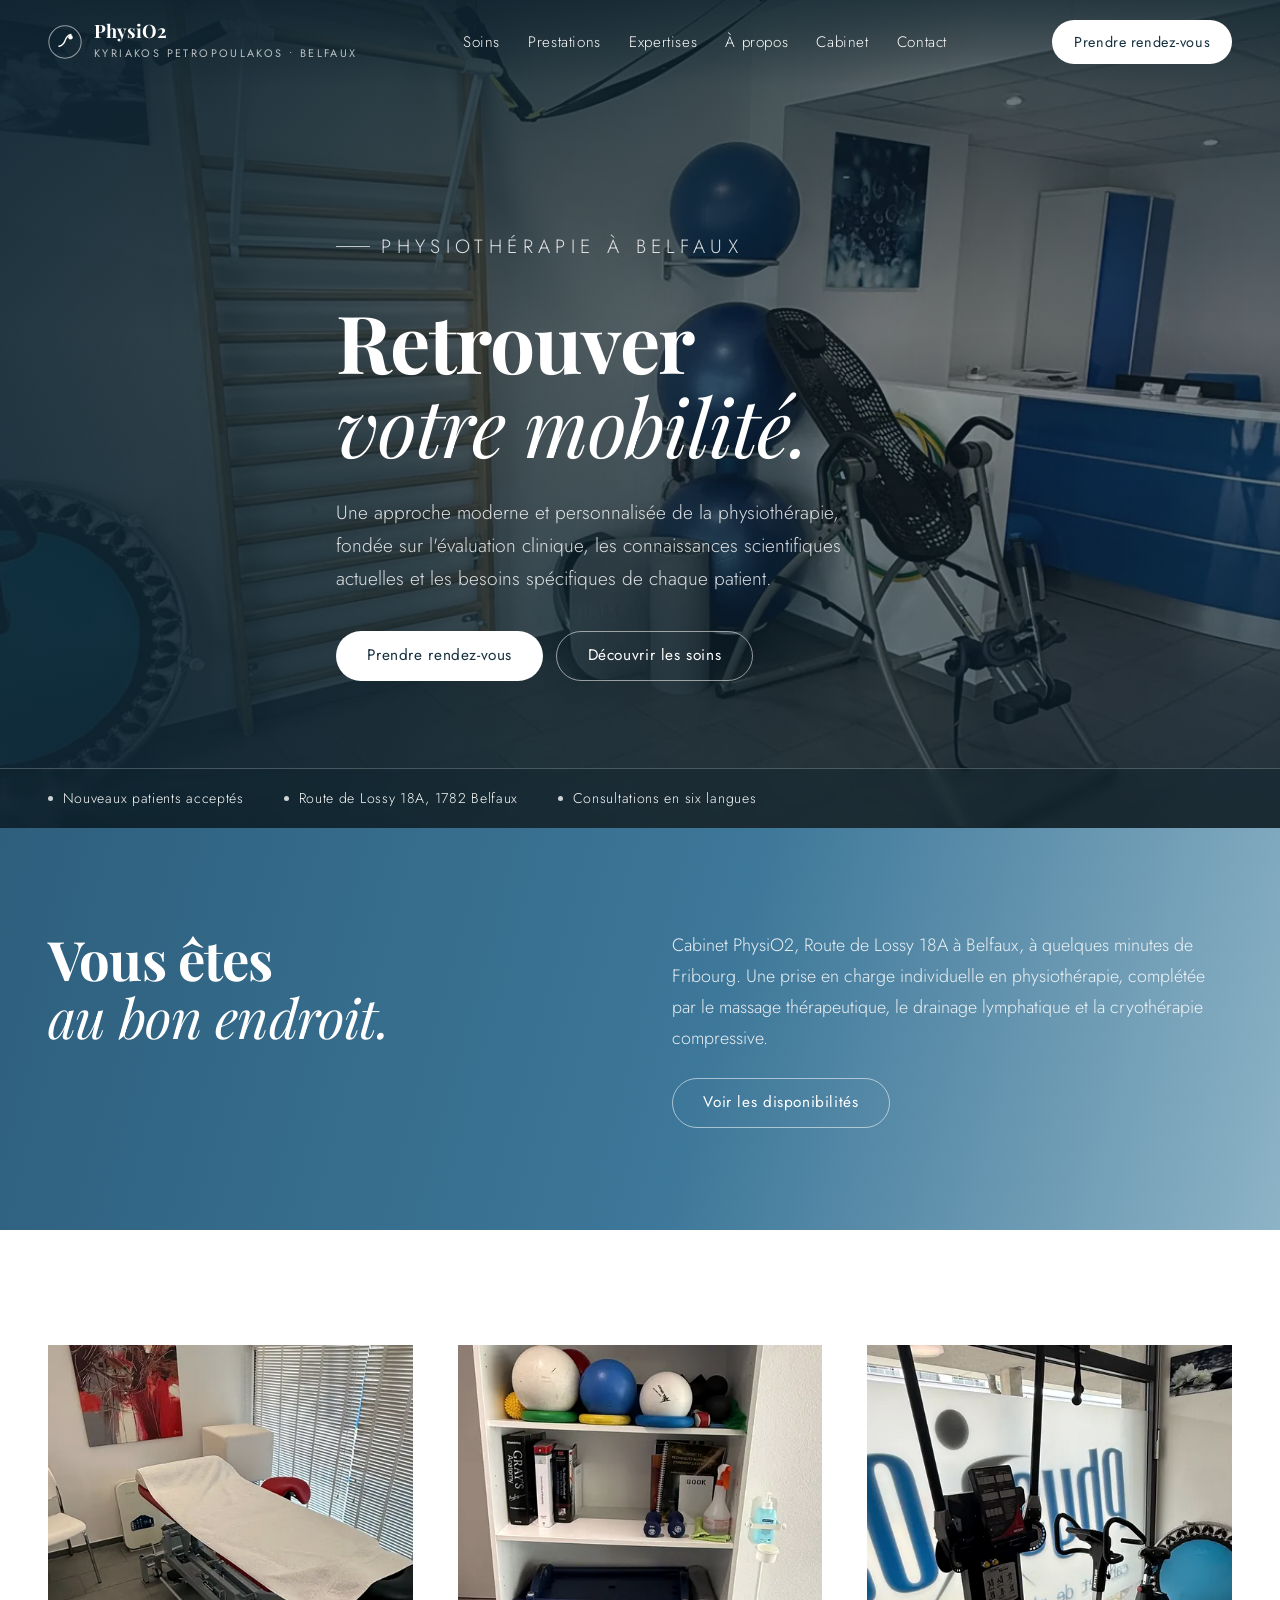
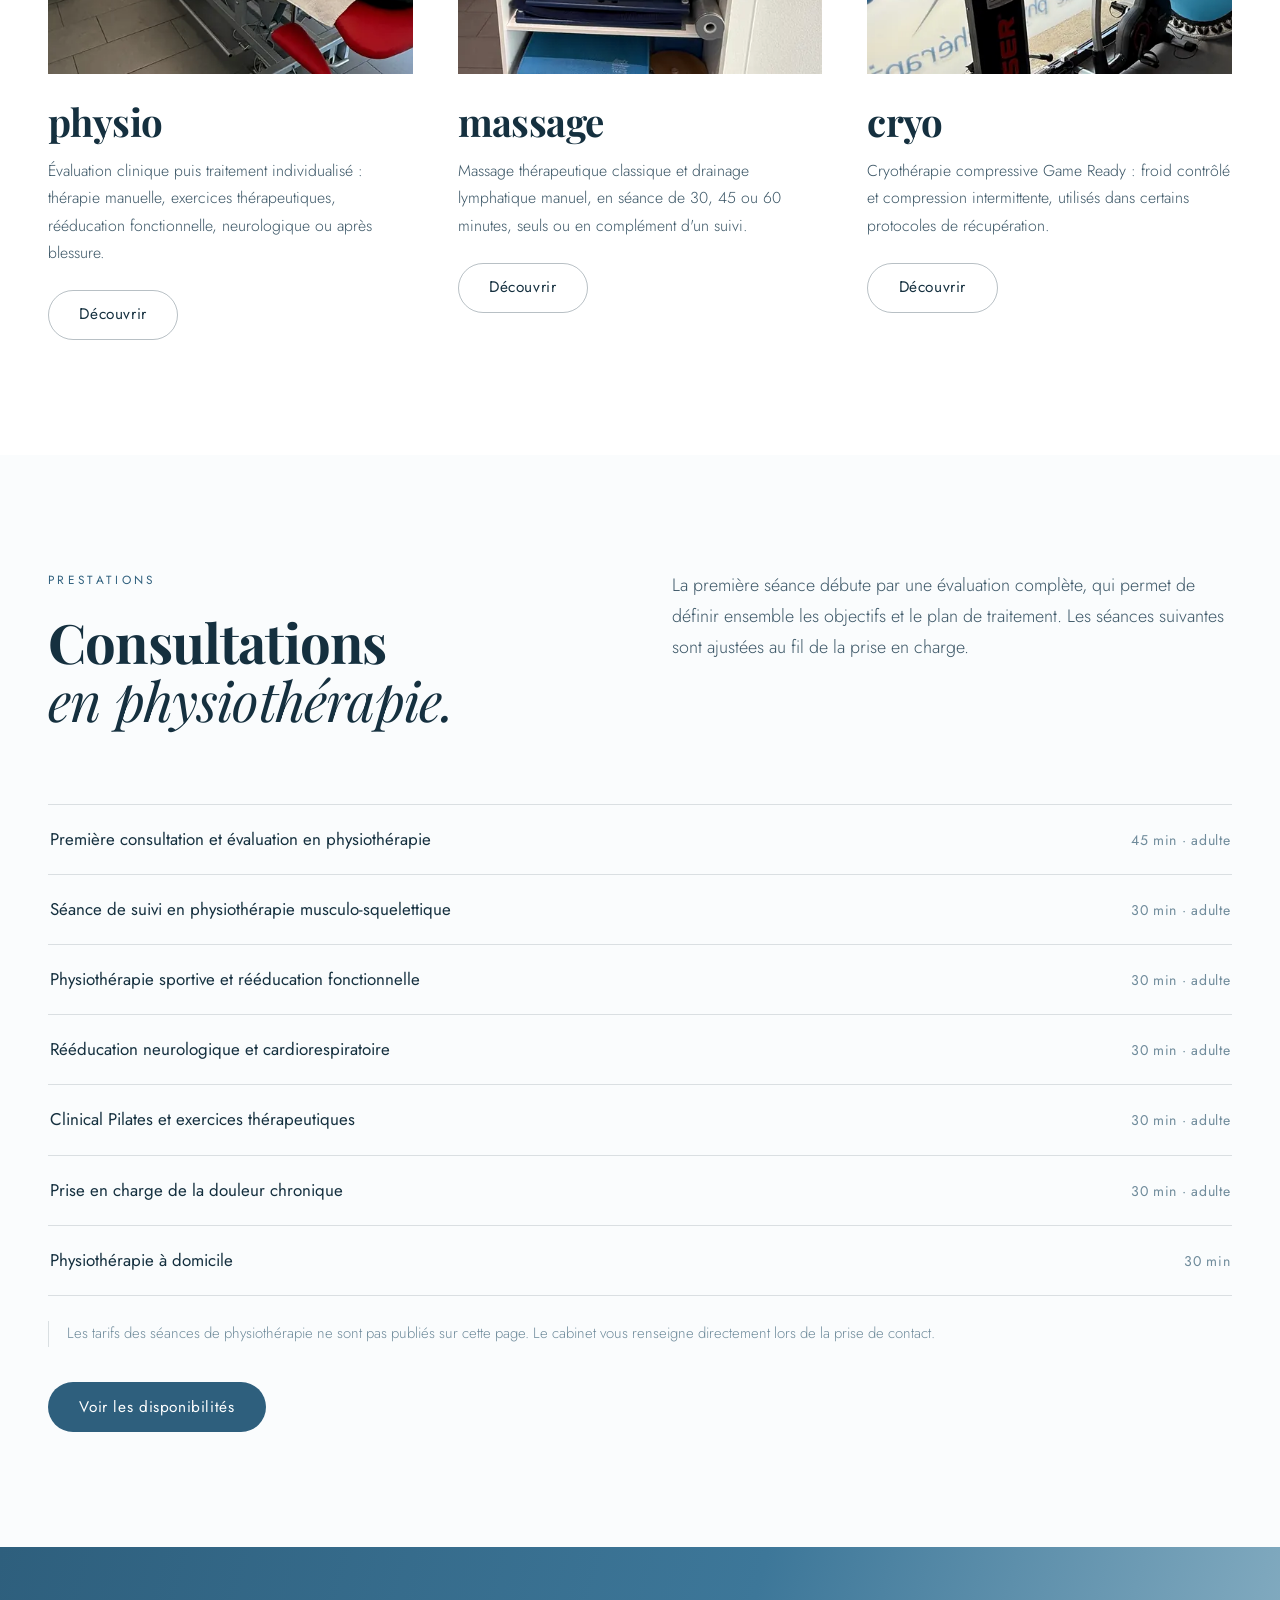
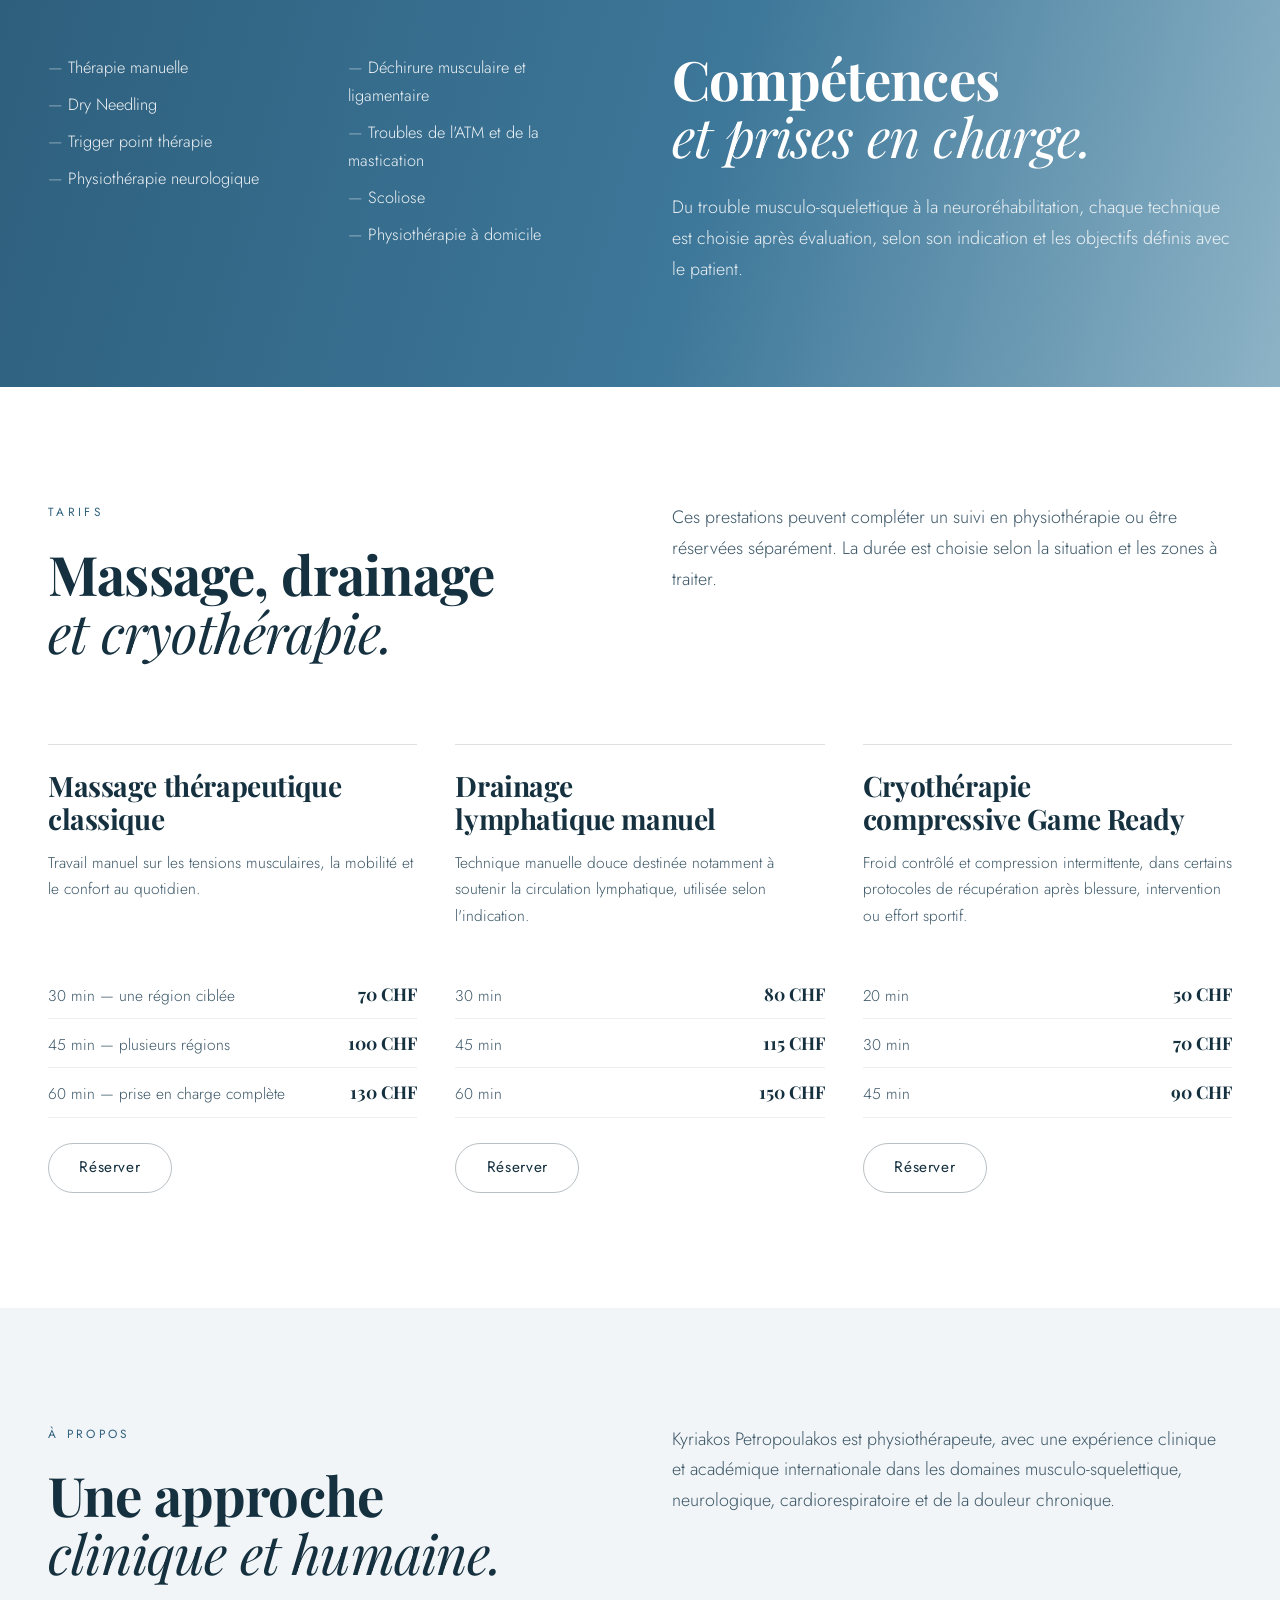
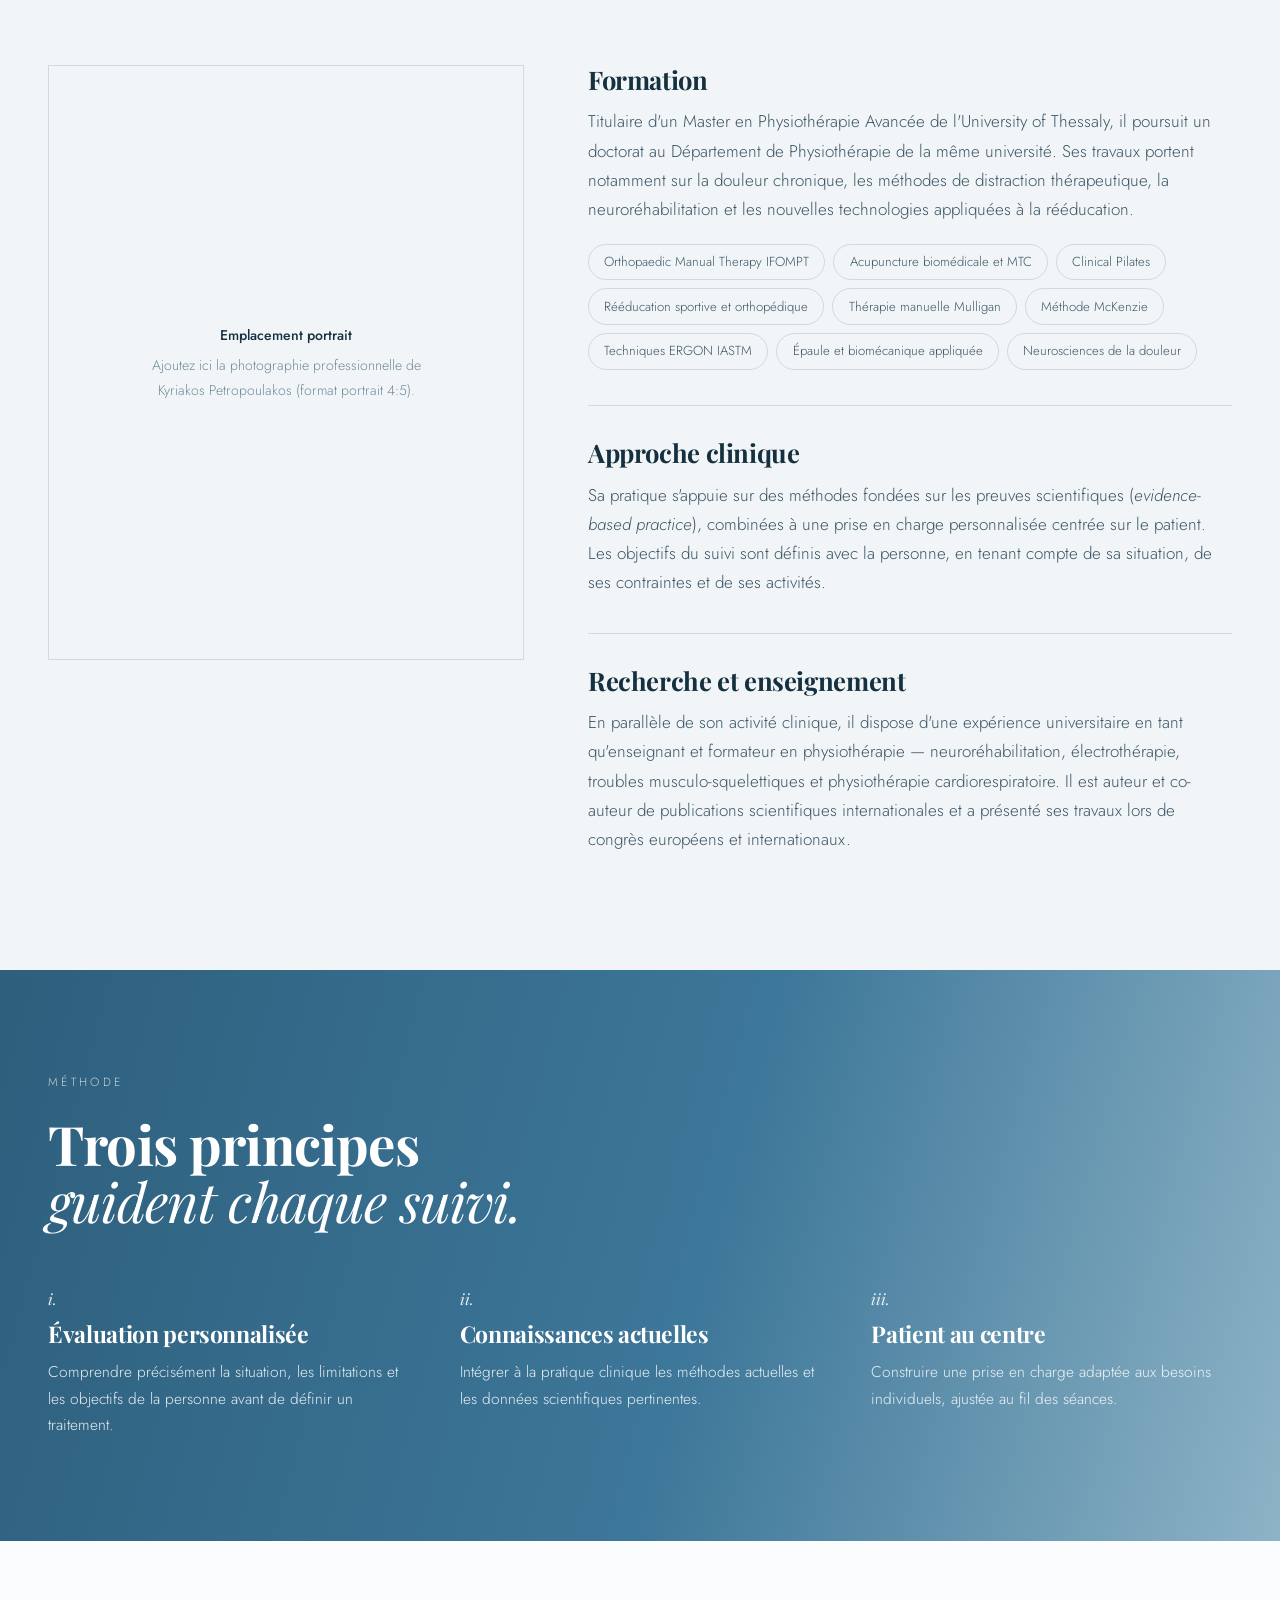
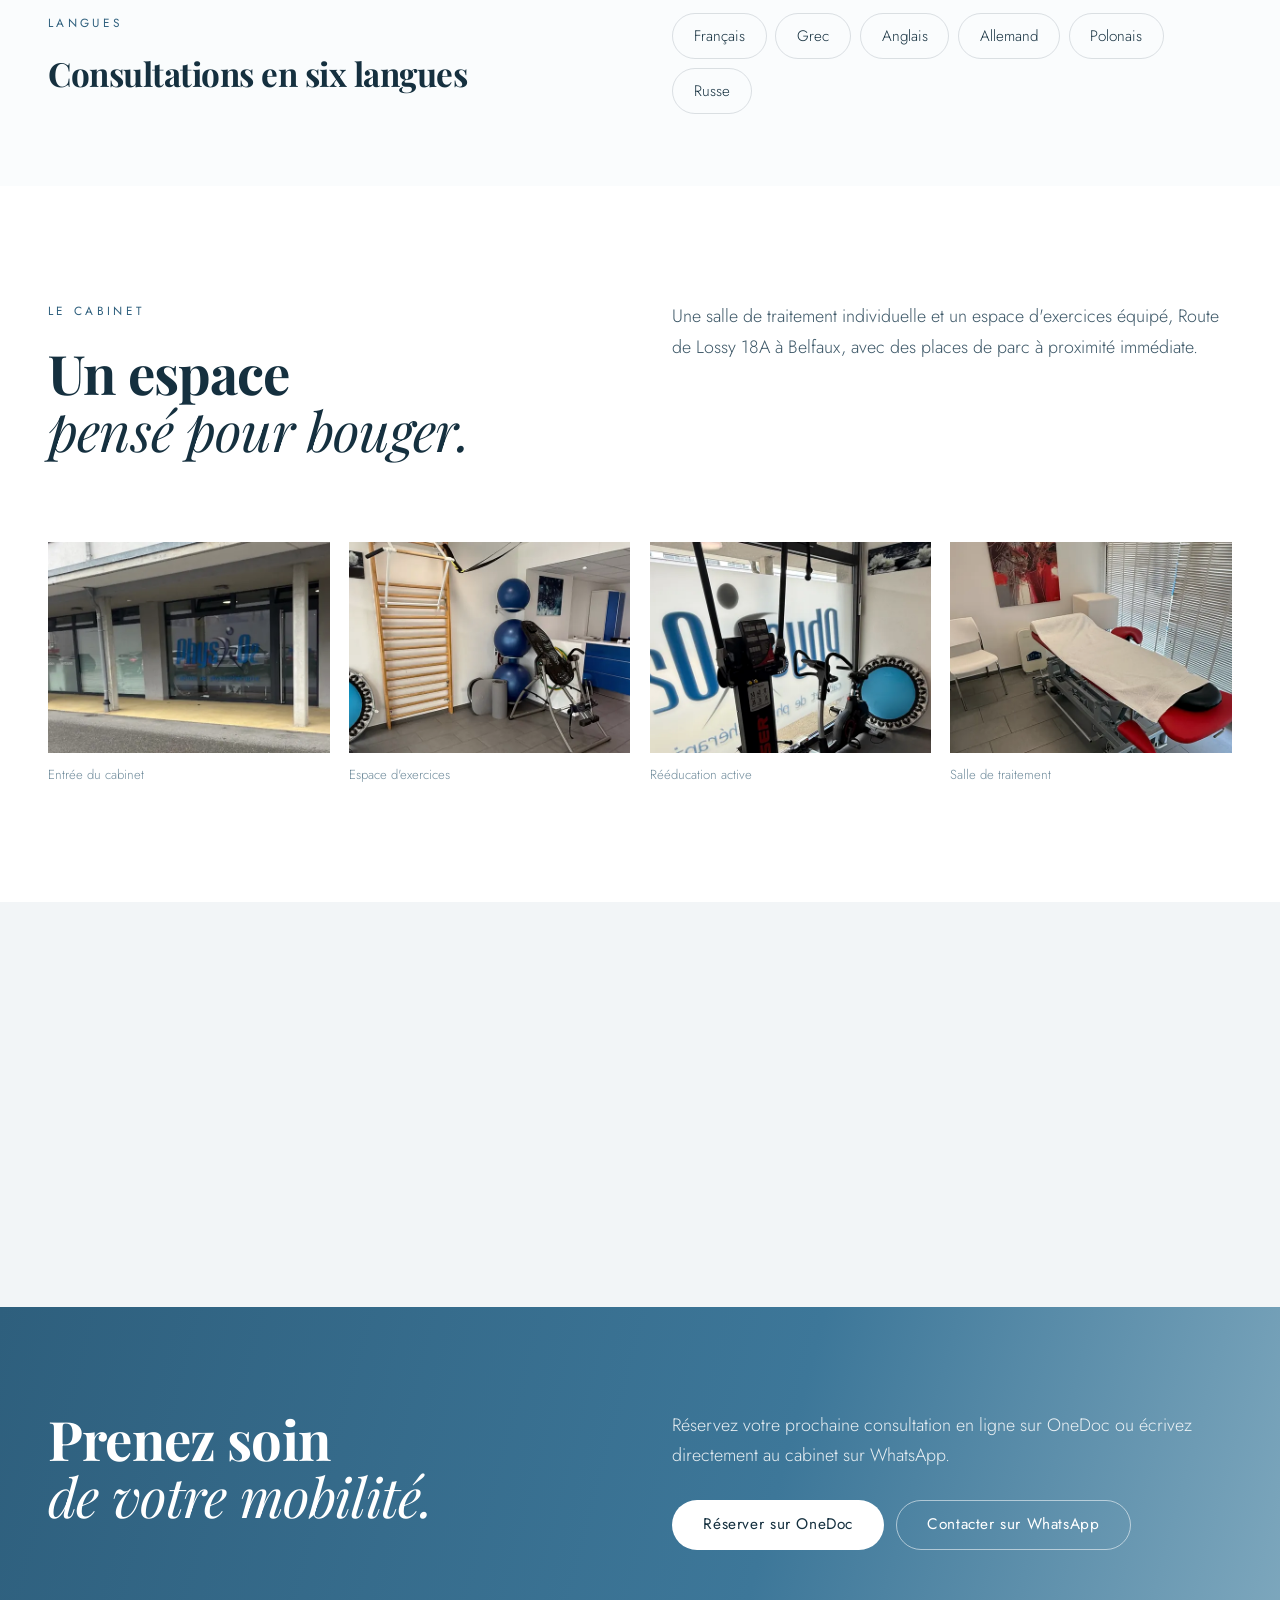
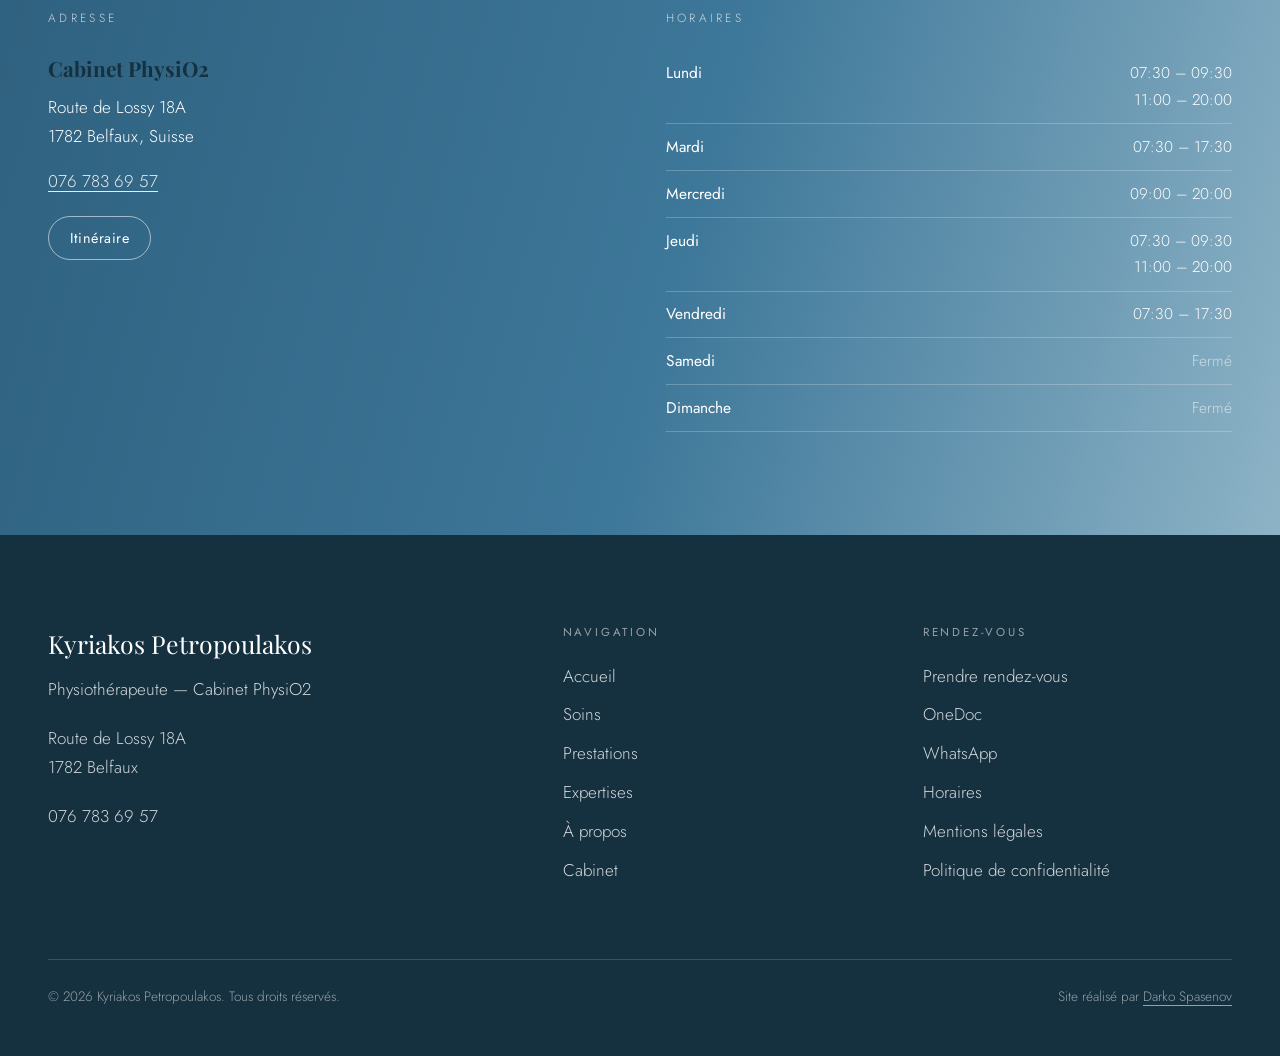
==== commit 865c97a0: "Add files via upload" ====
--- a/index.html
+++ b/index.html
@@ -8,7 +8,7 @@
 <meta name="description" content="Kyriakos Petropoulakos, physiothérapeute au Cabinet PhysiO2 à Belfaux (Fribourg) : thérapie manuelle, dry needling, physiothérapie neurologique et sportive, drainage lymphatique. Nouveaux patients acceptés — rendez-vous en ligne.">
 <link rel="canonical" href="https://VOTRE-DOMAINE.ch/">
 <meta name="robots" content="index, follow, max-image-preview:large">
-<meta name="theme-color" content="#55663F">
+<meta name="theme-color" content="#2E5F7D">
 <script>document.documentElement.classList.add('js');</script>
 
 <!-- Open Graph -->
--- a/assets/css/styles.css
+++ b/assets/css/styles.css
@@ -11,19 +11,19 @@
 
 /* 1. TOKENS ---------------------------------------------------------------- */
 :root {
-  /* Palette « sauge » (par défaut) */
-  --deep:      #2F3A26;   /* vert très foncé — titres, footer */
-  --olive:     #55663F;   /* vert principal — bandes, boutons */
-  --olive-2:   #6E8055;
-  --sage:      #93A37B;   /* extrémité claire des dégradés */
-  --body-c:    #4B5540;   /* texte courant */
-  --muted:     #7C8570;
-  --cream:     #F6F4EC;   /* fond principal */
-  --cream-2:   #FBFAF5;
+  /* Palette « bleu ardoise » — calme, accordée au bleu du cabinet */
+  --deep:      #15303F;   /* bleu nuit — titres, footer */
+  --olive:     #2E5F7D;   /* bleu principal — bandes, boutons */
+  --olive-2:   #3D7799;
+  --sage:      #8DB3C6;   /* extrémité claire des dégradés */
+  --body-c:    #3B5666;   /* texte courant */
+  --muted:     #6F8B9B;
+  --cream:     #F2F5F7;   /* fond principal, blanc légèrement bleuté */
+  --cream-2:   #FAFCFD;
   --surface:   #FFFFFF;
-  --line:      rgba(47, 58, 38, .14);
-  --line-soft: rgba(47, 58, 38, .08);
-  --on-dark:   rgba(255, 255, 255, .82);
+  --line:      rgba(21, 48, 63, .14);
+  --line-soft: rgba(21, 48, 63, .08);
+  --on-dark:   rgba(255, 255, 255, .84);
 
   /* Typographie */
   --serif: "Playfair Display", Georgia, "Times New Roman", serif;
@@ -35,23 +35,23 @@
   --section-y: clamp(4.5rem, 9vw, 8rem);
 
   --r-pill: 999px;
-  --shadow: 0 20px 50px rgba(47, 58, 38, .12);
+  --shadow: 0 20px 50px rgba(21, 48, 63, .14);
   --ease: cubic-bezier(.22, .61, .36, 1);
 }
 
-/* Variante « pétrole » — harmonise avec l'enseigne bleue du cabinet.
-   Activation : <html lang="fr" data-theme="petrol"> */
-[data-theme="petrol"] {
-  --deep:      #16303B;
-  --olive:     #235265;
-  --olive-2:   #2E6980;
-  --sage:      #7BA3B3;
-  --body-c:    #33505C;
-  --muted:     #6E8894;
-  --cream:     #F3F5F5;
-  --cream-2:   #FAFBFB;
-  --line:      rgba(22, 48, 59, .14);
-  --line-soft: rgba(22, 48, 59, .08);
+/* Variante « sauge » — palette verte naturelle.
+   Activation : <html lang="fr" data-theme="sage"> */
+[data-theme="sage"] {
+  --deep:      #2F3A26;
+  --olive:     #55663F;
+  --olive-2:   #6E8055;
+  --sage:      #93A37B;
+  --body-c:    #4B5540;
+  --muted:     #7C8570;
+  --cream:     #F6F4EC;
+  --cream-2:   #FBFAF5;
+  --line:      rgba(47, 58, 38, .14);
+  --line-soft: rgba(47, 58, 38, .08);
 }
 
 /* 2. BASE ------------------------------------------------------------------ */
@@ -144,10 +144,10 @@
 }
 .site-header::before {
   content: ""; position: absolute; inset: 0; pointer-events: none;
-  background: linear-gradient(180deg, rgba(30, 38, 24, .5), rgba(30, 38, 24, 0));
+  background: linear-gradient(180deg, rgba(12, 32, 43, .55), rgba(12, 32, 43, 0));
   transition: opacity .35s var(--ease);
 }
-.site-header.is-scrolled { background: var(--olive); box-shadow: 0 6px 30px rgba(47, 58, 38, .18); }
+.site-header.is-scrolled { background: var(--olive); box-shadow: 0 6px 30px rgba(21, 48, 63, .2); }
 .site-header.is-scrolled::before { opacity: 0; }
 
 .header-inner {
@@ -216,7 +216,7 @@
 .btn--light { background: #fff; color: var(--deep); }
 .btn--light:hover { background: var(--cream); color: var(--deep); }
 
-.btn--outline { background: transparent; color: var(--deep); border-color: rgba(47, 58, 38, .3); }
+.btn--outline { background: transparent; color: var(--deep); border-color: rgba(21, 48, 63, .3); }
 .btn--outline:hover { background: var(--deep); color: #fff; border-color: var(--deep); }
 
 .btn--outline-light { background: transparent; color: #fff; border-color: rgba(255, 255, 255, .55); }
@@ -232,12 +232,12 @@
   display: grid; align-items: center;
 }
 .hero-bg { position: absolute; inset: 0; z-index: -2; }
-.hero-bg img { width: 100%; height: 100%; object-fit: cover; filter: saturate(.42) contrast(1.03) brightness(.92); }
+.hero-bg img { width: 100%; height: 100%; object-fit: cover; filter: saturate(.85) contrast(1.02) brightness(.94); }
 .hero::after {
   content: ""; position: absolute; inset: 0; z-index: -1;
   background:
-    linear-gradient(96deg, rgba(38, 47, 30, .88) 0%, rgba(38, 47, 30, .72) 34%, rgba(38, 47, 30, .28) 72%, rgba(38, 47, 30, .42) 100%),
-    linear-gradient(180deg, rgba(30, 38, 24, .5) 0%, rgba(30, 38, 24, .12) 40%, rgba(30, 38, 24, .6) 100%);
+    linear-gradient(96deg, rgba(15, 38, 51, .9) 0%, rgba(15, 38, 51, .74) 34%, rgba(15, 38, 51, .3) 72%, rgba(15, 38, 51, .46) 100%),
+    linear-gradient(180deg, rgba(12, 32, 43, .52) 0%, rgba(12, 32, 43, .12) 40%, rgba(12, 32, 43, .62) 100%);
 }
 
 .hero-inner { padding-block: clamp(9rem, 16vw, 12rem) clamp(5rem, 9vw, 7rem); max-width: 44rem; }
@@ -259,7 +259,7 @@
 .hero-meta {
   position: absolute; left: 0; right: 0; bottom: 0; z-index: 1;
   border-top: 1px solid rgba(255, 255, 255, .22);
-  background: rgba(32, 41, 26, .3);
+  background: rgba(12, 32, 43, .32);
   -webkit-backdrop-filter: blur(6px); backdrop-filter: blur(6px);
 }
 .hero-meta ul {
@@ -295,7 +295,7 @@
 
 /* 7. CARTES & LISTES ------------------------------------------------------- */
 .trio { display: grid; grid-template-columns: repeat(3, minmax(0, 1fr)); gap: clamp(1.75rem, 3.5vw, 3rem); }
-.trio-item img { width: 100%; aspect-ratio: 4 / 3.6; object-fit: cover; filter: saturate(.62) contrast(1.02); margin-bottom: 1.6rem; }
+.trio-item img { width: 100%; aspect-ratio: 4 / 3.6; object-fit: cover; filter: saturate(.88) contrast(1.02); margin-bottom: 1.6rem; }
 .trio-item h3 { font-size: clamp(1.9rem, 3vw, 2.4rem); margin-bottom: .35em; }
 .trio-item p { font-size: .99rem; font-weight: 300; margin-bottom: 1.5rem; }
 
@@ -357,7 +357,7 @@
 
 .gallery { display: grid; grid-template-columns: repeat(4, 1fr); gap: clamp(.75rem, 1.5vw, 1.25rem); }
 .gallery figure { margin: 0; }
-.gallery img { width: 100%; aspect-ratio: 4 / 3; object-fit: cover; filter: saturate(.62) contrast(1.02); transition: transform .8s var(--ease); }
+.gallery img { width: 100%; aspect-ratio: 4 / 3; object-fit: cover; filter: saturate(.88) contrast(1.02); transition: transform .8s var(--ease); }
 .gallery figure:hover img { transform: scale(1.04); }
 .gallery figcaption { font-size: .82rem; color: var(--muted); font-weight: 300; padding-top: .7rem; }
 
@@ -397,7 +397,7 @@
 /* 10. MODALE --------------------------------------------------------------- */
 .modal {
   position: fixed; inset: 0; z-index: 120; display: grid; place-items: center;
-  padding: 1.25rem; background: rgba(30, 38, 24, .62);
+  padding: 1.25rem; background: rgba(12, 32, 43, .64);
   -webkit-backdrop-filter: blur(5px); backdrop-filter: blur(5px);
   opacity: 0; visibility: hidden;
   transition: opacity .3s var(--ease), visibility .3s var(--ease);
@@ -430,8 +430,8 @@
 }
 .choice p { font-size: .96rem; font-weight: 300; margin: .9rem 0 1.3rem; }
 .choice .btn { width: 100%; }
-.choice--wa .btn { background: #1F7A4D; color: #fff; }
-.choice--wa .btn:hover { background: #17603C; }
+.choice--wa .btn { background: #1E7D4C; color: #fff; }
+.choice--wa .btn:hover { background: #166139; }
 
 .modal-foot { margin-top: 1.8rem; padding-top: 1.2rem; border-top: 1px solid var(--line); font-size: .92rem; font-weight: 300; color: var(--muted); text-align: center; }
 .modal-foot a { color: var(--deep); }
@@ -444,7 +444,7 @@
   transition: transform .4s var(--ease);
 }
 .mobile-bar.is-visible { transform: translate(-50%, 0); }
-.mobile-bar .btn { box-shadow: 0 14px 34px rgba(30, 38, 24, .3); }
+.mobile-bar .btn { box-shadow: 0 14px 34px rgba(21, 48, 63, .32); }
 .mobile-bar .btn--icon { width: 52px; flex: none; padding: 0; background: #fff; color: var(--deep); }
 
 /* 12. APPARITIONS ---------------------------------------------------------- */
